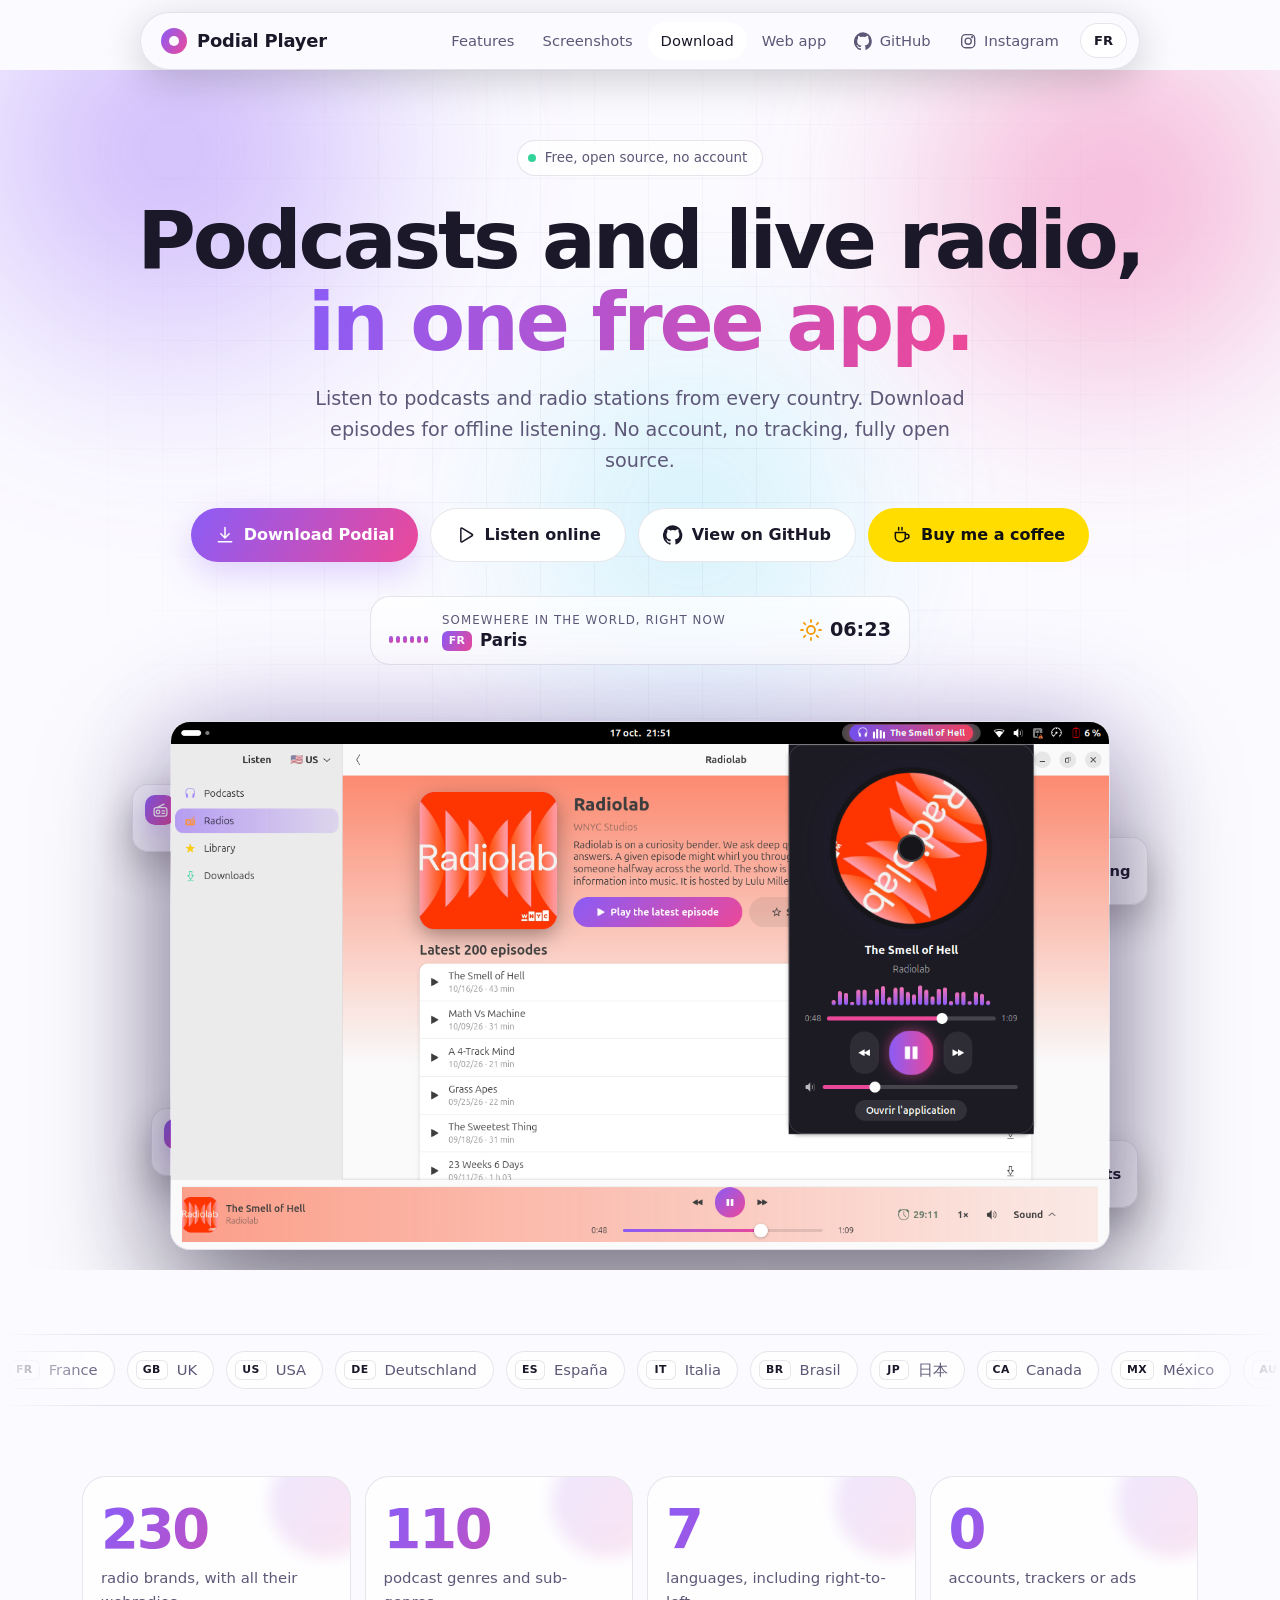
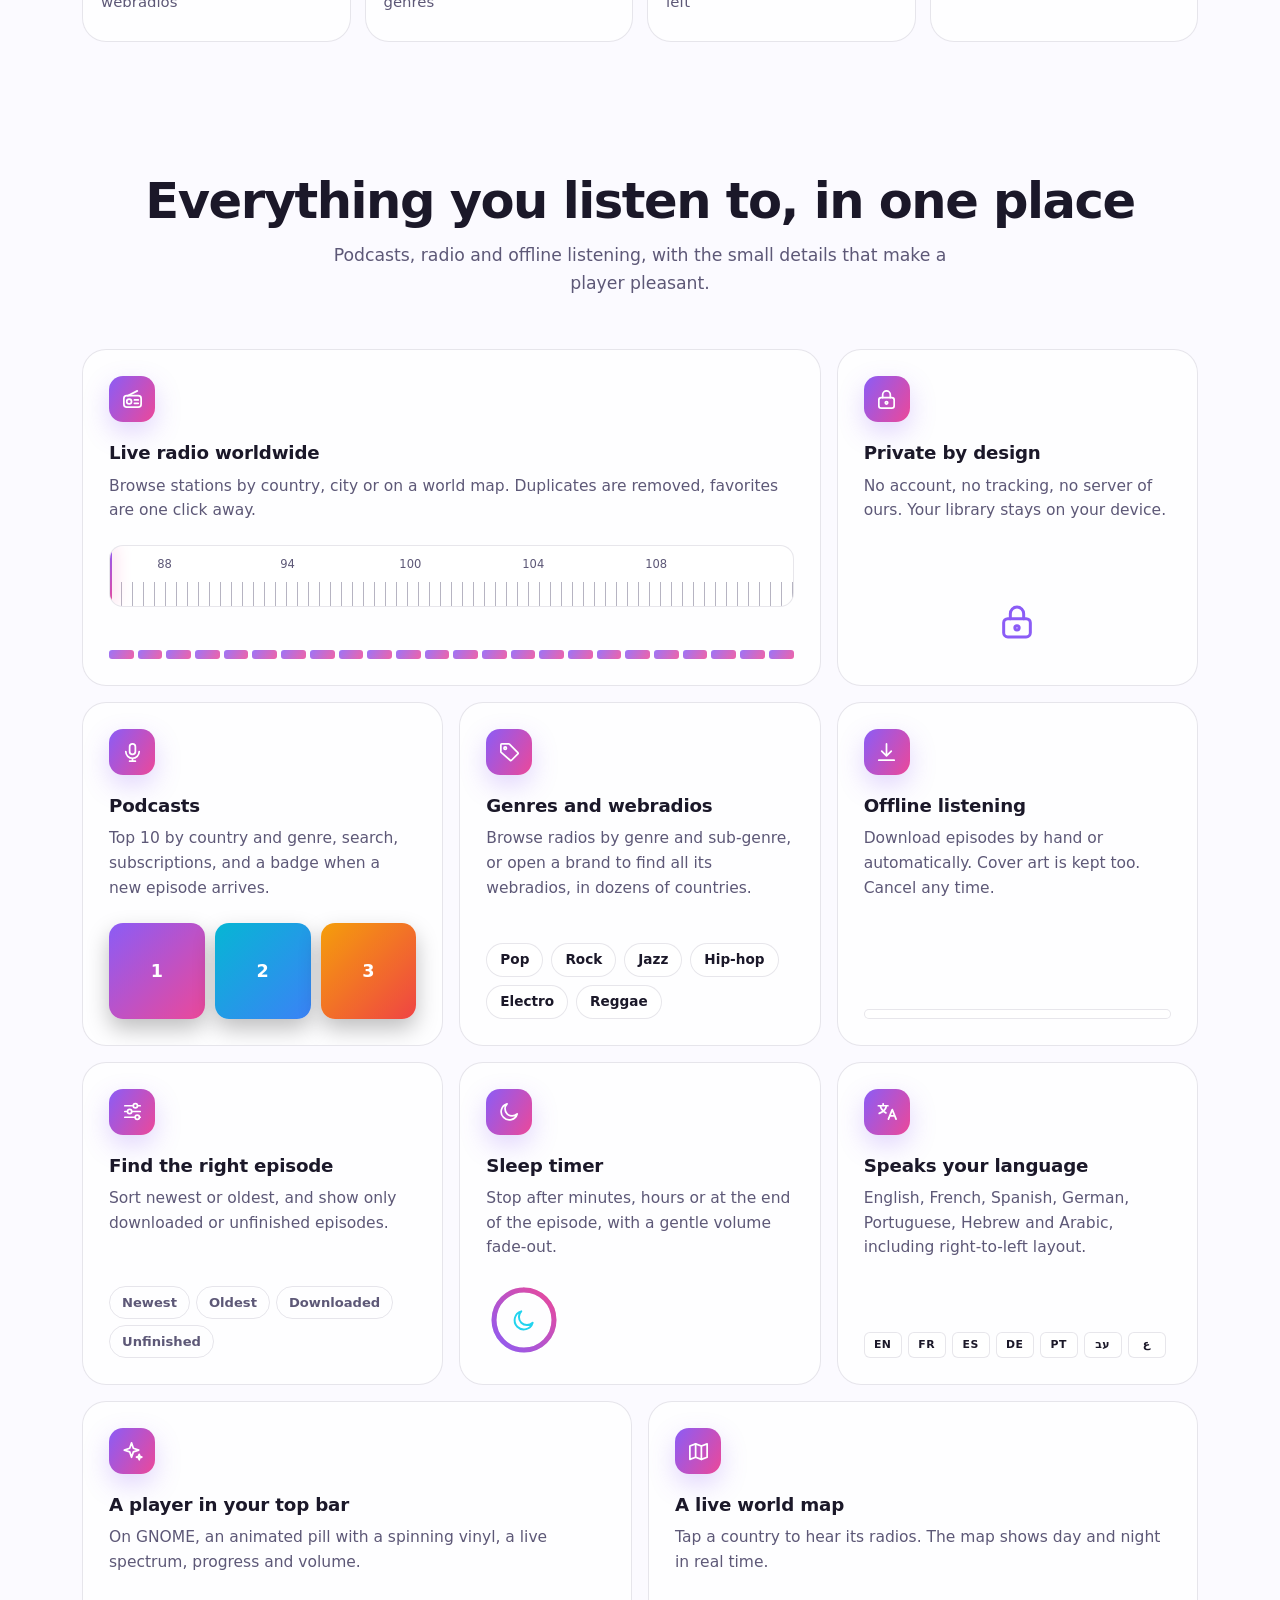
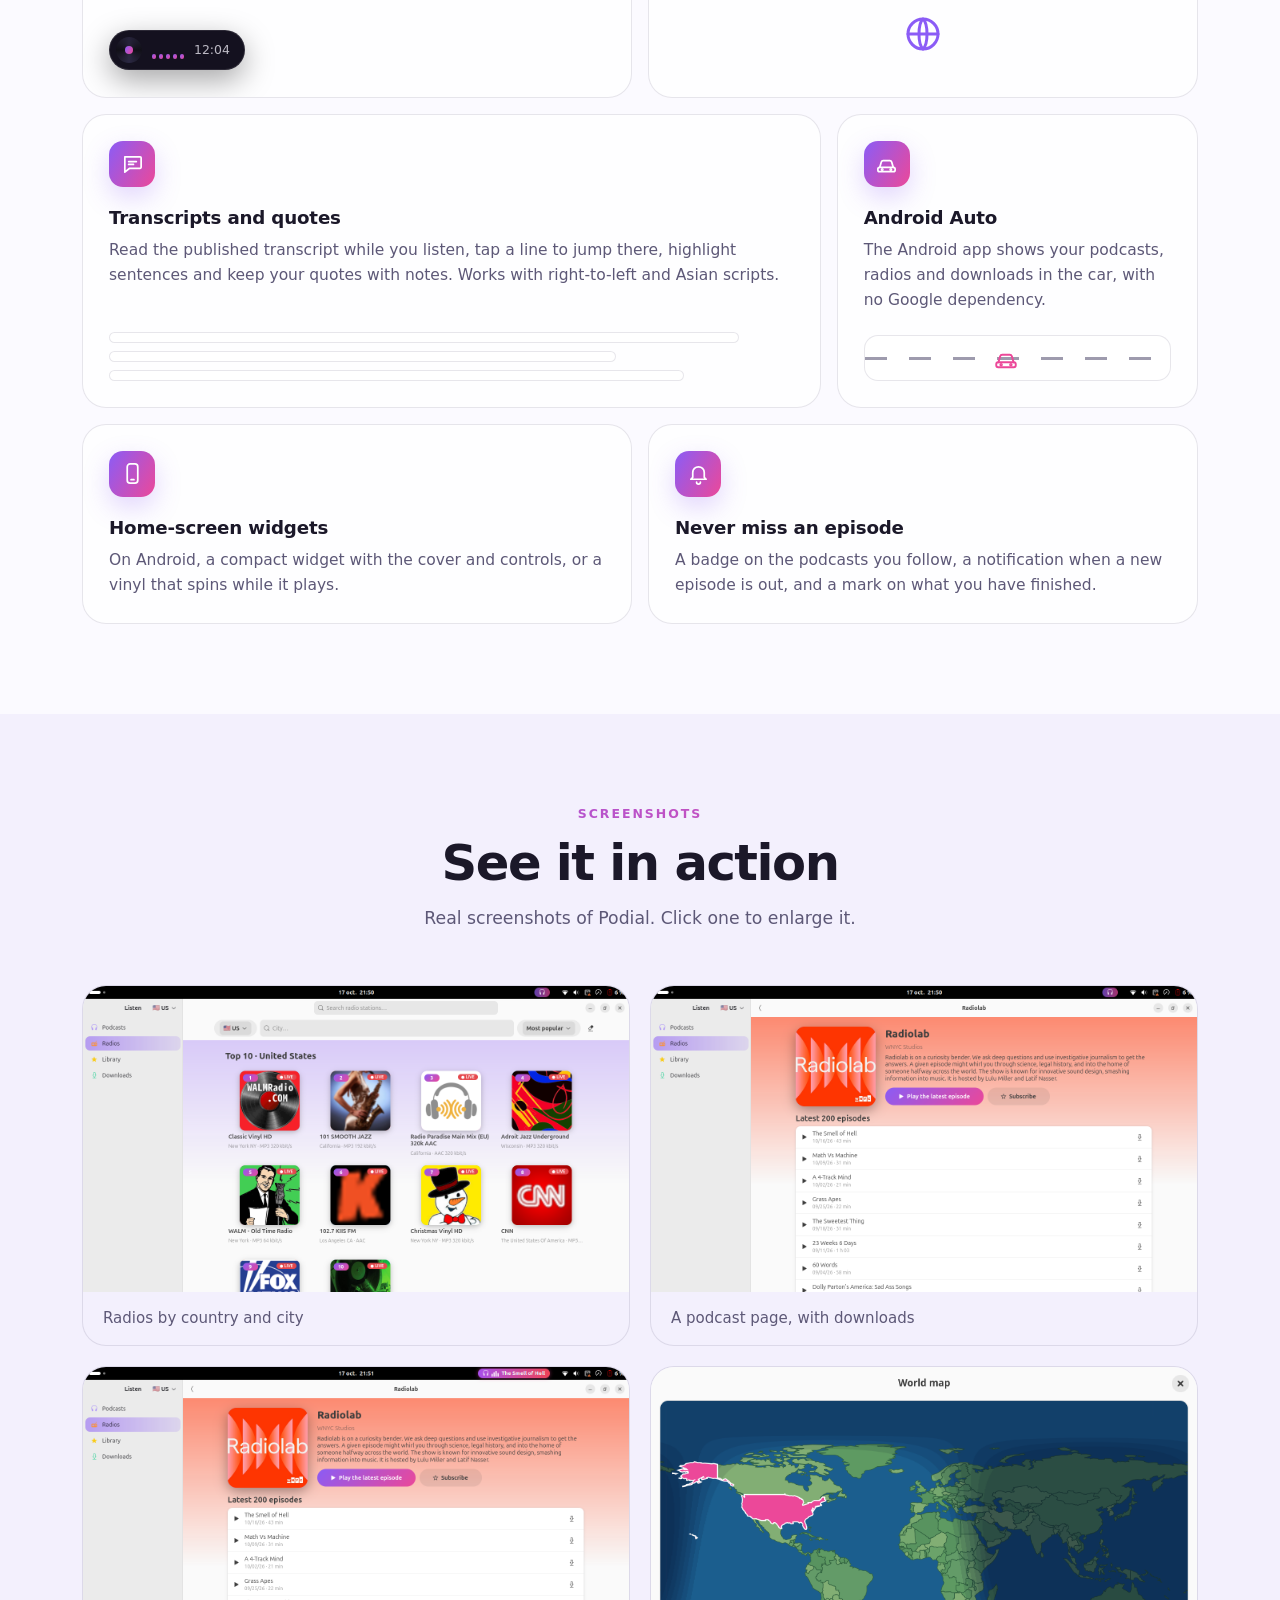
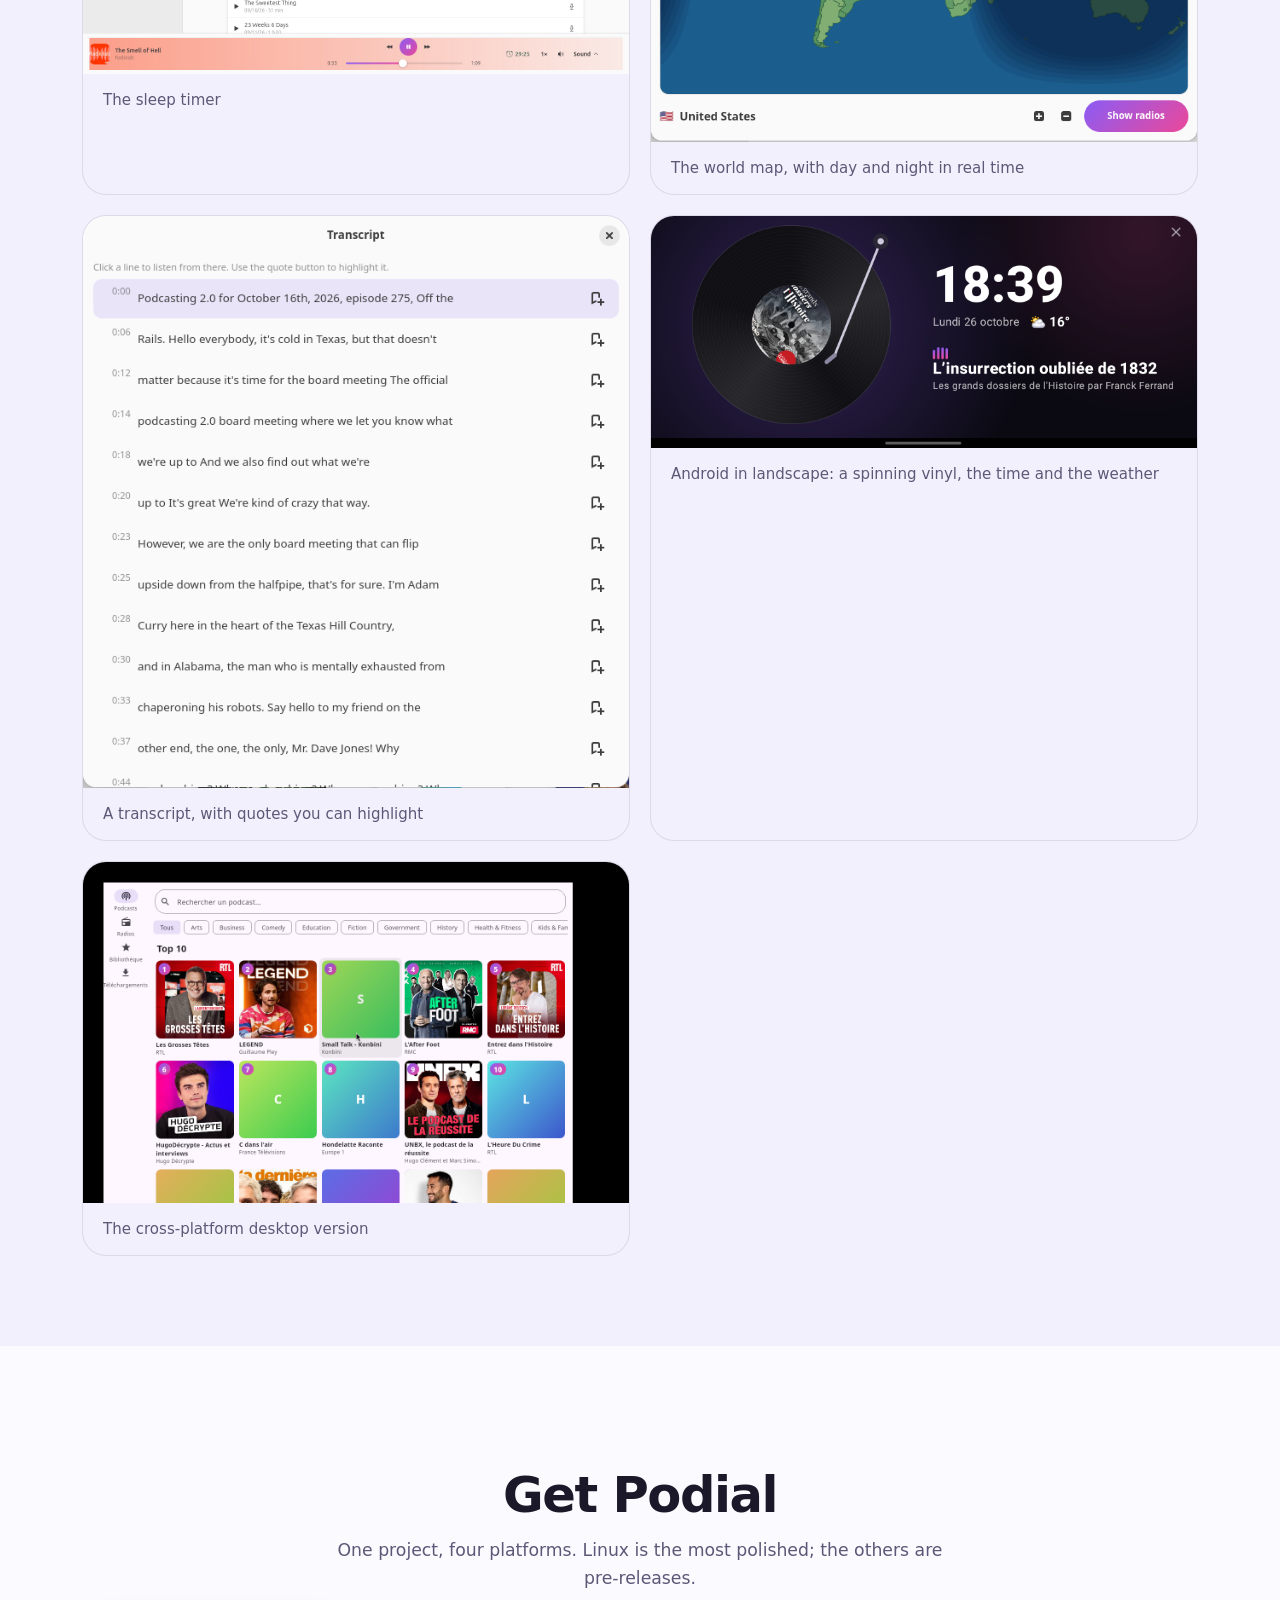
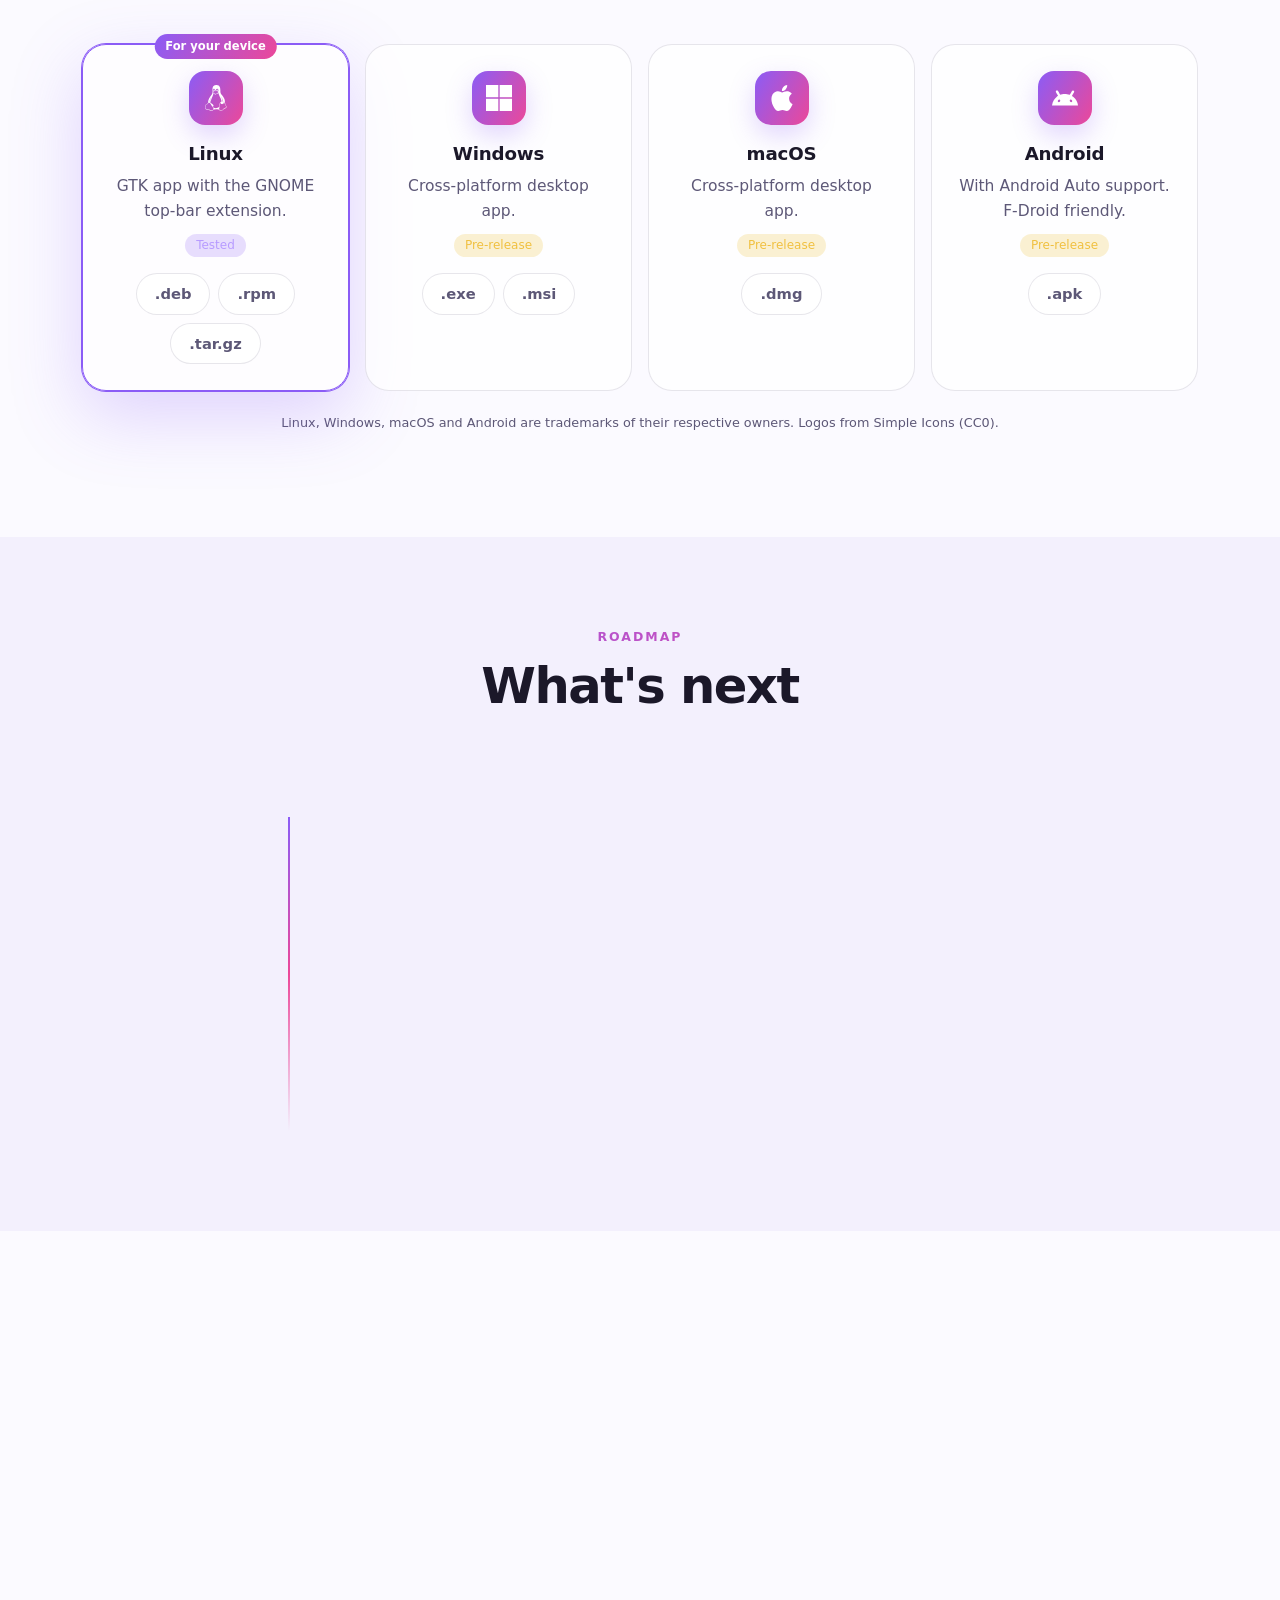
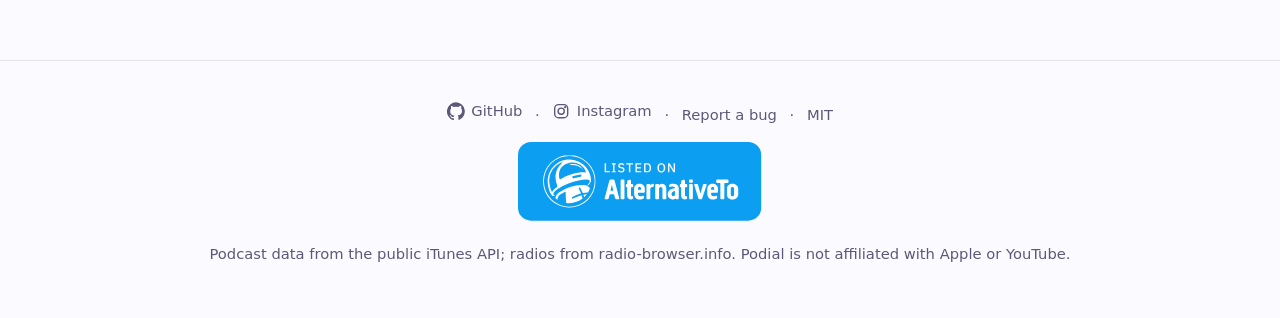
==== docs/index.html @ 7bb0e46c "Site : badge AlternativeTo dans le pied de page (fichier hébergé sur le site, aucune requête externe" ====
<!doctype html>
<html lang="en">
<head>
<meta charset="utf-8">
<meta name="viewport" content="width=device-width, initial-scale=1">
<title>Podial Player: podcasts and live radio in one free app</title>
<meta name="description" content="Podial puts podcasts and live radio from every country in one free, open-source app. No account, no tracking. Linux, Windows, macOS and Android.">
<meta property="og:title" content="Podial Player: podcasts and live radio in one free app">
<meta property="og:description" content="Free and open source. No account, no tracking. Linux, Windows, macOS and Android.">
<meta property="og:image" content="screenshots/top-bar-player.png">
<meta name="theme-color" content="#0b0914">
<script>document.documentElement.classList.add("js");</script>
<style>
:root {
  --bg: #0b0914; --bg2: #120f1f; --card: rgba(255,255,255,.04); --card2: rgba(255,255,255,.07); --text: #f5f3fc; --muted: #a9a4c4;
  --violet: #8b5cf6; --pink: #ec4899; --cyan: #22d3ee; --line: rgba(255,255,255,.09); --glow: rgba(139,92,246,.4);
  --grad: linear-gradient(120deg, var(--violet), var(--pink));
  --ease: cubic-bezier(.2,.7,.2,1); --r: 24px;
  color-scheme: dark;
}
@media (prefers-color-scheme: light) {
  :root { --bg: #fbfaff; --bg2: #f3f0fd; --card: rgba(255,255,255,.72); --card2: rgba(255,255,255,.95); --text: #1b1829; --muted: #5d5877; --line: rgba(20,10,60,.1); --glow: rgba(139,92,246,.25); color-scheme: light; }
}
* { box-sizing: border-box; }
html { scroll-behavior: smooth; scroll-padding-top: 76px; }
body { margin: 0; background: var(--bg); color: var(--text); line-height: 1.6; overflow-x: hidden;
  font-family: "Inter", system-ui, -apple-system, "Segoe UI", Roboto, Ubuntu, sans-serif; -webkit-font-smoothing: antialiased; }
a { color: inherit; }
:focus-visible { outline: 2px solid var(--cyan); outline-offset: 3px; border-radius: 8px; }
.wrap { max-width: 1160px; margin: 0 auto; padding: 0 22px; }
.i { width: 1.25em; height: 1.25em; flex: none; display: inline-block; vertical-align: middle; }

/* barre de progression et navigation */
#progress { position: fixed; left: 0; top: 0; height: 3px; width: 100%; z-index: 40; background: var(--grad); transform-origin: 0 50%; transform: scaleX(0); }
header.nav { position: sticky; top: 12px; z-index: 30; margin: 12px auto 0; max-width: 1000px; width: calc(100% - 28px); border: 1px solid var(--line); border-radius: 99px;
  backdrop-filter: blur(18px) saturate(1.5); -webkit-backdrop-filter: blur(18px) saturate(1.5); background: color-mix(in srgb, var(--bg) 62%, transparent); box-shadow: 0 10px 40px rgba(0,0,0,.18); }
.nav .in { display: flex; align-items: center; gap: 14px; height: 56px; padding: 0 12px 0 20px; }
.logo { font-weight: 800; font-size: 1.12rem; text-decoration: none; display: flex; align-items: center; gap: 10px; letter-spacing: -.01em; white-space: nowrap; flex: none; }
.logo i { flex: none; width: 26px; height: 26px; border-radius: 50%; background: var(--grad); display: inline-block; position: relative; animation: spin 8s linear infinite; }
.logo i::after { content: ""; position: absolute; inset: 8px; border-radius: 50%; background: var(--bg); }
.nav nav { margin-left: auto; display: flex; gap: 2px; align-items: center; font-size: .92rem; }
.nav nav a { text-decoration: none; color: var(--muted); padding: 7px 13px; border-radius: 99px; transition: color .2s, background .2s; }
.nav nav a:hover, .nav nav a.on { color: var(--text); background: var(--card2); }
.nav nav a.gh { display: inline-flex; align-items: center; gap: 7px; }
.lang { border: 1px solid var(--line); background: var(--card2); color: var(--text); border-radius: 99px; padding: 6px 13px; cursor: pointer; font: inherit; font-size: .82rem; font-weight: 600; margin-left: 6px; transition: transform .2s var(--ease); }
.lang:hover { transform: scale(1.06); }
@media (max-width: 820px) { .nav nav a:not(.keep) { display: none; } .nav .in { gap: 8px; } }

@keyframes spin { to { transform: rotate(360deg); } }
@keyframes rise { from { opacity: 0; transform: translateY(28px); filter: blur(8px); } to { opacity: 1; transform: none; filter: none; } }
@keyframes pop { from { opacity: 0; transform: scale(.94); } }

/* fond animé */
.aurora { position: absolute; inset: 0; overflow: hidden; pointer-events: none; z-index: 0; }
.aurora b { position: absolute; border-radius: 50%; filter: blur(80px); opacity: .5; will-change: transform; }
.aurora b:nth-child(1) { width: 600px; height: 600px; left: -10%; top: -220px; background: radial-gradient(circle, var(--violet), transparent 70%); animation: d1 17s ease-in-out infinite; }
.aurora b:nth-child(2) { width: 540px; height: 540px; right: -8%; top: -140px; background: radial-gradient(circle, var(--pink), transparent 70%); animation: d2 20s ease-in-out infinite; }
.aurora b:nth-child(3) { width: 460px; height: 460px; left: 36%; top: 220px; background: radial-gradient(circle, var(--cyan), transparent 70%); opacity: .24; animation: d3 23s ease-in-out infinite; }
@keyframes d1 { 50% { transform: translate(130px, 70px) scale(1.15); } }
@keyframes d2 { 50% { transform: translate(-150px, 90px) scale(.9); } }
@keyframes d3 { 50% { transform: translate(-100px, -60px) scale(1.2); } }
.grid-bg { position: absolute; inset: 0; z-index: 0; pointer-events: none; opacity: .5;
  background-image: linear-gradient(var(--line) 1px, transparent 1px), linear-gradient(90deg, var(--line) 1px, transparent 1px); background-size: 54px 54px;
  -webkit-mask: radial-gradient(ellipse 70% 60% at 50% 30%, #000, transparent 75%); mask: radial-gradient(ellipse 70% 60% at 50% 30%, #000, transparent 75%); }

/* héros */
.hero { padding: 70px 0 20px; text-align: center; position: relative; overflow: hidden; }
.hero > .wrap { position: relative; z-index: 1; }
.badge { display: inline-flex; align-items: center; gap: 9px; font-size: .84rem; color: var(--muted); padding: 6px 15px 6px 10px; border: 1px solid var(--line); border-radius: 99px; background: var(--card); margin-bottom: 24px; animation: rise .9s var(--ease) both; }
.badge .dot { width: 8px; height: 8px; border-radius: 50%; background: #34d399; box-shadow: 0 0 0 0 rgba(52,211,153,.6); animation: ping 2s ease-out infinite; }
@keyframes ping { to { box-shadow: 0 0 0 10px rgba(52,211,153,0); } }
h1 { font-size: clamp(2.5rem, 7vw, 5rem); line-height: 1.03; margin: 0 0 20px; letter-spacing: -.04em; font-weight: 900; }
h1 .l { display: block; animation: rise 1s var(--ease) .05s both; }
h1 .l:nth-child(2) { animation-delay: .17s; }
h1 em { font-style: normal; background: linear-gradient(100deg, var(--violet), var(--pink), var(--cyan), var(--violet)); background-size: 300% 100%;
  -webkit-background-clip: text; background-clip: text; color: transparent; animation: shine 7s linear infinite; }
@keyframes shine { to { background-position: 300% 0; } }
.lead { font-size: 1.2rem; color: var(--muted); max-width: 660px; margin: 0 auto 32px; animation: rise 1s var(--ease) .3s both; }
.cta { display: flex; flex-wrap: wrap; gap: 12px; justify-content: center; animation: rise 1s var(--ease) .4s both; }
.btn { display: inline-flex; align-items: center; gap: 9px; padding: 13px 24px; border-radius: 99px; font-weight: 700; text-decoration: none; border: 1px solid var(--line); background: var(--card2);
  transition: transform .25s var(--ease), box-shadow .25s; position: relative; overflow: hidden; }
.btn:hover { transform: translateY(-3px); }
.btn.primary { background: var(--grad); color: #fff; border: 0; box-shadow: 0 12px 34px var(--glow); }
.btn.primary:hover { box-shadow: 0 18px 44px rgba(236,72,153,.45); }
.btn.primary::after { content: ""; position: absolute; top: 0; left: -80%; width: 50%; height: 100%; background: linear-gradient(100deg, transparent, rgba(255,255,255,.4), transparent); transform: skewX(-20deg); animation: sweep 3.8s ease-in-out infinite; }
@keyframes sweep { 0%, 55% { left: -80%; } 100% { left: 140%; } }
.btn.coffee { background: #ffdd00; color: #111; border: 0; }
.btn.sm { padding: 8px 18px; font-size: .92rem; }

.world { margin: 34px auto 0; max-width: 540px; display: flex; align-items: center; gap: 14px; padding: 12px 18px; border: 1px solid var(--line); border-radius: 20px;
  background: var(--card); backdrop-filter: blur(10px); text-align: left; animation: rise 1s var(--ease) .5s both; }
.eq { display: flex; gap: 3px; height: 26px; align-items: flex-end; }
.eq span { width: 4px; border-radius: 3px; background: var(--grad); animation: bar 1.1s ease-in-out infinite; height: 30%; }
.eq span:nth-child(2n) { animation-duration: .8s; } .eq span:nth-child(3n) { animation-duration: 1.4s; }
.eq span:nth-child(4n) { animation-delay: .2s; } .eq span:nth-child(5n) { animation-delay: .45s; }
@keyframes bar { 0%, 100% { height: 18%; } 50% { height: 100%; } }
.world .txt { flex: 1; min-width: 0; line-height: 1.3; }
.world small { color: var(--muted); font-size: .74rem; text-transform: uppercase; letter-spacing: .09em; }
.world .place { font-weight: 800; font-size: 1.05rem; white-space: nowrap; overflow: hidden; text-overflow: ellipsis; transition: opacity .35s, transform .35s var(--ease); display: flex; align-items: center; gap: 8px; }
.world .place.out { opacity: 0; transform: translateY(8px); }
.cc { display: inline-grid; place-items: center; min-width: 30px; height: 20px; padding: 0 6px; border-radius: 6px; background: var(--grad); color: #fff; font-size: .68rem; font-weight: 800; letter-spacing: .04em; }
.world .clock { font-variant-numeric: tabular-nums; font-weight: 800; font-size: 1.2rem; display: flex; align-items: center; gap: 7px; }
.world .clock .i { color: #f59e0b; }
.world .clock .i.night { color: var(--cyan); }

.shot { margin: 56px auto 0; max-width: 940px; perspective: 1400px; position: relative; animation: rise 1.2s var(--ease) .6s both; }
.shot .frame { border-radius: 20px; overflow: hidden; border: 1px solid var(--line); box-shadow: 0 50px 120px rgba(0,0,0,.5), 0 0 110px var(--glow);
  transition: transform .25s ease-out; transform-style: preserve-3d; will-change: transform; }
.shot img { display: block; width: 100%; height: auto; }
.chip3d { position: absolute; display: inline-flex; align-items: center; gap: 9px; padding: 10px 16px 10px 12px; border-radius: 16px; font-weight: 700; font-size: .92rem;
  background: color-mix(in srgb, var(--bg) 70%, transparent); border: 1px solid var(--line); backdrop-filter: blur(14px); -webkit-backdrop-filter: blur(14px); box-shadow: 0 16px 40px rgba(0,0,0,.28); animation: float 6s ease-in-out infinite; }
.chip3d .ic { width: 30px; height: 30px; border-radius: 10px; background: var(--grad); color: #fff; display: grid; place-items: center; }
.chip3d .ic .i { width: 17px; height: 17px; }
.chip3d:nth-of-type(1) { left: -4%; top: 12%; } .chip3d:nth-of-type(2) { right: -4%; top: 22%; animation-delay: -1.5s; }
.chip3d:nth-of-type(3) { left: -2%; bottom: 14%; animation-delay: -3s; } .chip3d:nth-of-type(4) { right: -3%; bottom: 8%; animation-delay: -4.5s; }
@keyframes float { 50% { transform: translateY(-12px); } }
@media (max-width: 960px) { .chip3d { display: none; } }

/* bandeau de pays */
.marquee { overflow: hidden; border-block: 1px solid var(--line); padding: 16px 0; margin-top: 64px; -webkit-mask-image: linear-gradient(90deg, transparent, #000 8%, #000 92%, transparent); mask-image: linear-gradient(90deg, transparent, #000 8%, #000 92%, transparent); }
.marquee .track { display: flex; gap: 12px; width: max-content; animation: scroll 50s linear infinite; }
.marquee:hover .track { animation-play-state: paused; }
.marquee span { display: inline-flex; align-items: center; gap: 9px; padding: 6px 16px 6px 8px; border: 1px solid var(--line); border-radius: 99px; background: var(--card); color: var(--muted); font-size: .92rem; white-space: nowrap; }
.marquee .cc { background: var(--card2); color: var(--text); border: 1px solid var(--line); }
@keyframes scroll { to { transform: translateX(-50%); } }

/* sections */
section { padding: 90px 0; position: relative; }
.eyebrow { display: block; text-align: center; font-size: .78rem; font-weight: 800; letter-spacing: .16em; text-transform: uppercase; margin-bottom: 12px;
  background: var(--grad); -webkit-background-clip: text; background-clip: text; color: transparent; }
h2 { font-size: clamp(2rem, 4.8vw, 3.1rem); margin: 0 0 14px; text-align: center; letter-spacing: -.03em; line-height: 1.1; font-weight: 900; }
.sub { text-align: center; color: var(--muted); max-width: 640px; margin: 0 auto 52px; font-size: 1.08rem; }

.stats { display: grid; grid-template-columns: repeat(auto-fit, minmax(210px, 1fr)); gap: 14px; }
.stat { padding: 26px 18px; border: 1px solid var(--line); border-radius: var(--r); background: var(--card); text-align: left; position: relative; overflow: hidden; }
.stat::after { content: ""; position: absolute; right: -30px; top: -30px; width: 110px; height: 110px; border-radius: 50%; background: var(--grad); opacity: .14; filter: blur(8px); }
.stat b { display: block; font-size: clamp(2.4rem, 5vw, 3.4rem); line-height: 1; letter-spacing: -.04em; font-variant-numeric: tabular-nums; background: var(--grad); -webkit-background-clip: text; background-clip: text; color: transparent; }
.stat span { display: block; margin-top: 10px; color: var(--muted); font-size: .93rem; position: relative; }

/* grille bento */
.bento { display: grid; grid-template-columns: repeat(6, 1fr); gap: 16px; }
.b2 { grid-column: span 2; } .b3 { grid-column: span 3; } .b4 { grid-column: span 4; }
@media (max-width: 980px) { .bento { grid-template-columns: repeat(2, 1fr); } .b2, .b3, .b4 { grid-column: span 1; } .b4 { grid-column: span 2; } }
@media (max-width: 620px) { .bento { grid-template-columns: 1fr; } .b4 { grid-column: span 1; } }
.card { background: var(--card); border: 1px solid var(--line); border-radius: var(--r); padding: 26px; position: relative; overflow: hidden; display: flex; flex-direction: column;
  transition: transform .35s var(--ease), border-color .3s, box-shadow .35s; }
.card::before { content: ""; position: absolute; inset: 0; pointer-events: none; opacity: 0; transition: opacity .3s; background: radial-gradient(380px circle at var(--mx, 50%) var(--my, 0%), rgba(139,92,246,.2), transparent 60%); }
.card:hover { transform: translateY(-5px); border-color: rgba(139,92,246,.5); box-shadow: 0 20px 56px rgba(0,0,0,.25); }
.card:hover::before { opacity: 1; }
.ic { width: 46px; height: 46px; border-radius: 14px; background: var(--grad); color: #fff; display: grid; place-items: center; margin-bottom: 16px; box-shadow: 0 10px 26px var(--glow); transition: transform .4s var(--ease); position: relative; }
.ic .i { width: 23px; height: 23px; }
.card:hover .ic { transform: rotate(-8deg) scale(1.1); }
.card h3 { margin: 0 0 6px; font-size: 1.14rem; letter-spacing: -.01em; position: relative; }
.card p { margin: 0; color: var(--muted); font-size: .97rem; position: relative; }
.viz { margin-top: auto; padding-top: 22px; position: relative; }

/* petites animations dans les cartes */
.dial { position: relative; height: 62px; border-radius: 14px; background: var(--card2); border: 1px solid var(--line); overflow: hidden; }
.dial::before { content: ""; position: absolute; left: 0; right: 0; bottom: 0; height: 24px; background: repeating-linear-gradient(90deg, var(--muted) 0 1px, transparent 1px 11px); opacity: .45; }
.dial i { position: absolute; top: 0; bottom: 0; width: 2px; background: var(--grad); box-shadow: 0 0 16px var(--pink); animation: tune 10s ease-in-out infinite; }
.dial em { position: absolute; top: 9px; font-style: normal; font-size: .72rem; color: var(--muted); font-variant-numeric: tabular-nums; transform: translateX(-50%); }
@keyframes tune { 0% { left: 8%; } 28% { left: 44%; } 52% { left: 43%; } 80% { left: 80%; } 100% { left: 8%; } }
.wave { display: flex; gap: 4px; align-items: flex-end; height: 38px; margin-top: 14px; }
.wave span { flex: 1; border-radius: 3px; background: var(--grad); animation: bar 1.2s ease-in-out infinite; height: 25%; opacity: .85; }
.wave span:nth-child(3n) { animation-duration: .9s; } .wave span:nth-child(4n) { animation-duration: 1.5s; animation-delay: .3s; } .wave span:nth-child(5n) { animation-delay: .5s; }
.minis { display: flex; gap: 10px; }
.minis b { position: relative; flex: 1; aspect-ratio: 1; border-radius: 14px; display: grid; place-items: center; color: #fff; font-weight: 900; font-size: 1.1rem; box-shadow: 0 10px 22px rgba(0,0,0,.25); }
.minis b:nth-child(1) { background: linear-gradient(135deg, #8b5cf6, #ec4899); } .minis b:nth-child(2) { background: linear-gradient(135deg, #06b6d4, #3b82f6); } .minis b:nth-child(3) { background: linear-gradient(135deg, #f59e0b, #ef4444); }
.tagcloud { display: flex; flex-wrap: wrap; gap: 8px; }
.tagcloud span { padding: 5px 13px; border-radius: 99px; border: 1px solid var(--line); background: var(--card2); font-size: .85rem; font-weight: 600; animation: glowtag 6s ease-in-out infinite; }
.tagcloud span:nth-child(2) { animation-delay: 1s; } .tagcloud span:nth-child(3) { animation-delay: 2s; } .tagcloud span:nth-child(4) { animation-delay: 3s; } .tagcloud span:nth-child(5) { animation-delay: 4s; } .tagcloud span:nth-child(6) { animation-delay: 5s; }
@keyframes glowtag { 0%, 20%, 100% { border-color: var(--line); } 8% { border-color: var(--pink); box-shadow: 0 0 18px rgba(236,72,153,.4); } }
.dl { height: 10px; border-radius: 99px; background: var(--card2); overflow: hidden; border: 1px solid var(--line); }
.dl i { display: block; height: 100%; width: 0; background: var(--grad); border-radius: 99px; animation: fill 4.5s ease-in-out infinite; }
@keyframes fill { 0% { width: 4%; } 70%, 100% { width: 100%; } }
.seg { display: flex; flex-wrap: wrap; gap: 6px; }
.seg span { padding: 5px 12px; border-radius: 99px; font-size: .82rem; font-weight: 600; border: 1px solid var(--line); color: var(--muted); animation: segon 8s infinite; }
.seg span:nth-child(2) { animation-delay: 2s; } .seg span:nth-child(3) { animation-delay: 4s; } .seg span:nth-child(4) { animation-delay: 6s; }
@keyframes segon { 0%, 22% { background: var(--grad); color: #fff; border-color: transparent; } 25%, 100% { background: transparent; color: var(--muted); border-color: var(--line); } }
.ring { width: 76px; height: 76px; position: relative; display: grid; place-items: center; }
.ring svg.r { position: absolute; inset: 0; transform: rotate(-90deg); }
.ring circle { fill: none; stroke-width: 5; stroke-linecap: round; }
.ring .bg { stroke: var(--line); } .ring .fg { stroke: url(#g1); stroke-dasharray: 188; animation: ringgo 7s ease-in-out infinite alternate; }
@keyframes ringgo { from { stroke-dashoffset: 8; } to { stroke-dashoffset: 170; } }
.ring .i { color: var(--cyan); width: 26px; height: 26px; }
.lockviz { display: grid; place-items: center; height: 96px; position: relative; }
.lockviz .pulse { position: absolute; width: 60px; height: 60px; border-radius: 50%; border: 2px solid var(--violet); animation: sonar 3s ease-out infinite; opacity: 0; }
.lockviz .pulse:nth-child(2) { animation-delay: 1s; } .lockviz .pulse:nth-child(3) { animation-delay: 2s; }
@keyframes sonar { 0% { transform: scale(.5); opacity: .8; } 100% { transform: scale(1.9); opacity: 0; } }
.lockviz .i { width: 40px; height: 40px; color: var(--violet); position: relative; }
.langs { display: flex; flex-wrap: wrap; gap: 6px; }
.langs .cc { background: var(--card2); color: var(--text); border: 1px solid var(--line); height: 26px; min-width: 38px; }
.pill { display: inline-flex; align-items: center; gap: 10px; padding: 6px 14px 6px 6px; border-radius: 99px; background: #14111f; color: #f4f2fb; border: 1px solid rgba(255,255,255,.1); box-shadow: 0 10px 30px rgba(0,0,0,.35); }
.pill .vn { width: 26px; height: 26px; border-radius: 50%; background: radial-gradient(circle, #14121c 0 16%, transparent 17%), conic-gradient(#26233a, #111018, #2b2842, #111018, #26233a); position: relative; animation: spin 4s linear infinite; }
.pill .vn::after { content: ""; position: absolute; inset: 9px; border-radius: 50%; background: var(--grad); }
.pill .eq { height: 18px; } .pill small { font-size: .78rem; opacity: .75; font-variant-numeric: tabular-nums; }
.road-viz { height: 46px; border-radius: 14px; background: var(--card2); border: 1px solid var(--line); position: relative; overflow: hidden; }
.road-viz::before { content: ""; position: absolute; left: 0; right: 0; top: 50%; height: 3px; margin-top: -1px; background: repeating-linear-gradient(90deg, var(--muted) 0 22px, transparent 22px 44px); animation: roadgo 1.2s linear infinite; opacity: .6; }
.road-viz .i { position: absolute; left: 42%; top: 9px; width: 26px; height: 26px; color: var(--pink); animation: bump 1.6s ease-in-out infinite; }
@keyframes roadgo { to { background-position: -44px 0; } } @keyframes bump { 50% { transform: translateY(-3px); } }
.tx { display: grid; gap: 8px; }
.tx span { display: block; height: 11px; border-radius: 6px; background: var(--card2); border: 1px solid var(--line); animation: hl 7.5s infinite; }
.tx span:nth-child(1) { width: 92%; } .tx span:nth-child(2) { width: 74%; animation-delay: 2.5s; } .tx span:nth-child(3) { width: 84%; animation-delay: 5s; }
@keyframes hl { 0%, 30% { background: linear-gradient(90deg, rgba(139,92,246,.55), rgba(236,72,153,.5)); border-color: transparent; } 34%, 100% { background: var(--card2); border-color: var(--line); } }
.bell { animation: ring 5s ease-in-out infinite; transform-origin: 50% 8%; }
@keyframes ring { 0%, 70%, 100% { transform: rotate(0); } 74% { transform: rotate(14deg); } 78% { transform: rotate(-12deg); } 82% { transform: rotate(8deg); } 86% { transform: rotate(-4deg); } }

/* captures */
.gallery { display: grid; grid-template-columns: repeat(auto-fit, minmax(min(100%, 430px), 1fr)); gap: 20px; }
.gallery figure { margin: 0; background: var(--bg2); border: 1px solid var(--line); border-radius: var(--r); overflow: hidden; cursor: zoom-in; transition: transform .4s var(--ease), box-shadow .4s; }
.gallery figure:hover { transform: translateY(-6px); box-shadow: 0 26px 70px rgba(0,0,0,.35), 0 0 70px var(--glow); }
.gallery .im { overflow: hidden; }
.gallery img { width: 100%; display: block; transition: transform .7s var(--ease); }
.gallery figure:hover img { transform: scale(1.05); }
.gallery figcaption { padding: 14px 20px; color: var(--muted); font-size: .94rem; display: flex; align-items: center; gap: 8px; }
dialog#lb { border: 0; padding: 0; background: transparent; max-width: min(1100px, 94vw); max-height: 92vh; overflow: visible; }
dialog#lb::backdrop { background: rgba(8,6,16,.84); backdrop-filter: blur(8px); }
dialog#lb img { max-width: 100%; max-height: 88vh; border-radius: 16px; box-shadow: 0 30px 90px rgba(0,0,0,.6); display: block; animation: pop .35s var(--ease); }
dialog#lb button { position: absolute; top: -14px; right: -14px; width: 38px; height: 38px; border-radius: 50%; border: 0; background: var(--grad); color: #fff; font-size: 1.2rem; cursor: pointer; }

/* téléchargement */
.platforms { display: grid; grid-template-columns: repeat(auto-fit, minmax(240px, 1fr)); gap: 16px; }
.plat { text-align: center; align-items: center; overflow: visible; }
.plat .ic { margin: 0 auto 14px; width: 54px; height: 54px; border-radius: 16px; }
.plat .ic svg { width: 26px; height: 26px; }
.plat.rec { border-color: var(--violet); box-shadow: 0 0 0 1px var(--violet), 0 24px 70px var(--glow); }
.rec-badge { display: none; position: absolute; top: -11px; left: 50%; transform: translateX(-50%); white-space: nowrap; font-size: .72rem; font-weight: 700; padding: 3px 11px; border-radius: 99px; background: var(--grad); color: #fff; }
.plat.rec .rec-badge { display: block; }
.tag { display: inline-block; font-size: .75rem; padding: 2px 11px; border-radius: 99px; background: rgba(139,92,246,.2); color: #b79bff; margin-top: 10px; position: relative; }
.tag.warn { background: rgba(234,179,8,.18); color: #f0c040; }
.files { margin: 16px 0 0 !important; display: flex; gap: 8px; justify-content: center; flex-wrap: wrap; }
.footnote { text-align: center; color: var(--muted); font-size: .8rem; margin-top: 22px; }

/* suite */
.road { max-width: 720px; margin: 0 auto; padding: 0 0 0 30px; list-style: none; display: grid; gap: 14px; position: relative; }
.road::before { content: ""; position: absolute; left: 8px; top: 10px; bottom: 10px; width: 2px; background: linear-gradient(var(--violet), var(--pink), transparent); }
.road li { background: var(--card); border: 1px solid var(--line); border-radius: 16px; padding: 14px 18px; position: relative; display: flex; align-items: center; gap: 14px; }
.road li::before { content: ""; position: absolute; left: -29px; top: 50%; width: 14px; height: 14px; margin-top: -7px; border-radius: 50%; background: var(--bg); border: 2px solid var(--pink); }
.road li .i { color: var(--pink); width: 22px; height: 22px; }
.coffee-box { padding: 60px 24px; border-radius: 32px; border: 1px solid var(--line); background: var(--card); position: relative; overflow: hidden; text-align: center; }
.coffee-box::before { content: ""; position: absolute; inset: -60%; background: conic-gradient(from 0deg, transparent, rgba(236,72,153,.22), transparent 40%); animation: spin 12s linear infinite; }
.coffee-box > * { position: relative; }
.coffee-box h2 { margin-bottom: 8px; }
footer { border-top: 1px solid var(--line); padding: 38px 0; color: var(--muted); font-size: .92rem; text-align: center; }
footer a { text-decoration: none; margin: 0 8px; display: inline-flex; align-items: center; gap: 6px; }
footer a:hover { color: var(--text); }

/* apparition au défilement (seulement avec JavaScript) */
.js .rv { opacity: 0; transform: translateY(34px) scale(.98); transition: opacity .8s var(--ease), transform .8s var(--ease); transition-delay: calc(var(--i, 0) * 70ms); }
.js .rv.in { opacity: 1; transform: none; }

@media (prefers-reduced-motion: reduce) {
  *, *::before, *::after { animation-duration: .001ms !important; animation-iteration-count: 1 !important; animation-delay: 0s !important; transition-duration: .001ms !important; transition-delay: 0s !important; scroll-behavior: auto !important; }
  .js .rv { opacity: 1; transform: none; }
  .marquee .track { animation: none; flex-wrap: wrap; width: auto; justify-content: center; }
  .btn.primary::after, .aurora b { display: none; }
}
</style>
</head>
<body>
<svg width="0" height="0" style="position:absolute" aria-hidden="true"><defs><symbol id="i-mic" viewBox="0 0 24 24" fill="none" stroke="currentColor" stroke-width="1.8" stroke-linecap="round" stroke-linejoin="round"><rect x="9" y="3" width="6" height="11" rx="3"/><path d="M5 11a7 7 0 0 0 14 0M12 18v3M9 21h6"/></symbol><symbol id="i-radio" viewBox="0 0 24 24" fill="none" stroke="currentColor" stroke-width="1.8" stroke-linecap="round" stroke-linejoin="round"><rect x="3" y="8" width="18" height="12" rx="3"/><path d="M7 8l10-5"/><circle cx="8.5" cy="14" r="2.5"/><path d="M14 12.5h4M14 16h4"/></symbol><symbol id="i-tag" viewBox="0 0 24 24" fill="none" stroke="currentColor" stroke-width="1.8" stroke-linecap="round" stroke-linejoin="round"><path d="M3 4a1 1 0 0 1 1-1h7.2a1 1 0 0 1 .7.3l8.8 8.8a1 1 0 0 1 0 1.4l-6.6 6.6a1 1 0 0 1-1.4 0L3.3 11.9a1 1 0 0 1-.3-.7z"/><circle cx="7.5" cy="7.5" r="1.3"/></symbol><symbol id="i-download" viewBox="0 0 24 24" fill="none" stroke="currentColor" stroke-width="1.8" stroke-linecap="round" stroke-linejoin="round"><path d="M12 3v12M7 10.5l5 5 5-5M4 20h16"/></symbol><symbol id="i-sliders" viewBox="0 0 24 24" fill="none" stroke="currentColor" stroke-width="1.8" stroke-linecap="round" stroke-linejoin="round"><path d="M4 6h8M18 6h2M4 12h2M12 12h8M4 18h10M20 18h0"/><circle cx="15" cy="6" r="2.2"/><circle cx="9" cy="12" r="2.2"/><circle cx="17" cy="18" r="2.2"/></symbol><symbol id="i-moon" viewBox="0 0 24 24" fill="none" stroke="currentColor" stroke-width="1.8" stroke-linecap="round" stroke-linejoin="round"><path d="M20 14.5A8.5 8.5 0 1 1 9.5 4 6.5 6.5 0 0 0 20 14.5z"/></symbol><symbol id="i-sun" viewBox="0 0 24 24" fill="none" stroke="currentColor" stroke-width="1.8" stroke-linecap="round" stroke-linejoin="round"><circle cx="12" cy="12" r="4"/><path d="M12 2v2M12 20v2M4.9 4.9l1.4 1.4M17.7 17.7l1.4 1.4M2 12h2M20 12h2M4.9 19.1l1.4-1.4M17.7 6.3l1.4-1.4"/></symbol><symbol id="i-lock" viewBox="0 0 24 24" fill="none" stroke="currentColor" stroke-width="1.8" stroke-linecap="round" stroke-linejoin="round"><rect x="4" y="10" width="16" height="11" rx="2.5"/><path d="M8 10V7a4 4 0 0 1 8 0v3"/><circle cx="12" cy="15.5" r="1.3"/></symbol><symbol id="i-globe" viewBox="0 0 24 24" fill="none" stroke="currentColor" stroke-width="1.8" stroke-linecap="round" stroke-linejoin="round"><circle cx="12" cy="12" r="9"/><path d="M3 12h18M12 3c3.2 3 3.2 15 0 18M12 3c-3.2 3-3.2 15 0 18"/></symbol><symbol id="i-sparkles" viewBox="0 0 24 24" fill="none" stroke="currentColor" stroke-width="1.8" stroke-linecap="round" stroke-linejoin="round"><path d="M11 3l1.9 5.6L18.5 10.5 12.9 12.4 11 18l-1.9-5.6L3.5 10.5 9.1 8.6z"/><path d="M19 15l.7 2.1 2.1.7-2.1.7-.7 2.1-.7-2.1-2.1-.7 2.1-.7z"/></symbol><symbol id="i-car" viewBox="0 0 24 24" fill="none" stroke="currentColor" stroke-width="1.8" stroke-linecap="round" stroke-linejoin="round"><path d="M5 16l1.6-5.6A2 2 0 0 1 8.5 9h7a2 2 0 0 1 1.9 1.4L19 16"/><rect x="3" y="16" width="18" height="4.5" rx="1.8"/><circle cx="7.5" cy="18.3" r=".7"/><circle cx="16.5" cy="18.3" r=".7"/></symbol><symbol id="i-map" viewBox="0 0 24 24" fill="none" stroke="currentColor" stroke-width="1.8" stroke-linecap="round" stroke-linejoin="round"><path d="M9 4L3 6.2v14L9 18l6 2.2 6-2.2V4l-6 2.2z"/><path d="M9 4v14M15 6.2v14"/></symbol><symbol id="i-quote" viewBox="0 0 24 24" fill="none" stroke="currentColor" stroke-width="1.8" stroke-linecap="round" stroke-linejoin="round"><path d="M4 5h16a1 1 0 0 1 1 1v10a1 1 0 0 1-1 1H9l-5 4V6a1 1 0 0 1 1-1z"/><path d="M8 10h8M8 13h5"/></symbol><symbol id="i-phone" viewBox="0 0 24 24" fill="none" stroke="currentColor" stroke-width="1.8" stroke-linecap="round" stroke-linejoin="round"><rect x="6.5" y="2" width="11" height="20" rx="3"/><path d="M10.5 18.5h3"/></symbol><symbol id="i-bell" viewBox="0 0 24 24" fill="none" stroke="currentColor" stroke-width="1.8" stroke-linecap="round" stroke-linejoin="round"><path d="M6 16v-5a6 6 0 0 1 12 0v5l2 2H4z"/><path d="M10 21a2 2 0 0 0 4 0"/></symbol><symbol id="i-play" viewBox="0 0 24 24" fill="none" stroke="currentColor" stroke-width="1.8" stroke-linecap="round" stroke-linejoin="round"><path d="M7 4.6v14.8a1 1 0 0 0 1.5.9l12-7.4a1 1 0 0 0 0-1.8L8.5 3.7A1 1 0 0 0 7 4.6z"/></symbol><symbol id="i-instagram" viewBox="0 0 24 24" fill="none" stroke="currentColor" stroke-width="1.8" stroke-linecap="round" stroke-linejoin="round"><rect x="3.5" y="3.5" width="17" height="17" rx="5"/><circle cx="12" cy="12" r="4"/><circle cx="17.2" cy="6.8" r="0.6" fill="currentColor"/></symbol><symbol id="i-coffee" viewBox="0 0 24 24" fill="none" stroke="currentColor" stroke-width="1.8" stroke-linecap="round" stroke-linejoin="round"><path d="M4 9h12v5.5A5.5 5.5 0 0 1 10.5 20h-1A5.5 5.5 0 0 1 4 14.5z"/><path d="M16 11h1.8a2.6 2.6 0 0 1 0 5.2H16M8 3v3M12 3v3"/></symbol><symbol id="i-record" viewBox="0 0 24 24" fill="none" stroke="currentColor" stroke-width="1.8" stroke-linecap="round" stroke-linejoin="round"><circle cx="12" cy="12" r="8.5"/><circle cx="12" cy="12" r="3.2" fill="currentColor"/></symbol><symbol id="i-search" viewBox="0 0 24 24" fill="none" stroke="currentColor" stroke-width="1.8" stroke-linecap="round" stroke-linejoin="round"><circle cx="11" cy="11" r="6.5"/><path d="M20 20l-4.2-4.2"/></symbol><symbol id="i-languages" viewBox="0 0 24 24" fill="none" stroke="currentColor" stroke-width="1.8" stroke-linecap="round" stroke-linejoin="round"><path d="M3.5 6h10M8.5 4v2M5.5 6c.6 3.2 2.8 5.8 6 7.5M12 6c-.7 3.4-3.4 6.4-7.6 8M14 20l4-10 4 10M15.4 16.6h5.2"/></symbol><symbol id="i-sync" viewBox="0 0 24 24" fill="none" stroke="currentColor" stroke-width="1.8" stroke-linecap="round" stroke-linejoin="round"><path d="M20 11a8 8 0 0 0-14.2-4M4 4v4h4M4 13a8 8 0 0 0 14.2 4M20 20v-4h-4"/></symbol><symbol id="i-calendar" viewBox="0 0 24 24" fill="none" stroke="currentColor" stroke-width="1.8" stroke-linecap="round" stroke-linejoin="round"><rect x="3" y="5" width="18" height="16" rx="3"/><path d="M3 10.5h18M8 3v4M16 3v4"/></symbol><symbol id="i-headphones" viewBox="0 0 24 24" fill="none" stroke="currentColor" stroke-width="1.8" stroke-linecap="round" stroke-linejoin="round"><path d="M4 15v-3a8 8 0 0 1 16 0v3"/><rect x="3" y="14" width="4.5" height="7" rx="2"/><rect x="16.5" y="14" width="4.5" height="7" rx="2"/></symbol><symbol id="i-arrow" viewBox="0 0 24 24" fill="none" stroke="currentColor" stroke-width="1.8" stroke-linecap="round" stroke-linejoin="round"><path d="M5 12h14M13 6l6 6-6 6"/></symbol><symbol id="i-check" viewBox="0 0 24 24" fill="none" stroke="currentColor" stroke-width="1.8" stroke-linecap="round" stroke-linejoin="round"><path d="M5 12.5l4.5 4.5L19 7.5"/></symbol><symbol id="i-github" viewBox="0 0 24 24"><path fill="currentColor" stroke="none" d="M12 .3a12 12 0 0 0-3.8 23.4c.6.1.8-.3.8-.6v-2c-3.3.7-4-1.6-4-1.6-.6-1.4-1.4-1.8-1.4-1.8-1-.7.1-.7.1-.7 1.2.1 1.8 1.2 1.8 1.2 1 1.8 2.8 1.3 3.5 1 .1-.8.4-1.3.7-1.6-2.7-.3-5.5-1.3-5.5-5.9 0-1.3.5-2.4 1.2-3.2-.1-.3-.5-1.5.1-3.2 0 0 1-.3 3.3 1.2a11.5 11.5 0 0 1 6 0C17.3 4.7 18.3 5 18.3 5c.7 1.7.3 2.9.1 3.2.8.8 1.2 1.9 1.2 3.2 0 4.6-2.8 5.6-5.5 5.9.4.4.8 1.1.8 2.2v3.3c0 .3.2.7.8.6A12 12 0 0 0 12 .3"/></symbol></defs></svg>
<svg width="0" height="0" style="position:absolute" aria-hidden="true"><defs><linearGradient id="g1" x1="0" y1="0" x2="1" y2="1"><stop offset="0" stop-color="#8b5cf6"/><stop offset="1" stop-color="#ec4899"/></linearGradient></defs></svg>
<div id="progress" aria-hidden="true"></div>
<header class="nav">
  <div class="in">
    <a class="logo" href="#top"><i></i> Podial Player</a>
    <nav>
      <a href="#features" data-i18n="nav_features">Features</a>
      <a href="#screens" data-i18n="nav_screens">Screenshots</a>
      <a href="#download" class="keep" data-i18n="nav_download">Download</a>
      <a href="app/" data-i18n="nav_web">Web app</a>
      <a href="https://github.com/Mickaelb06/podial" class="gh"><svg class="i" aria-hidden="true"><use href="#i-github"/></svg> GitHub</a>
      <a href="https://www.instagram.com/podial_player/" class="gh" aria-label="Instagram"><svg class="i" aria-hidden="true"><use href="#i-instagram"/></svg> Instagram</a>
      <button class="lang" id="lang" type="button" aria-label="Language">FR</button>
    </nav>
  </div>
</header>

<main id="top">
<div class="hero">
  <div class="aurora" aria-hidden="true"><b></b><b></b><b></b></div>
  <div class="grid-bg" aria-hidden="true"></div>
  <div class="wrap">
    <div class="badge"><span class="dot"></span><span data-i18n="badge">Free, open source, no account</span></div>
    <h1><span class="l" data-i18n="h1a">Podcasts and live radio,</span><span class="l"><em data-i18n="h1b">in one free app.</em></span></h1>
    <p class="lead" data-i18n="lead">Listen to podcasts and radio stations from every country. Download episodes for offline listening. No account, no tracking, fully open source.</p>
    <div class="cta">
      <a class="btn primary" href="#download"><svg class="i" aria-hidden="true"><use href="#i-download"/></svg><span data-i18n="cta_dl">Download Podial</span></a>
      <a class="btn" href="app/"><svg class="i" aria-hidden="true"><use href="#i-play"/></svg><span data-i18n="cta_web">Listen online</span></a>
      <a class="btn" href="https://github.com/Mickaelb06/podial"><svg class="i" aria-hidden="true"><use href="#i-github"/></svg><span data-i18n="cta_gh">View on GitHub</span></a>
      <a class="btn coffee" href="https://buymeacoffee.com/mickaelb06"><svg class="i" aria-hidden="true"><use href="#i-coffee"/></svg><span data-i18n="cta_coffee">Buy me a coffee</span></a>
    </div>
    <div class="world" aria-live="off">
      <div class="eq" aria-hidden="true"><span></span><span></span><span></span><span></span><span></span><span></span></div>
      <div class="txt"><small data-i18n="wc_label">Somewhere in the world, right now</small><div class="place" id="wc-place"><span class="cc">FR</span> Paris</div></div>
      <div class="clock" aria-hidden="true"><svg class="i" id="wc-icon"><use href="#i-sun"/></svg><span id="wc-clock">--:--</span></div>
    </div>
    <div class="shot">
      <div class="chip3d"><span class="ic"><svg class="i" aria-hidden="true"><use href="#i-radio"/></svg></span><span data-i18n="ch1">Live radio</span></div>
      <div class="chip3d"><span class="ic"><svg class="i" aria-hidden="true"><use href="#i-download"/></svg></span><span data-i18n="ch2">Offline listening</span></div>
      <div class="chip3d"><span class="ic"><svg class="i" aria-hidden="true"><use href="#i-moon"/></svg></span><span data-i18n="ch3">Sleep timer</span></div>
      <div class="chip3d"><span class="ic"><svg class="i" aria-hidden="true"><use href="#i-quote"/></svg></span><span data-i18n="ch4">Transcripts</span></div>
      <div class="frame" id="tilt"><img src="screenshots/top-bar-player.png" alt="Podial with its animated player in the GNOME top bar"></div>
    </div>
  </div>
</div>

<div class="marquee" aria-hidden="true"><div class="track" id="marquee"></div></div>

<section id="stats" style="padding: 70px 0 10px">
  <div class="wrap">
    <div class="stats">
      <div class="stat rv"><b data-count="230">230</b><span data-i18n="st1">radio brands, with all their webradios</span></div>
      <div class="stat rv" style="--i:1"><b data-count="110">110</b><span data-i18n="st2">podcast genres and sub-genres</span></div>
      <div class="stat rv" style="--i:2"><b data-count="7">7</b><span data-i18n="st3">languages, including right-to-left</span></div>
      <div class="stat rv" style="--i:3"><b data-count="0">0</b><span data-i18n="st4">accounts, trackers or ads</span></div>
    </div>
  </div>
</section>

<section id="features">
  <div class="wrap">
    <span class="eyebrow rv" data-i18n="eb1">Features</span>
    <h2 class="rv" data-i18n="f_title">Everything you listen to, in one place</h2>
    <p class="sub rv" data-i18n="f_sub">Podcasts, radio and offline listening, with the small details that make a player pleasant.</p>
    <div class="bento">
      <div class="card b4 rv"><div class="ic"><svg class="i" aria-hidden="true"><use href="#i-radio"/></svg></div><h3 data-i18n="f2t">Live radio worldwide</h3><p data-i18n="f2d">Browse stations by country, city or on a world map. Duplicates are removed, favorites are one click away.</p>
        <div class="viz"><div class="dial"><em style="left:8%">88</em><em style="left:26%">94</em><em style="left:44%">100</em><em style="left:62%">104</em><em style="left:80%">108</em><i></i></div><div class="wave" aria-hidden="true"><span></span><span></span><span></span><span></span><span></span><span></span><span></span><span></span><span></span><span></span><span></span><span></span><span></span><span></span><span></span><span></span><span></span><span></span><span></span><span></span><span></span><span></span><span></span><span></span></div></div></div>
      <div class="card b2 rv" style="--i:1"><div class="ic"><svg class="i" aria-hidden="true"><use href="#i-lock"/></svg></div><h3 data-i18n="f5t">Private by design</h3><p data-i18n="f5d">No account, no tracking, no server of ours. Your library stays on your device.</p>
        <div class="viz lockviz"><span class="pulse"></span><span class="pulse"></span><span class="pulse"></span><svg class="i" aria-hidden="true"><use href="#i-lock"/></svg></div></div>

      <div class="card b2 rv"><div class="ic"><svg class="i" aria-hidden="true"><use href="#i-mic"/></svg></div><h3 data-i18n="f1t">Podcasts</h3><p data-i18n="f1d">Top 10 by country and genre, search, subscriptions, and a badge when a new episode arrives.</p>
        <div class="viz"><div class="minis"><b>1</b><b>2</b><b>3</b></div></div></div>
      <div class="card b2 rv" style="--i:1"><div class="ic"><svg class="i" aria-hidden="true"><use href="#i-tag"/></svg></div><h3 data-i18n="f13t">Genres and webradios</h3><p data-i18n="f13d">Browse radios by genre and sub-genre, or open a brand to find all its webradios, in dozens of countries.</p>
        <div class="viz"><div class="tagcloud"><span>Pop</span><span>Rock</span><span>Jazz</span><span>Hip-hop</span><span>Electro</span><span>Reggae</span></div></div></div>
      <div class="card b2 rv" style="--i:2"><div class="ic"><svg class="i" aria-hidden="true"><use href="#i-download"/></svg></div><h3 data-i18n="f3t">Offline listening</h3><p data-i18n="f3d">Download episodes by hand or automatically. Cover art is kept too. Cancel any time.</p>
        <div class="viz"><div class="dl"><i></i></div></div></div>

      <div class="card b2 rv"><div class="ic"><svg class="i" aria-hidden="true"><use href="#i-sliders"/></svg></div><h3 data-i18n="f14t">Find the right episode</h3><p data-i18n="f14d">Sort newest or oldest, and show only downloaded or unfinished episodes.</p>
        <div class="viz"><div class="seg"><span data-i18n="sg1">Newest</span><span data-i18n="sg2">Oldest</span><span data-i18n="sg3">Downloaded</span><span data-i18n="sg4">Unfinished</span></div></div></div>
      <div class="card b2 rv" style="--i:1"><div class="ic"><svg class="i" aria-hidden="true"><use href="#i-moon"/></svg></div><h3 data-i18n="f4t">Sleep timer</h3><p data-i18n="f4d">Stop after minutes, hours or at the end of the episode, with a gentle volume fade-out.</p>
        <div class="viz"><div class="ring"><svg class="r" viewBox="0 0 76 76"><circle class="bg" cx="38" cy="38" r="30"/><circle class="fg" cx="38" cy="38" r="30"/></svg><svg class="i" aria-hidden="true"><use href="#i-moon"/></svg></div></div></div>
      <div class="card b2 rv" style="--i:2"><div class="ic"><svg class="i" aria-hidden="true"><use href="#i-languages"/></svg></div><h3 data-i18n="f6t">Speaks your language</h3><p data-i18n="f6d">English, French, Spanish, German, Portuguese, Hebrew and Arabic, including right-to-left layout.</p>
        <div class="viz"><div class="langs"><span class="cc">EN</span><span class="cc">FR</span><span class="cc">ES</span><span class="cc">DE</span><span class="cc">PT</span><span class="cc">עב</span><span class="cc">ع</span></div></div></div>

      <div class="card b3 rv"><div class="ic"><svg class="i" aria-hidden="true"><use href="#i-sparkles"/></svg></div><h3 data-i18n="f7t">A player in your top bar</h3><p data-i18n="f7d">On GNOME, an animated pill with a spinning vinyl, a live spectrum, progress and volume.</p>
        <div class="viz"><div class="pill"><span class="vn"></span><span class="eq"><span></span><span></span><span></span><span></span><span></span></span><small>12:04</small></div></div></div>
      <div class="card b3 rv" style="--i:1"><div class="ic"><svg class="i" aria-hidden="true"><use href="#i-map"/></svg></div><h3 data-i18n="f9t">A live world map</h3><p data-i18n="f9d">Tap a country to hear its radios. The map shows day and night in real time.</p>
        <div class="viz lockviz"><span class="pulse"></span><span class="pulse"></span><span class="pulse"></span><svg class="i" aria-hidden="true"><use href="#i-globe"/></svg></div></div>

      <div class="card b4 rv"><div class="ic"><svg class="i" aria-hidden="true"><use href="#i-quote"/></svg></div><h3 data-i18n="f10t">Transcripts and quotes</h3><p data-i18n="f10d">Read the published transcript while you listen, tap a line to jump there, highlight sentences and keep your quotes with notes. Works with right-to-left and Asian scripts.</p>
        <div class="viz"><div class="tx"><span></span><span></span><span></span></div></div></div>
      <div class="card b2 rv" style="--i:1"><div class="ic"><svg class="i" aria-hidden="true"><use href="#i-car"/></svg></div><h3 data-i18n="f8t">Android Auto</h3><p data-i18n="f8d">The Android app shows your podcasts, radios and downloads in the car, with no Google dependency.</p>
        <div class="viz"><div class="road-viz"><svg class="i" aria-hidden="true"><use href="#i-car"/></svg></div></div></div>

      <div class="card b3 rv"><div class="ic"><svg class="i" aria-hidden="true"><use href="#i-phone"/></svg></div><h3 data-i18n="f11t">Home-screen widgets</h3><p data-i18n="f11d">On Android, a compact widget with the cover and controls, or a vinyl that spins while it plays.</p></div>
      <div class="card b3 rv" style="--i:1"><div class="ic"><span class="bell" style="display:grid"><svg class="i" aria-hidden="true"><use href="#i-bell"/></svg></span></div><h3 data-i18n="f12t">Never miss an episode</h3><p data-i18n="f12d">A badge on the podcasts you follow, a notification when a new episode is out, and a mark on what you have finished.</p></div>
    </div>
  </div>
</section>

<section id="screens" style="background: var(--bg2)">
  <div class="wrap">
    <span class="eyebrow rv" data-i18n="eb2">Screenshots</span>
    <h2 class="rv" data-i18n="s_title">See it in action</h2>
    <p class="sub rv" data-i18n="s_sub">Real screenshots of Podial. Click one to enlarge it.</p>
    <div class="gallery">
      <figure class="rv"><div class="im"><img src="screenshots/radios.png" alt="Radios by country and city" loading="lazy"></div><figcaption data-i18n="s1">Radios by country and city</figcaption></figure>
      <figure class="rv" style="--i:1"><div class="im"><img src="screenshots/podcast-detail.png" alt="A podcast page" loading="lazy"></div><figcaption data-i18n="s2">A podcast page, with downloads</figcaption></figure>
      <figure class="rv"><div class="im"><img src="screenshots/sleep-timer.png" alt="The sleep timer" loading="lazy"></div><figcaption data-i18n="s3">The sleep timer</figcaption></figure>
      <figure class="rv" style="--i:1"><div class="im"><img src="screenshots/world-map.png" alt="World map with day and night" loading="lazy"></div><figcaption data-i18n="s5">The world map, with day and night in real time</figcaption></figure>
      <figure class="rv"><div class="im"><img src="screenshots/transcript.png" alt="A transcript" loading="lazy"></div><figcaption data-i18n="s6">A transcript, with quotes you can highlight</figcaption></figure>
      <figure class="rv"><div class="im"><img src="screenshots/android-ambiance.png" alt="Android landscape mode: a spinning vinyl with the station logo, the time and the weather" loading="lazy"></div><figcaption data-i18n="s7">Android in landscape: a spinning vinyl, the time and the weather</figcaption></figure>
      <figure class="rv" style="--i:1"><div class="im"><img src="screenshots/desktop-windows-mac.png" alt="Cross-platform desktop version" loading="lazy"></div><figcaption data-i18n="s4">The cross-platform desktop version</figcaption></figure>
    </div>
  </div>
</section>

<section id="download">
  <div class="wrap">
    <span class="eyebrow rv" data-i18n="eb3">Download</span>
    <h2 class="rv" data-i18n="d_title">Get Podial</h2>
    <p class="sub rv" data-i18n="d_sub">One project, four platforms. Linux is the most polished; the others are pre-releases.</p>
    <div class="platforms">
      <div class="card plat rv" data-os="linux"><span class="rec-badge" data-i18n="rec">For your device</span><div class="ic"><svg viewBox="0 0 24 24" width="26" height="26" fill="#fff" aria-hidden="true"><path d="M12.504 0c-.155 0-.315.008-.48.021-4.226.333-3.105 4.807-3.17 6.298-.076 1.092-.3 1.953-1.05 3.02-.885 1.051-2.127 2.75-2.716 4.521-.278.832-.41 1.684-.287 2.489a.424.424 0 00-.11.135c-.26.268-.45.6-.663.839-.199.199-.485.267-.797.4-.313.136-.658.269-.864.68-.09.189-.136.394-.132.602 0 .199.027.4.055.536.058.399.116.728.04.97-.249.68-.28 1.145-.106 1.484.174.334.535.47.94.601.81.2 1.91.135 2.774.6.926.466 1.866.67 2.616.47.526-.116.97-.464 1.208-.946.587-.003 1.23-.269 2.26-.334.699-.058 1.574.267 2.577.2.025.134.063.198.114.333l.003.003c.391.778 1.113 1.132 1.884 1.071.771-.06 1.592-.536 2.257-1.306.631-.765 1.683-1.084 2.378-1.503.348-.199.629-.469.649-.853.023-.4-.2-.811-.714-1.376v-.097l-.003-.003c-.17-.2-.25-.535-.338-.926-.085-.401-.182-.786-.492-1.046h-.003c-.059-.054-.123-.067-.188-.135a.357.357 0 00-.19-.064c.431-1.278.264-2.55-.173-3.694-.533-1.41-1.465-2.638-2.175-3.483-.796-1.005-1.576-1.957-1.56-3.368.026-2.152.236-6.133-3.544-6.139zm.529 3.405h.013c.213 0 .396.062.584.198.19.135.33.332.438.533.105.259.158.459.166.724 0-.02.006-.04.006-.06v.105a.086.086 0 01-.004-.021l-.004-.024a1.807 1.807 0 01-.15.706.953.953 0 01-.213.335.71.71 0 00-.088-.042c-.104-.045-.198-.064-.284-.133a1.312 1.312 0 00-.22-.066c.05-.06.146-.133.183-.198.053-.128.082-.264.088-.402v-.02a1.21 1.21 0 00-.061-.4c-.045-.134-.101-.2-.183-.333-.084-.066-.167-.132-.267-.132h-.016c-.093 0-.176.03-.262.132a.8.8 0 00-.205.334 1.18 1.18 0 00-.09.4v.019c.002.089.008.179.02.267-.193-.067-.438-.135-.607-.202a1.635 1.635 0 01-.018-.2v-.02a1.772 1.772 0 01.15-.768c.082-.22.232-.406.43-.533a.985.985 0 01.594-.2zm-2.962.059h.036c.142 0 .27.048.399.135.146.129.264.288.344.465.09.199.14.4.153.667v.004c.007.134.006.2-.002.266v.08c-.03.007-.056.018-.083.024-.152.055-.274.135-.393.2.012-.09.013-.18.003-.267v-.015c-.012-.133-.04-.2-.082-.333a.613.613 0 00-.166-.267.248.248 0 00-.183-.064h-.021c-.071.006-.13.04-.186.132a.552.552 0 00-.12.27.944.944 0 00-.023.33v.015c.012.135.037.2.08.334.046.134.098.2.166.268.01.009.02.018.034.024-.07.057-.117.07-.176.136a.304.304 0 01-.131.068 2.62 2.62 0 01-.275-.402 1.772 1.772 0 01-.155-.667 1.759 1.759 0 01.08-.668 1.43 1.43 0 01.283-.535c.128-.133.26-.2.418-.2zm1.37 1.706c.332 0 .733.065 1.216.399.293.2.523.269 1.052.468h.003c.255.136.405.266.478.399v-.131a.571.571 0 01.016.47c-.123.31-.516.643-1.063.842v.002c-.268.135-.501.333-.775.465-.276.135-.588.292-1.012.267a1.139 1.139 0 01-.448-.067 3.566 3.566 0 01-.322-.198c-.195-.135-.363-.332-.612-.465v-.005h-.005c-.4-.246-.616-.512-.686-.71-.07-.268-.005-.47.193-.6.224-.135.38-.271.483-.336.104-.074.143-.102.176-.131h.002v-.003c.169-.202.436-.47.839-.601.139-.036.294-.065.466-.065zm2.8 2.142c.358 1.417 1.196 3.475 1.735 4.473.286.534.855 1.659 1.102 3.024.156-.005.33.018.513.064.646-1.671-.546-3.467-1.089-3.966-.22-.2-.232-.335-.123-.335.59.534 1.365 1.572 1.646 2.757.13.535.16 1.104.021 1.67.067.028.135.06.205.067 1.032.534 1.413.938 1.23 1.537v-.043c-.06-.003-.12 0-.18 0h-.016c.151-.467-.182-.825-1.065-1.224-.915-.4-1.646-.336-1.77.465-.008.043-.013.066-.018.135-.068.023-.139.053-.209.064-.43.268-.662.669-.793 1.187-.13.533-.17 1.156-.205 1.869v.003c-.02.334-.17.838-.319 1.35-1.5 1.072-3.58 1.538-5.348.334a2.645 2.645 0 00-.402-.533 1.45 1.45 0 00-.275-.333c.182 0 .338-.03.465-.067a.615.615 0 00.314-.334c.108-.267 0-.697-.345-1.163-.345-.467-.931-.995-1.788-1.521-.63-.4-.986-.87-1.15-1.396-.165-.534-.143-1.085-.015-1.645.245-1.07.873-2.11 1.274-2.763.107-.065.037.135-.408.974-.396.751-1.14 2.497-.122 3.854a8.123 8.123 0 01.647-2.876c.564-1.278 1.743-3.504 1.836-5.268.048.036.217.135.289.202.218.133.38.333.59.465.21.201.477.335.876.335.039.003.075.006.11.006.412 0 .73-.134.997-.268.29-.134.52-.334.74-.4h.005c.467-.135.835-.402 1.044-.7zm2.185 8.958c.037.6.343 1.245.882 1.377.588.134 1.434-.333 1.791-.765l.211-.01c.315-.007.577.01.847.268l.003.003c.208.199.305.53.391.876.085.4.154.78.409 1.066.486.527.645.906.636 1.14l.003-.007v.018l-.003-.012c-.015.262-.185.396-.498.595-.63.401-1.746.712-2.457 1.57-.618.737-1.37 1.14-2.036 1.191-.664.053-1.237-.2-1.574-.898l-.005-.003c-.21-.4-.12-1.025.056-1.69.176-.668.428-1.344.463-1.897.037-.714.076-1.335.195-1.814.12-.465.308-.797.641-.984l.045-.022zm-10.814.049h.01c.053 0 .105.005.157.014.376.055.706.333 1.023.752l.91 1.664.003.003c.243.533.754 1.064 1.189 1.637.434.598.77 1.131.729 1.57v.006c-.057.744-.48 1.148-1.125 1.294-.645.135-1.52.002-2.395-.464-.968-.536-2.118-.469-2.857-.602-.369-.066-.61-.2-.723-.4-.11-.2-.113-.602.123-1.23v-.004l.002-.003c.117-.334.03-.752-.027-1.118-.055-.401-.083-.71.043-.94.16-.334.396-.4.69-.533.294-.135.64-.202.915-.47h.002v-.002c.256-.268.445-.601.668-.838.19-.201.38-.336.663-.336zm7.159-9.074c-.435.201-.945.535-1.488.535-.542 0-.97-.267-1.28-.466-.154-.134-.28-.268-.373-.335-.164-.134-.144-.333-.074-.333.109.016.129.134.199.2.096.066.215.2.36.333.292.2.68.467 1.167.467.485 0 1.053-.267 1.398-.466.195-.135.445-.334.648-.467.156-.136.149-.267.279-.267.128.016.034.134-.147.332a8.097 8.097 0 01-.69.468zm-1.082-1.583V5.64c-.006-.02.013-.042.029-.05.074-.043.18-.027.26.004.063 0 .16.067.15.135-.006.049-.085.066-.135.066-.055 0-.092-.043-.141-.068-.052-.018-.146-.008-.163-.065zm-.551 0c-.02.058-.113.049-.166.066-.047.025-.086.068-.14.068-.05 0-.13-.02-.136-.068-.01-.066.088-.133.15-.133.08-.031.184-.047.259-.005.019.009.036.03.03.05v.02h.003z"/></svg></div><h3>Linux</h3><p data-i18n="p_linux">GTK app with the GNOME top-bar extension.</p><span class="tag" data-i18n="t_tested">Tested</span><p class="files"><a class="btn sm" href="https://github.com/Mickaelb06/podial/releases/download/v0.5.15/podial_0.5.15_all.deb">.deb</a><a class="btn sm" href="https://github.com/Mickaelb06/podial/releases/download/v0.5.15/podial-0.5.15-1.x86_64.rpm">.rpm</a><a class="btn sm" href="https://github.com/Mickaelb06/podial/releases/download/v0.5.15/podial-linux-0.5.15.tar.gz">.tar.gz</a></p></div>
      <div class="card plat rv" style="--i:1" data-os="windows"><span class="rec-badge" data-i18n="rec">For your device</span><div class="ic"><svg viewBox="0 0 24 24" width="26" height="26" fill="#fff" aria-hidden="true"><path d="M0,0H11.377V11.372H0ZM12.623,0H24V11.372H12.623ZM0,12.623H11.377V24H0Zm12.623,0H24V24H12.623"/></svg></div><h3>Windows</h3><p data-i18n="p_win">Cross-platform desktop app.</p><span class="tag warn" data-i18n="t_early">Pre-release</span><p class="files"><a class="btn sm" href="https://github.com/Mickaelb06/podial/releases/download/v0.5.15/Podial-0.5.15.exe">.exe</a><a class="btn sm" href="https://github.com/Mickaelb06/podial/releases/download/v0.5.15/Podial-0.5.15.msi">.msi</a></p></div>
      <div class="card plat rv" style="--i:2" data-os="mac"><span class="rec-badge" data-i18n="rec">For your device</span><div class="ic"><svg viewBox="0 0 24 24" width="26" height="26" fill="#fff" aria-hidden="true"><path d="M12.152 6.896c-.948 0-2.415-1.078-3.96-1.04-2.04.027-3.91 1.183-4.961 3.014-2.117 3.675-.546 9.103 1.519 12.09 1.013 1.454 2.208 3.09 3.792 3.039 1.52-.065 2.09-.987 3.935-.987 1.831 0 2.35.987 3.96.948 1.637-.026 2.676-1.48 3.676-2.948 1.156-1.688 1.636-3.325 1.662-3.415-.039-.013-3.182-1.221-3.22-4.857-.026-3.04 2.48-4.494 2.597-4.559-1.429-2.09-3.623-2.324-4.39-2.376-2-.156-3.675 1.09-4.61 1.09zM15.53 3.83c.843-1.012 1.4-2.427 1.245-3.83-1.207.052-2.662.805-3.532 1.818-.78.896-1.454 2.338-1.273 3.714 1.338.104 2.715-.688 3.559-1.701"/></svg></div><h3>macOS</h3><p data-i18n="p_mac">Cross-platform desktop app.</p><span class="tag warn" data-i18n="t_early2">Pre-release</span><p class="files"><a class="btn sm" href="https://github.com/Mickaelb06/podial/releases/download/v0.5.15/Podial-1.0.15.dmg">.dmg</a></p></div>
      <div class="card plat rv" style="--i:3" data-os="android"><span class="rec-badge" data-i18n="rec">For your device</span><div class="ic"><svg viewBox="0 0 24 24" width="26" height="26" fill="#fff" aria-hidden="true"><path d="M18.4395 5.5586c-.675 1.1664-1.352 2.3318-2.0274 3.498-.0366-.0155-.0742-.0286-.1113-.043-1.8249-.6957-3.484-.8-4.42-.787-1.8551.0185-3.3544.4643-4.2597.8203-.084-.1494-1.7526-3.021-2.0215-3.4864a1.1451 1.1451 0 0 0-.1406-.1914c-.3312-.364-.9054-.4859-1.379-.203-.475.282-.7136.9361-.3886 1.5019 1.9466 3.3696-.0966-.2158 1.9473 3.3593.0172.031-.4946.2642-1.3926 1.0177C2.8987 12.176.452 14.772 0 18.9902h24c-.119-1.1108-.3686-2.099-.7461-3.0683-.7438-1.9118-1.8435-3.2928-2.7402-4.1836a12.1048 12.1048 0 0 0-2.1309-1.6875c.6594-1.122 1.312-2.2559 1.9649-3.3848.2077-.3615.1886-.7956-.0079-1.1191a1.1001 1.1001 0 0 0-.8515-.5332c-.5225-.0536-.9392.3128-1.0488.5449zm-.0391 8.461c.3944.5926.324 1.3306-.1563 1.6503-.4799.3197-1.188.0985-1.582-.4941-.3944-.5927-.324-1.3307.1563-1.6504.4727-.315 1.1812-.1086 1.582.4941zM7.207 13.5273c.4803.3197.5506 1.0577.1563 1.6504-.394.5926-1.1038.8138-1.584.4941-.48-.3197-.5503-1.0577-.1563-1.6504.4008-.6021 1.1087-.8106 1.584-.4941z"/></svg></div><h3>Android</h3><p data-i18n="p_and">With Android Auto support. F-Droid friendly.</p><span class="tag warn" data-i18n="t_early3">Pre-release</span><p class="files"><a class="btn sm" href="https://github.com/Mickaelb06/podial/releases/download/v0.5.15/podial-android.apk">.apk</a></p></div>
    </div>
    <p class="footnote" data-i18n="trademarks">Linux, Windows, macOS and Android are trademarks of their respective owners. Logos from Simple Icons (CC0).</p>
  </div>
</section>

<section style="background: var(--bg2)">
  <div class="wrap">
    <span class="eyebrow rv" data-i18n="eb4">Roadmap</span>
    <h2 class="rv" data-i18n="r_title">What's next</h2>
    <p class="sub rv" data-i18n="r_sub">Planned, not built yet.</p>
    <ul class="road">
      <li class="rv"><svg class="i" aria-hidden="true"><use href="#i-record"/></svg><span data-i18n="r1">Record live radio, with scheduling</span></li>
      <li class="rv" style="--i:1"><svg class="i" aria-hidden="true"><use href="#i-search"/></svg><span data-i18n="r2">Local transcription for episodes without one, and search inside episodes</span></li>
      <li class="rv" style="--i:2"><svg class="i" aria-hidden="true"><use href="#i-languages"/></svg><span data-i18n="r3">Listen to a podcast in another language, with translated subtitles</span></li>
      <li class="rv" style="--i:3"><svg class="i" aria-hidden="true"><use href="#i-sync"/></svg><span data-i18n="r4">Sync between devices without an account</span></li>
      <li class="rv" style="--i:4"><svg class="i" aria-hidden="true"><use href="#i-calendar"/></svg><span data-i18n="r5">Radio schedules for more stations</span></li>
    </ul>
  </div>
</section>

<section style="padding: 70px 0">
  <div class="wrap">
    <div class="coffee-box rv">
      <h2 data-i18n="c_title">Enjoying Podial?</h2>
      <p class="sub" style="margin-bottom:26px" data-i18n="c_sub">It is free and open source. A coffee helps keep it going.</p>
      <a class="btn coffee" href="https://buymeacoffee.com/mickaelb06"><svg class="i" aria-hidden="true"><use href="#i-coffee"/></svg><span data-i18n="cta_coffee2">Buy me a coffee</span></a>
    </div>
  </div>
</section>
</main>

<footer>
  <div class="wrap">
    <a href="https://github.com/Mickaelb06/podial"><svg class="i" aria-hidden="true"><use href="#i-github"/></svg> GitHub</a> ·
    <a href="https://www.instagram.com/podial_player/"><svg class="i" aria-hidden="true"><use href="#i-instagram"/></svg> Instagram</a> ·
    <a href="https://github.com/Mickaelb06/podial/issues" data-i18n="ft_issues">Report a bug</a> ·
    <a href="https://github.com/Mickaelb06/podial/blob/main/LICENSE">MIT</a>
    <p><a href="https://alternativeto.net/software/podial/about/?utm_source=badge&amp;utm_medium=referral" target="_blank" rel="noopener"><img src="badges/alternativeto.svg" alt="Podial | AlternativeTo" width="244" height="79" loading="lazy" style="max-width:100%;height:auto"></a></p>
    <p data-i18n="ft_note">Podcast data from the public iTunes API; radios from radio-browser.info. Podial is not affiliated with Apple or YouTube.</p>
  </div>
</footer>

<dialog id="lb"><button type="button" aria-label="Close" id="lb-x">×</button><img alt=""></dialog>

<script>
const T = {
  en: {},
  fr: {
    nav_features: "Fonctionnalités", nav_screens: "Captures", nav_download: "Télécharger", nav_web: "Version web",
    badge: "Libre, gratuit, sans compte",
    h1a: "Podcasts et radios en direct,", h1b: "dans une seule app gratuite.",
    lead: "Écoute des podcasts et des radios de tous les pays. Télécharge des épisodes pour les écouter hors ligne. Sans compte, sans pistage, entièrement libre.",
    cta_web: "Écouter en ligne", cta_dl: "Télécharger Podial", cta_gh: "Voir sur GitHub", cta_coffee: "Offre-moi un café", cta_coffee2: "Offre-moi un café",
    wc_label: "Quelque part dans le monde, maintenant", ch1: "Radios en direct", ch2: "Écoute hors ligne", ch3: "Minuteur de sommeil", ch4: "Transcriptions",
    st1: "marques de radios, avec toutes leurs webradios", st2: "genres et sous-genres de podcasts", st3: "langues, dont l'écriture de droite à gauche", st4: "comptes, pisteurs ou publicités",
    eb1: "Fonctionnalités", eb2: "Captures", eb3: "Télécharger", eb4: "Feuille de route",
    f_title: "Tout ce que tu écoutes, au même endroit", f_sub: "Podcasts, radios et écoute hors ligne, avec les petits détails qui rendent un lecteur agréable.",
    f1t: "Podcasts", f1d: "Top 10 par pays et par genre, recherche, abonnements, et un badge quand un nouvel épisode arrive.",
    f2t: "Radios du monde entier", f2d: "Parcours les radios par pays, par ville ou sur une carte du monde. Les doublons sont supprimés, les favoris sont à un clic.",
    f13t: "Genres et webradios", f13d: "Parcours les radios par genre et sous-genre, ou ouvre une marque pour retrouver toutes ses webradios, dans des dizaines de pays.",
    f3t: "Écoute hors ligne", f3d: "Télécharge des épisodes à la main ou automatiquement. Les pochettes sont gardées aussi. Annulation possible à tout moment.",
    f14t: "Retrouve le bon épisode", f14d: "Trie du plus récent au plus ancien, et n'affiche que les épisodes téléchargés ou non terminés.",
    sg1: "Plus récents", sg2: "Plus anciens", sg3: "Téléchargés", sg4: "Non terminés",
    f4t: "Minuteur de sommeil", f4d: "Arrêt après des minutes, des heures ou à la fin de l'épisode, avec une baisse douce du volume.",
    f5t: "Respectueux de ta vie privée", f5d: "Pas de compte, pas de pistage, aucun serveur de notre côté. Ta bibliothèque reste sur ton appareil.",
    f6t: "Parle ta langue", f6d: "Anglais, français, espagnol, allemand, portugais, hébreu et arabe, avec l'écriture de droite à gauche.",
    f7t: "Un lecteur dans ta barre du haut", f7d: "Sous GNOME, une pastille animée avec un vinyle qui tourne, un spectre en direct, la progression et le volume.",
    f9t: "Une carte du monde en direct", f9d: "Touche un pays pour écouter ses radios. La carte montre le jour et la nuit en temps réel.",
    f10t: "Transcriptions et citations", f10d: "Lis la transcription publiée pendant l'écoute, touche une ligne pour y aller, surligne des phrases et garde tes citations avec des notes. Fonctionne avec les écritures de droite à gauche et asiatiques.",
    f11t: "Widgets d'écran d'accueil", f11d: "Sur Android, un widget compact avec la pochette et les boutons, ou un vinyle qui tourne pendant la lecture.",
    f12t: "Ne rate aucun épisode", f12d: "Un badge sur les podcasts suivis, une notification à la sortie d'un nouvel épisode et une coche sur ceux que tu as terminés.",
    f8t: "Android Auto", f8d: "L'application Android affiche tes podcasts, radios et téléchargements dans la voiture, sans dépendance Google.",
    s_title: "Voir Podial en action", s_sub: "De vraies captures d'écran de Podial. Clique sur une image pour l'agrandir.",
    s1: "Radios par pays et par ville", s2: "La page d'un podcast, avec les téléchargements", s3: "Le minuteur de sommeil", s4: "La version de bureau multiplateforme", s5: "La carte du monde, avec le jour et la nuit en temps réel", s6: "Une transcription, avec des citations à surligner", s7: "Android en paysage : un vinyle qui tourne, l'heure et la météo",
    d_title: "Obtenir Podial", d_sub: "Un projet, quatre plateformes. Linux est la plus aboutie ; les autres sont des pré-versions.", rec: "Pour ton appareil",
    p_linux: "Application GTK avec l'extension GNOME pour la barre du haut.", p_win: "Application de bureau multiplateforme.", p_mac: "Application de bureau multiplateforme.",
    p_and: "Avec Android Auto. Compatible F-Droid.", t_tested: "Testé", t_early: "Pré-version", t_early2: "Pré-version", t_early3: "Pré-version",
    r_title: "La suite", r_sub: "Prévu, pas encore développé.",
    r1: "Enregistrer les radios en direct, avec programmation", r2: "Transcription locale pour les épisodes qui n'en ont pas, et recherche dans les épisodes",
    r3: "Écouter un podcast dans une autre langue, avec des sous-titres traduits", r4: "Synchronisation entre appareils sans compte", r5: "Les programmes de radio pour d'autres stations",
    c_title: "Podial te plaît ?", c_sub: "Il est libre et gratuit. Un café aide à continuer.",
    trademarks: "Linux, Windows, macOS et Android sont des marques de leurs propriétaires respectifs. Logos : Simple Icons (CC0).",
    ft_issues: "Signaler un bug", ft_note: "Données des podcasts : API publique iTunes ; radios : radio-browser.info. Podial n'est affilié ni à Apple ni à YouTube."
  }
};
const nodes = document.querySelectorAll("[data-i18n]");
nodes.forEach(n => { T.en[n.dataset.i18n] = n.textContent; });
function setLang(l) {
  document.documentElement.lang = l;
  nodes.forEach(n => { n.textContent = T[l][n.dataset.i18n] ?? T.en[n.dataset.i18n]; });
  document.getElementById("lang").textContent = l === "fr" ? "EN" : "FR";
  try { localStorage.setItem("lang", l); } catch (e) {}
}
let saved = null; try { saved = localStorage.getItem("lang"); } catch (e) {}
let lang = saved || ((navigator.language || "en").slice(0, 2) === "fr" ? "fr" : "en");
setLang(lang);
document.getElementById("lang").addEventListener("click", () => { lang = lang === "fr" ? "en" : "fr"; setLang(lang); });

const calm = matchMedia("(prefers-reduced-motion: reduce)").matches;

// barre de progression de lecture de la page
const bar = document.getElementById("progress");
function onScroll() {
  const h = document.documentElement;
  bar.style.transform = "scaleX(" + Math.min(1, h.scrollTop / Math.max(1, h.scrollHeight - h.clientHeight)) + ")";
}
addEventListener("scroll", onScroll, { passive: true }); onScroll();

// apparition au défilement, et compteurs
const io = new IntersectionObserver(es => es.forEach(e => {
  if (!e.isIntersecting) return;
  const el = e.target; el.classList.add("in"); io.unobserve(el);
  setTimeout(() => el.classList.remove("rv", "in"), 1100 + 70 * (+(el.style.getPropertyValue("--i")) || 0));   // l'apparition finie, les survols reprennent leurs propres animations
  el.querySelectorAll("[data-count]").forEach(countUp);
}), { threshold: .15, rootMargin: "0px 0px -6% 0px" });
document.querySelectorAll(".rv").forEach(n => io.observe(n));
function countUp(el) {
  const to = +el.dataset.count;
  if (calm || !to) { el.textContent = to; return; }
  const t0 = performance.now(), dur = 1400;
  const step = now => { const p = Math.min(1, (now - t0) / dur); el.textContent = Math.round(to * (1 - Math.pow(1 - p, 3))); if (p < 1) requestAnimationFrame(step); };
  el.textContent = 0; requestAnimationFrame(step);
}

// lien de menu actif selon la section visible
const links = [...document.querySelectorAll(".nav nav a[href^='#']")];
const spy = new IntersectionObserver(es => es.forEach(e => {
  if (e.isIntersecting) links.forEach(a => a.classList.toggle("on", a.getAttribute("href") === "#" + e.target.id));
}), { rootMargin: "-45% 0px -50% 0px" });
links.forEach(a => { const s = document.querySelector(a.getAttribute("href")); if (s) spy.observe(s); });

// lueur qui suit le curseur sur les cartes
document.querySelectorAll(".card").forEach(c => c.addEventListener("pointermove", e => {
  const r = c.getBoundingClientRect(); c.style.setProperty("--mx", (e.clientX - r.left) + "px"); c.style.setProperty("--my", (e.clientY - r.top) + "px");
}));

// inclinaison de la capture principale
const tilt = document.getElementById("tilt");
if (!calm && matchMedia("(hover: hover)").matches) {
  tilt.parentElement.addEventListener("pointermove", e => {
    const r = tilt.getBoundingClientRect(), x = (e.clientX - r.left) / r.width - .5, y = (e.clientY - r.top) / r.height - .5;
    tilt.style.transform = "rotateY(" + (x * 7) + "deg) rotateX(" + (-y * 6) + "deg) scale(1.01)";
  });
  tilt.parentElement.addEventListener("pointerleave", () => { tilt.style.transform = ""; });
}

// bandeau de pays : code du pays (les drapeaux emoji ne s'affichent pas sous Windows) et nom dans sa langue
const places = [["FR", "France"], ["GB", "UK"], ["US", "USA"], ["DE", "Deutschland"], ["ES", "España"], ["IT", "Italia"], ["BR", "Brasil"], ["JP", "日本"], ["CA", "Canada"], ["MX", "México"],
  ["AU", "Australia"], ["IN", "भारत"], ["TR", "Türkiye"], ["KR", "대한민국"], ["PL", "Polska"], ["SE", "Sverige"], ["AR", "Argentina"], ["BE", "Belgique"], ["CH", "Schweiz"], ["NL", "Nederland"]];
const track = document.getElementById("marquee");
const chip = ([c, n]) => { const s = document.createElement("span"), k = document.createElement("b"); k.className = "cc"; k.textContent = c; s.append(k, n); return s; };
track.replaceChildren(...[...places, ...places].map(chip));

// « quelque part dans le monde » : l'heure locale de villes qui défilent (soleil ou lune selon l'heure)
const cities = [["FR", "Paris", "Europe/Paris"], ["JP", "Tokyo", "Asia/Tokyo"], ["BR", "São Paulo", "America/Sao_Paulo"], ["US", "New York", "America/New_York"],
  ["AU", "Sydney", "Australia/Sydney"], ["IN", "Mumbai", "Asia/Kolkata"], ["EG", "Cairo", "Africa/Cairo"], ["MX", "Mexico", "America/Mexico_City"]];
let ci = 0;
const placeEl = document.getElementById("wc-place"), clockEl = document.getElementById("wc-clock"), iconEl = document.getElementById("wc-icon");
function tickClock() {
  const t = new Intl.DateTimeFormat("en-GB", { timeZone: cities[ci][2], hour: "2-digit", minute: "2-digit", hour12: false }).format(new Date()), h = +t.slice(0, 2), day = h >= 6 && h < 19;
  clockEl.textContent = t; iconEl.firstElementChild.setAttribute("href", day ? "#i-sun" : "#i-moon"); iconEl.classList.toggle("night", !day);
}
function showCity() {
  const k = document.createElement("span"); k.className = "cc"; k.textContent = cities[ci][0];
  placeEl.replaceChildren(k, cities[ci][1]); placeEl.classList.remove("out"); tickClock();
}
showCity(); setInterval(tickClock, 15000);
if (!calm) setInterval(() => { placeEl.classList.add("out"); setTimeout(() => { ci = (ci + 1) % cities.length; showCity(); }, 350); }, 3200);

// plateforme conseillée selon l'appareil
const ua = navigator.userAgent || "";
const os = /Android/i.test(ua) ? "android" : /Windows/i.test(ua) ? "windows" : /Macintosh|Mac OS X/i.test(ua) && !/iPhone|iPad/i.test(ua) ? "mac" : /Linux|X11/i.test(ua) ? "linux" : "";
if (os) document.querySelector('.plat[data-os="' + os + '"]')?.classList.add("rec");

// agrandissement des captures
const lb = document.getElementById("lb"), lbImg = lb.querySelector("img");
document.querySelectorAll(".gallery figure").forEach(f => f.addEventListener("click", () => {
  const im = f.querySelector("img"); lbImg.src = im.src; lbImg.alt = im.alt;
  if (lb.showModal) lb.showModal(); else window.open(im.src, "_blank");
}));
lb.addEventListener("click", e => { if (e.target === lb || e.target.id === "lb-x") lb.close(); });
</script>
</body>
</html>
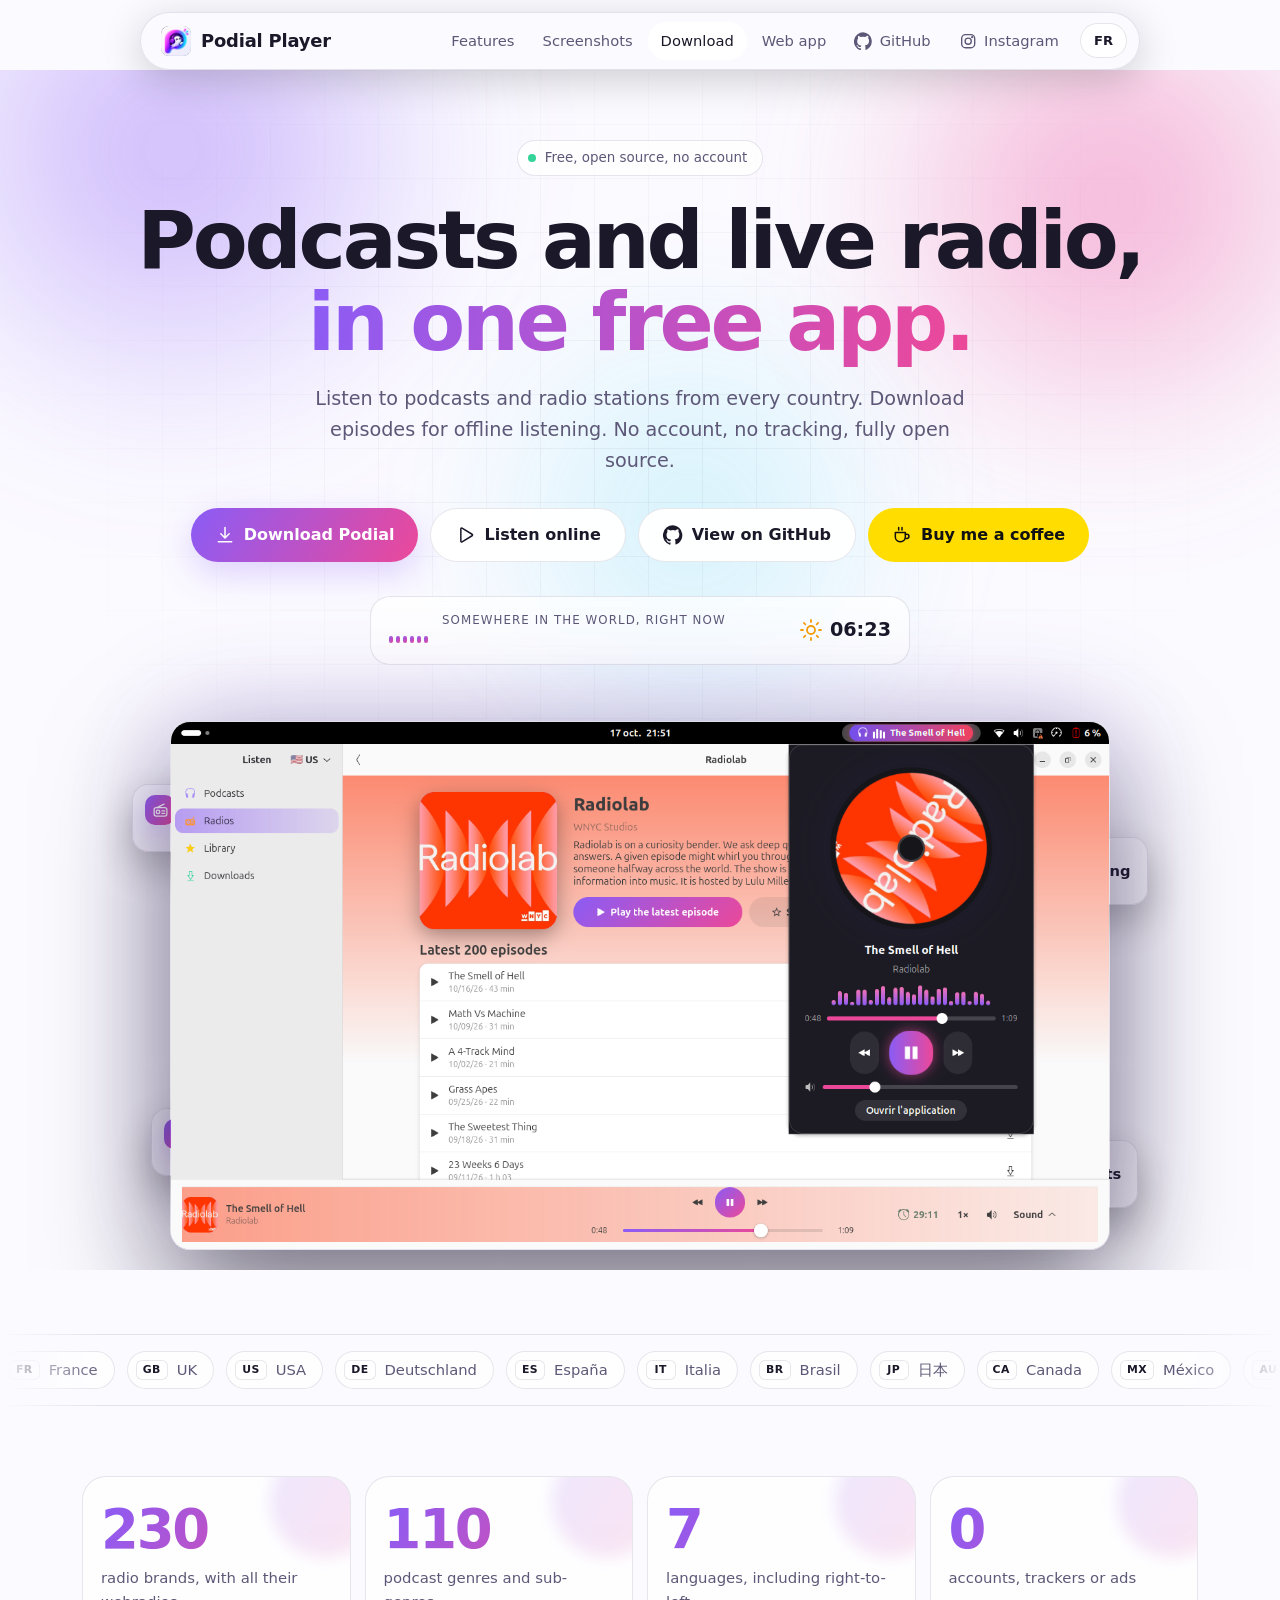
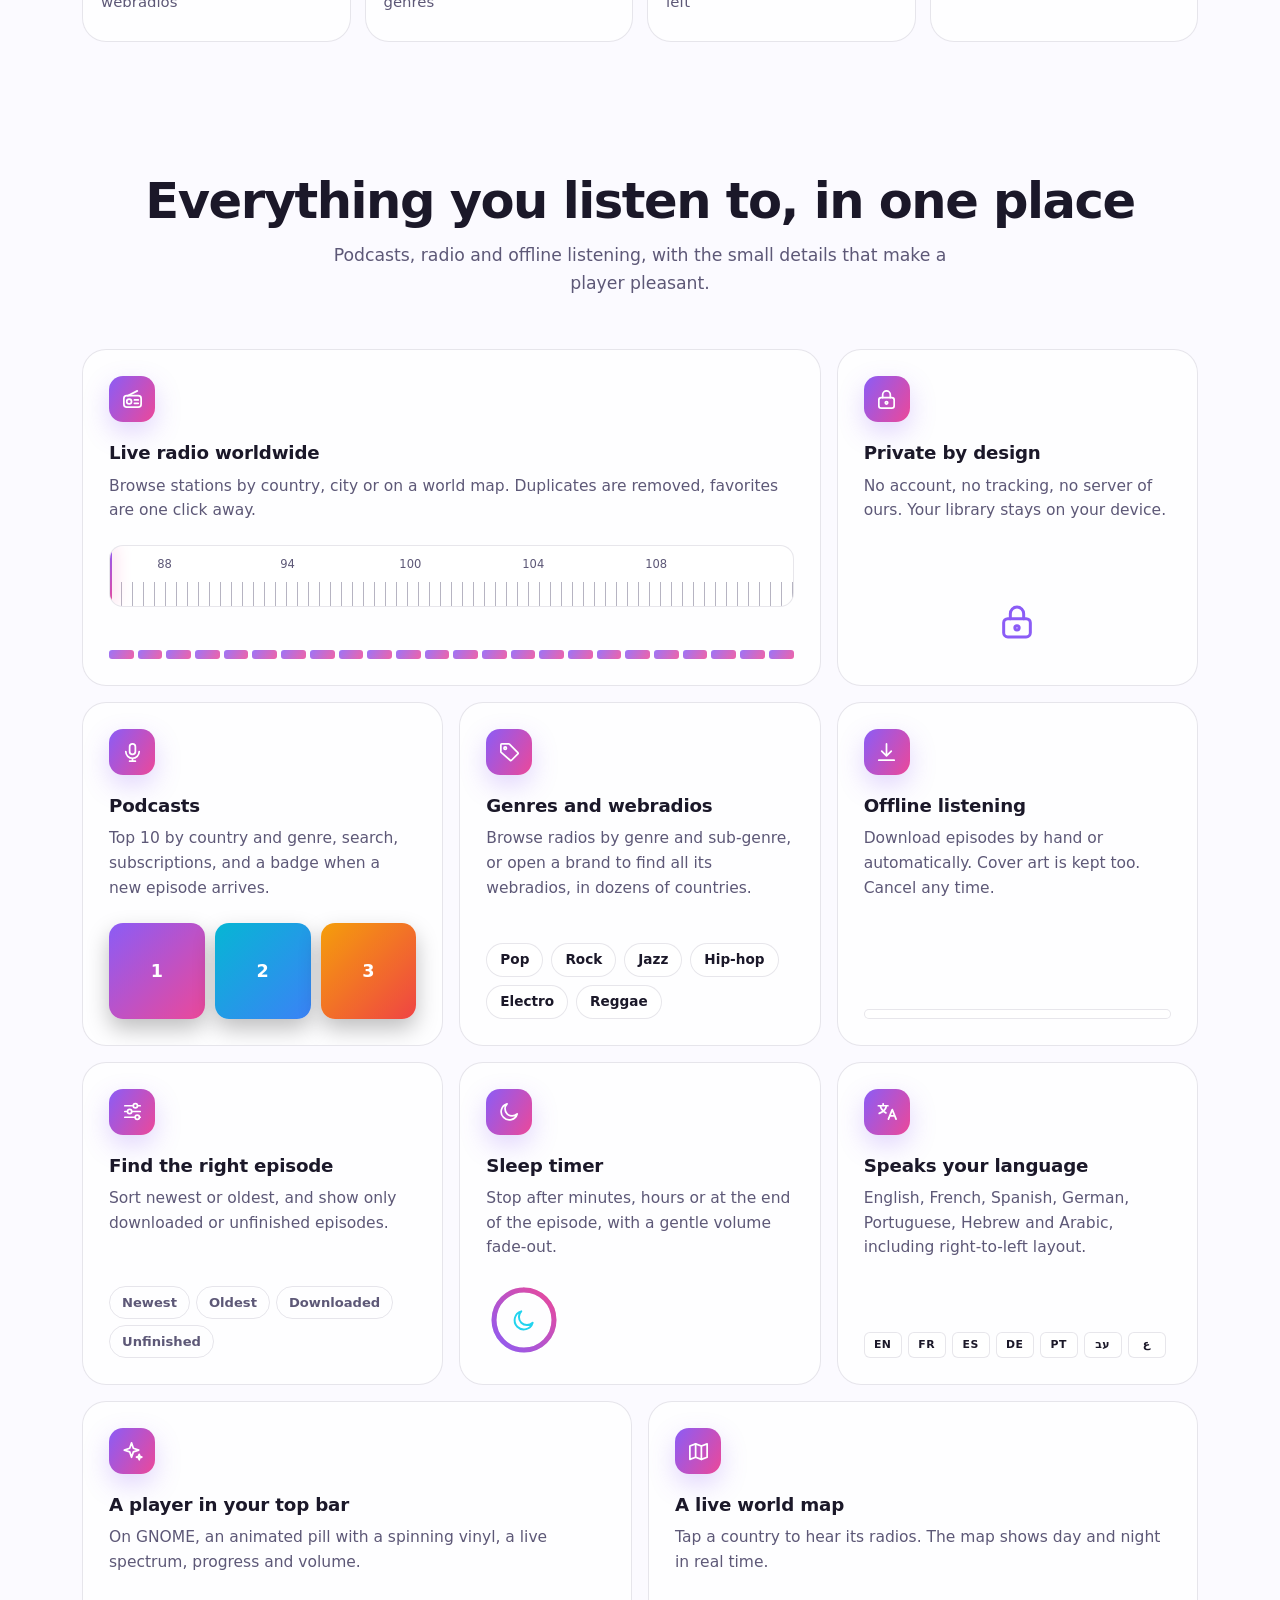
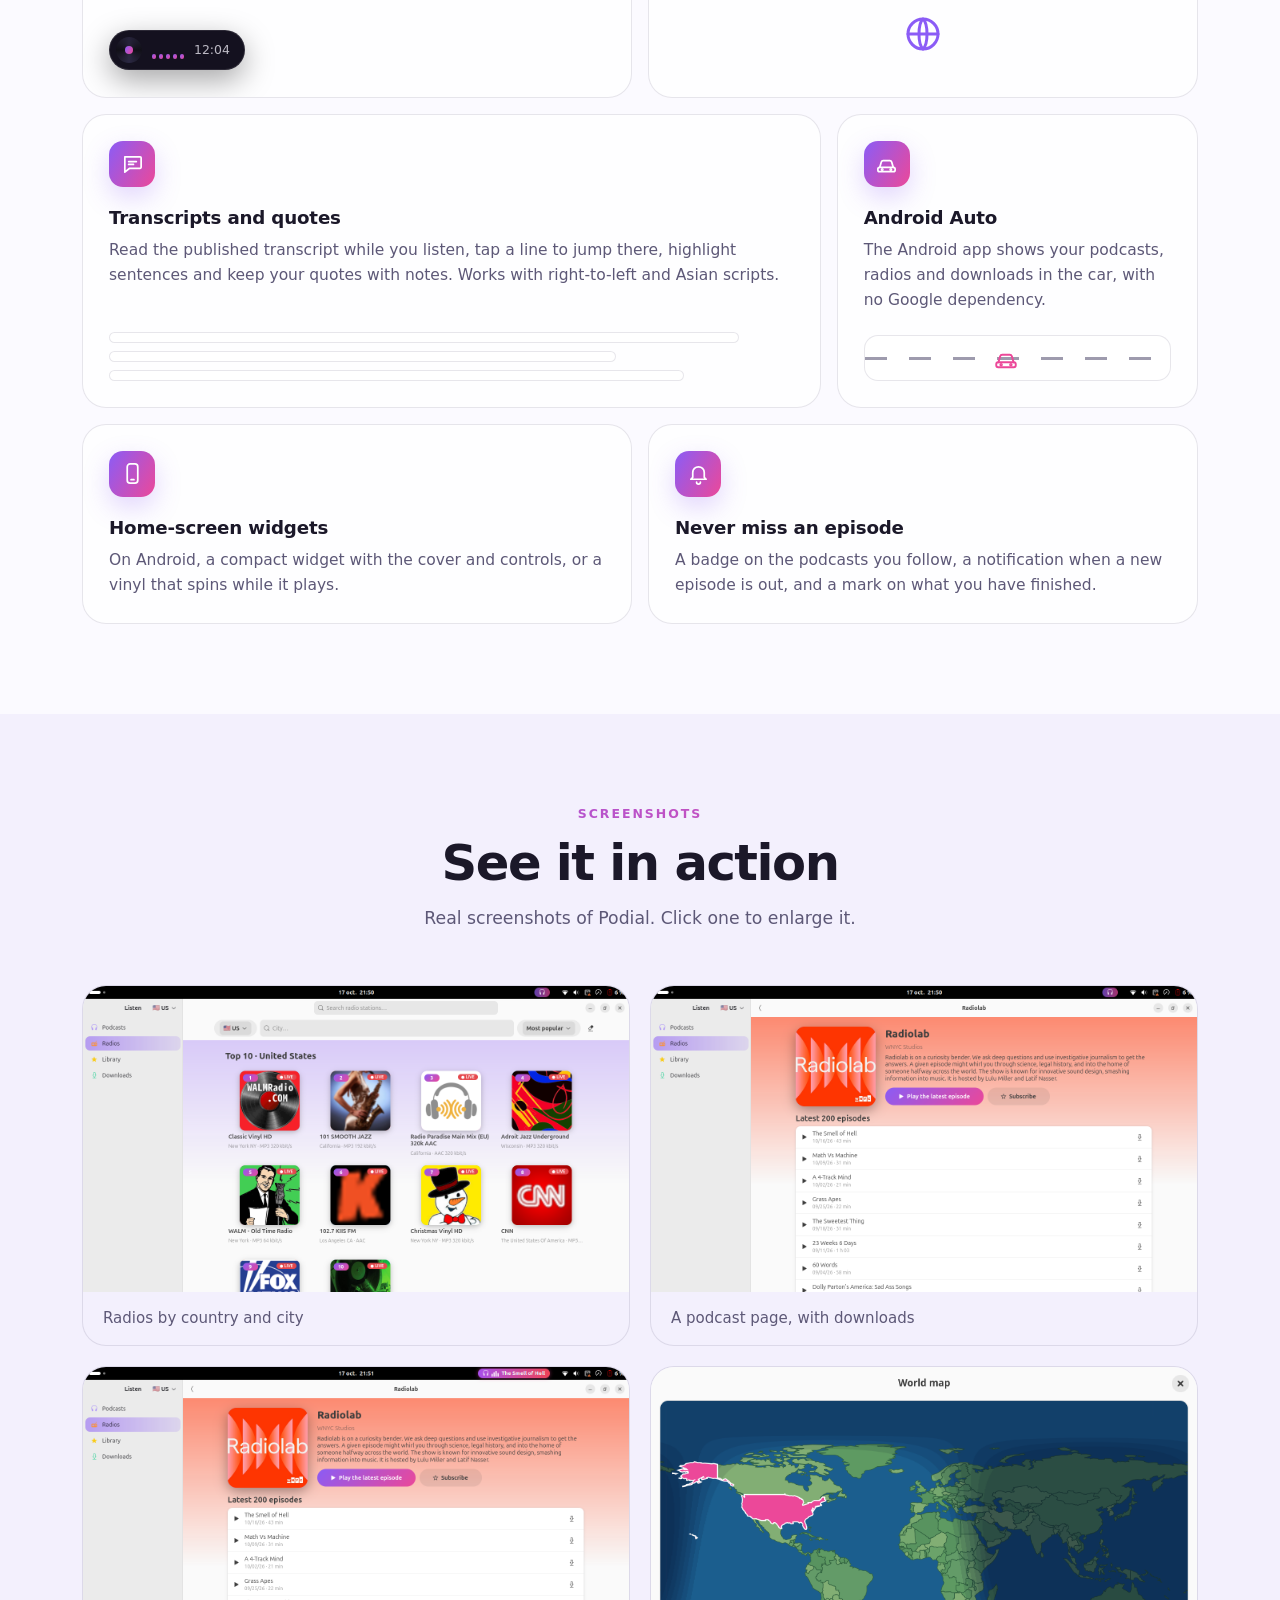
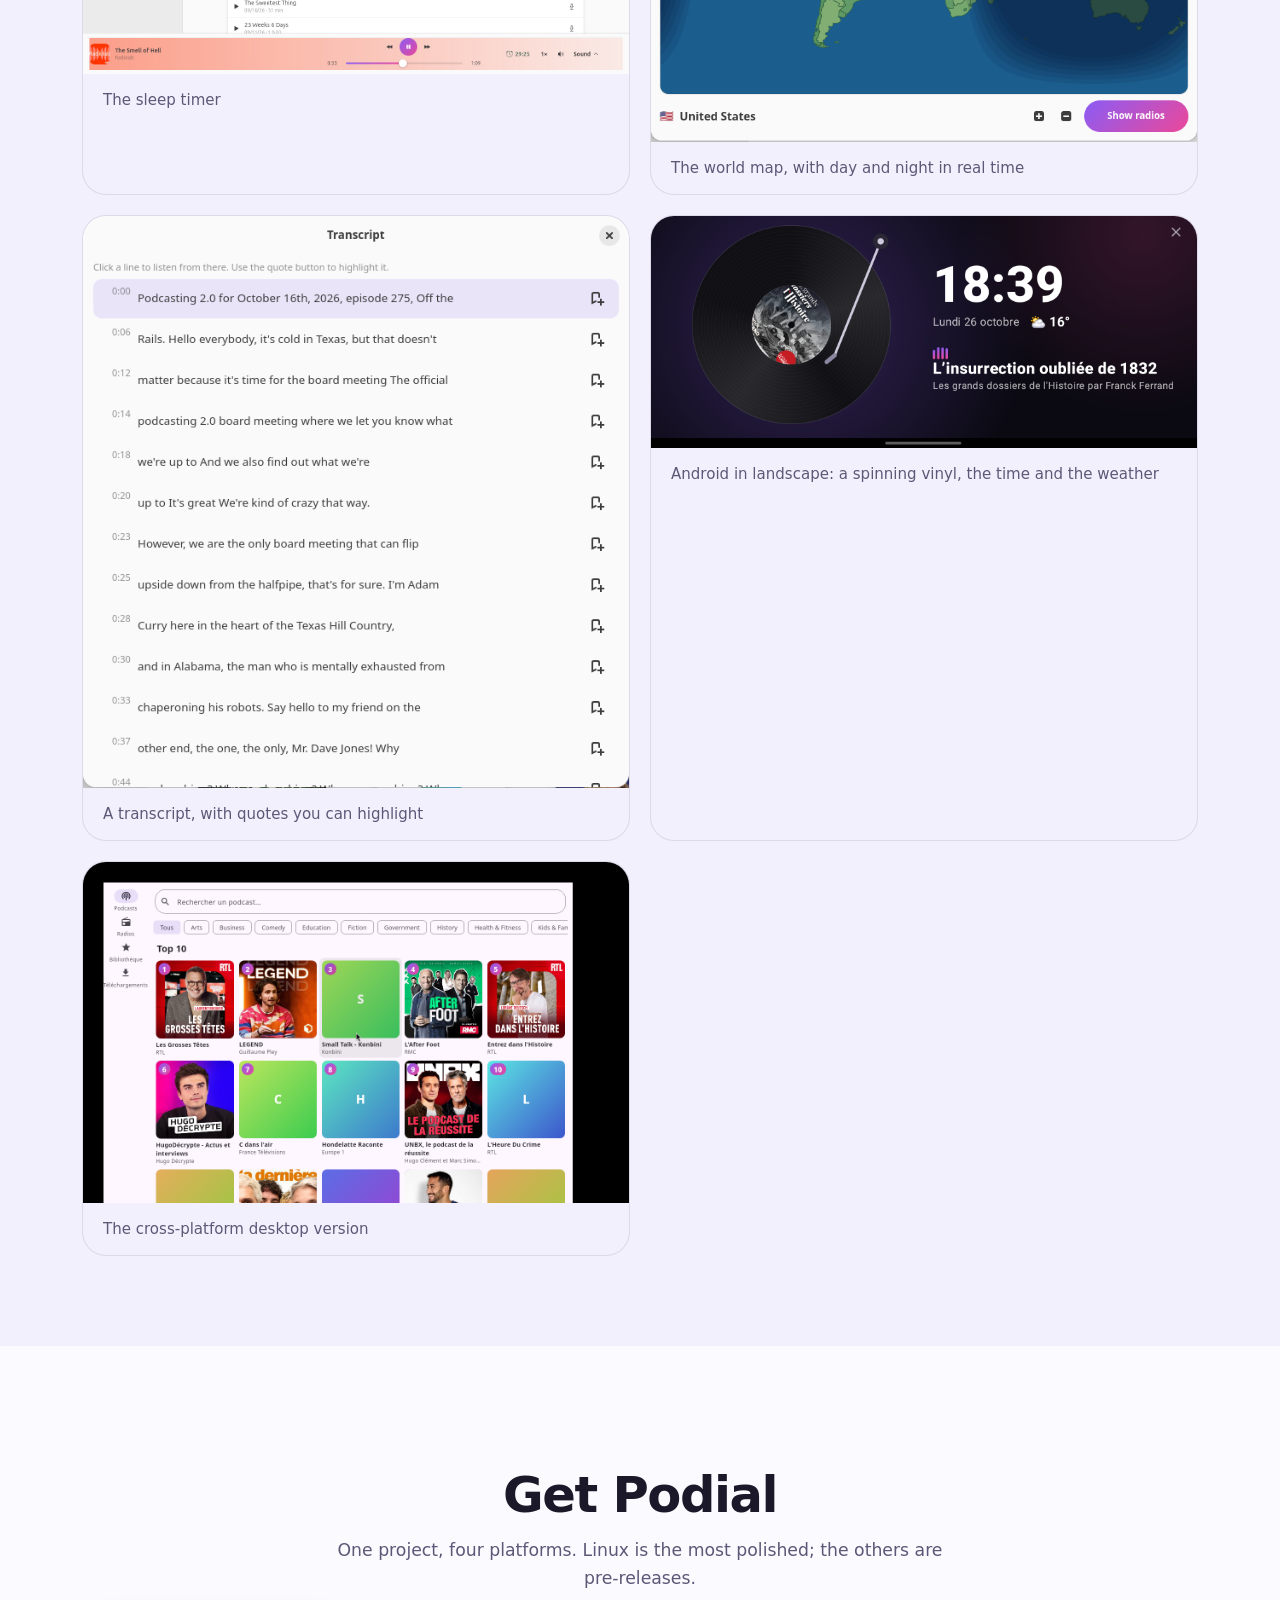
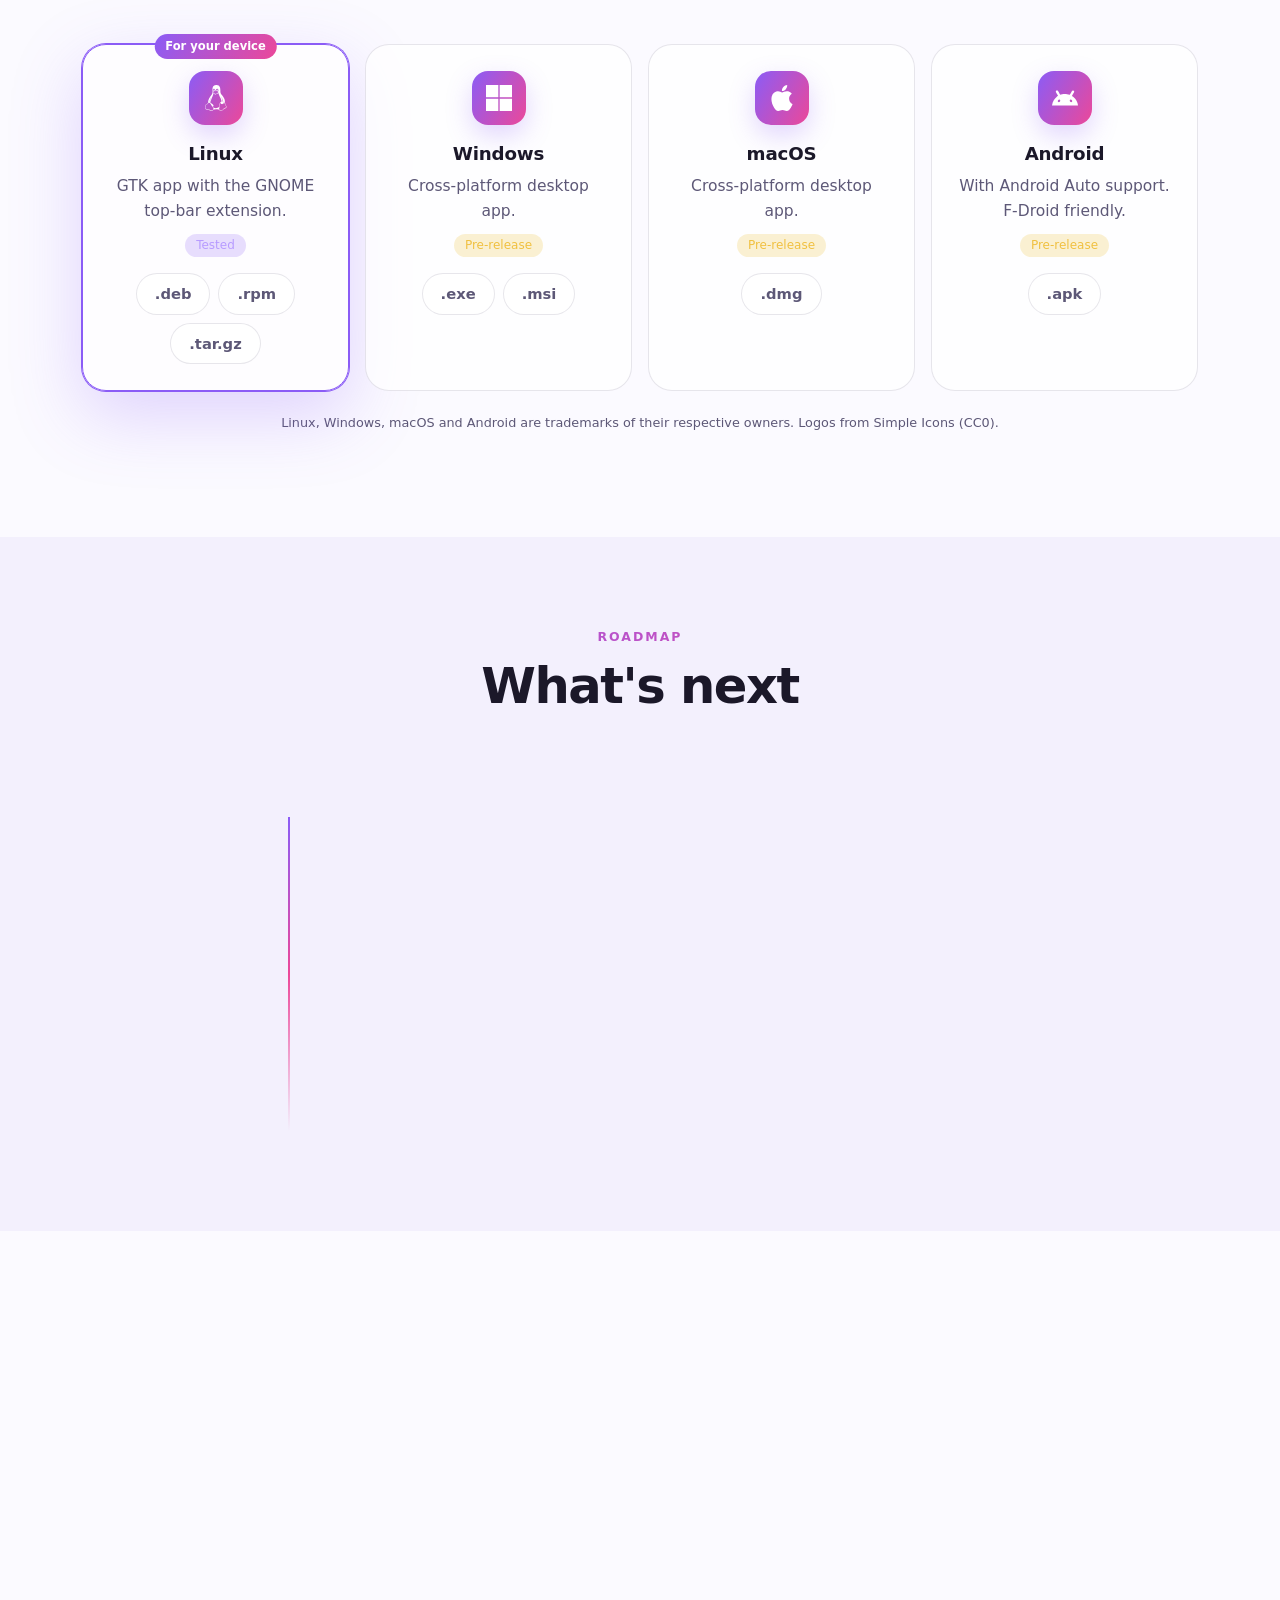
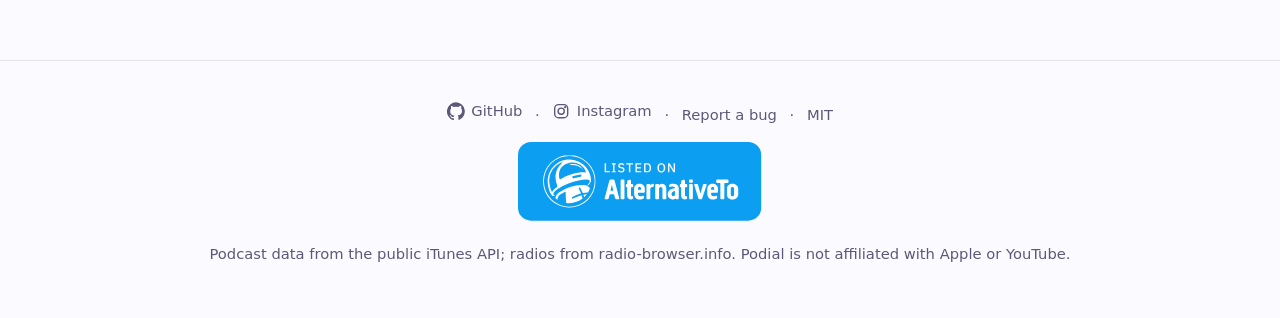
==== commit f6eaac94: "Réveil Android (radio en fondu, répéter, écran verrouillé) et logos clair/foncé Co-Authored-By: Clau" ====
--- a/docs/index.html
+++ b/docs/index.html
@@ -4,6 +4,8 @@
 <meta charset="utf-8">
 <meta name="viewport" content="width=device-width, initial-scale=1">
 <title>Podial Player: podcasts and live radio in one free app</title>
+<link rel="icon" type="image/png" href="favicon.png">
+<link rel="apple-touch-icon" href="apple-touch-icon.png">
 <meta name="description" content="Podial puts podcasts and live radio from every country in one free, open-source app. No account, no tracking. Linux, Windows, macOS and Android.">
 <meta property="og:title" content="Podial Player: podcasts and live radio in one free app">
 <meta property="og:description" content="Free and open source. No account, no tracking. Linux, Windows, macOS and Android.">
@@ -37,6 +39,7 @@
 .nav .in { display: flex; align-items: center; gap: 14px; height: 56px; padding: 0 12px 0 20px; }
 .logo { font-weight: 800; font-size: 1.12rem; text-decoration: none; display: flex; align-items: center; gap: 10px; letter-spacing: -.01em; white-space: nowrap; flex: none; }
 .logo i { flex: none; width: 26px; height: 26px; border-radius: 50%; background: var(--grad); display: inline-block; position: relative; animation: spin 8s linear infinite; }
+.logo img { flex: none; width: 30px; height: 30px; border-radius: 8px; display: block; }
 .logo i::after { content: ""; position: absolute; inset: 8px; border-radius: 50%; background: var(--bg); }
 .nav nav { margin-left: auto; display: flex; gap: 2px; align-items: center; font-size: .92rem; }
 .nav nav a { text-decoration: none; color: var(--muted); padding: 7px 13px; border-radius: 99px; transition: color .2s, background .2s; }
@@ -263,7 +266,7 @@
 <div id="progress" aria-hidden="true"></div>
 <header class="nav">
   <div class="in">
-    <a class="logo" href="#top"><i></i> Podial Player</a>
+    <a class="logo" href="#top"><picture><source srcset="logo-light.png" media="(prefers-color-scheme: light)"><img src="logo-dark.png" alt="" width="30" height="30"></picture> Podial Player</a>
     <nav>
       <a href="#features" data-i18n="nav_features">Features</a>
       <a href="#screens" data-i18n="nav_screens">Screenshots</a>
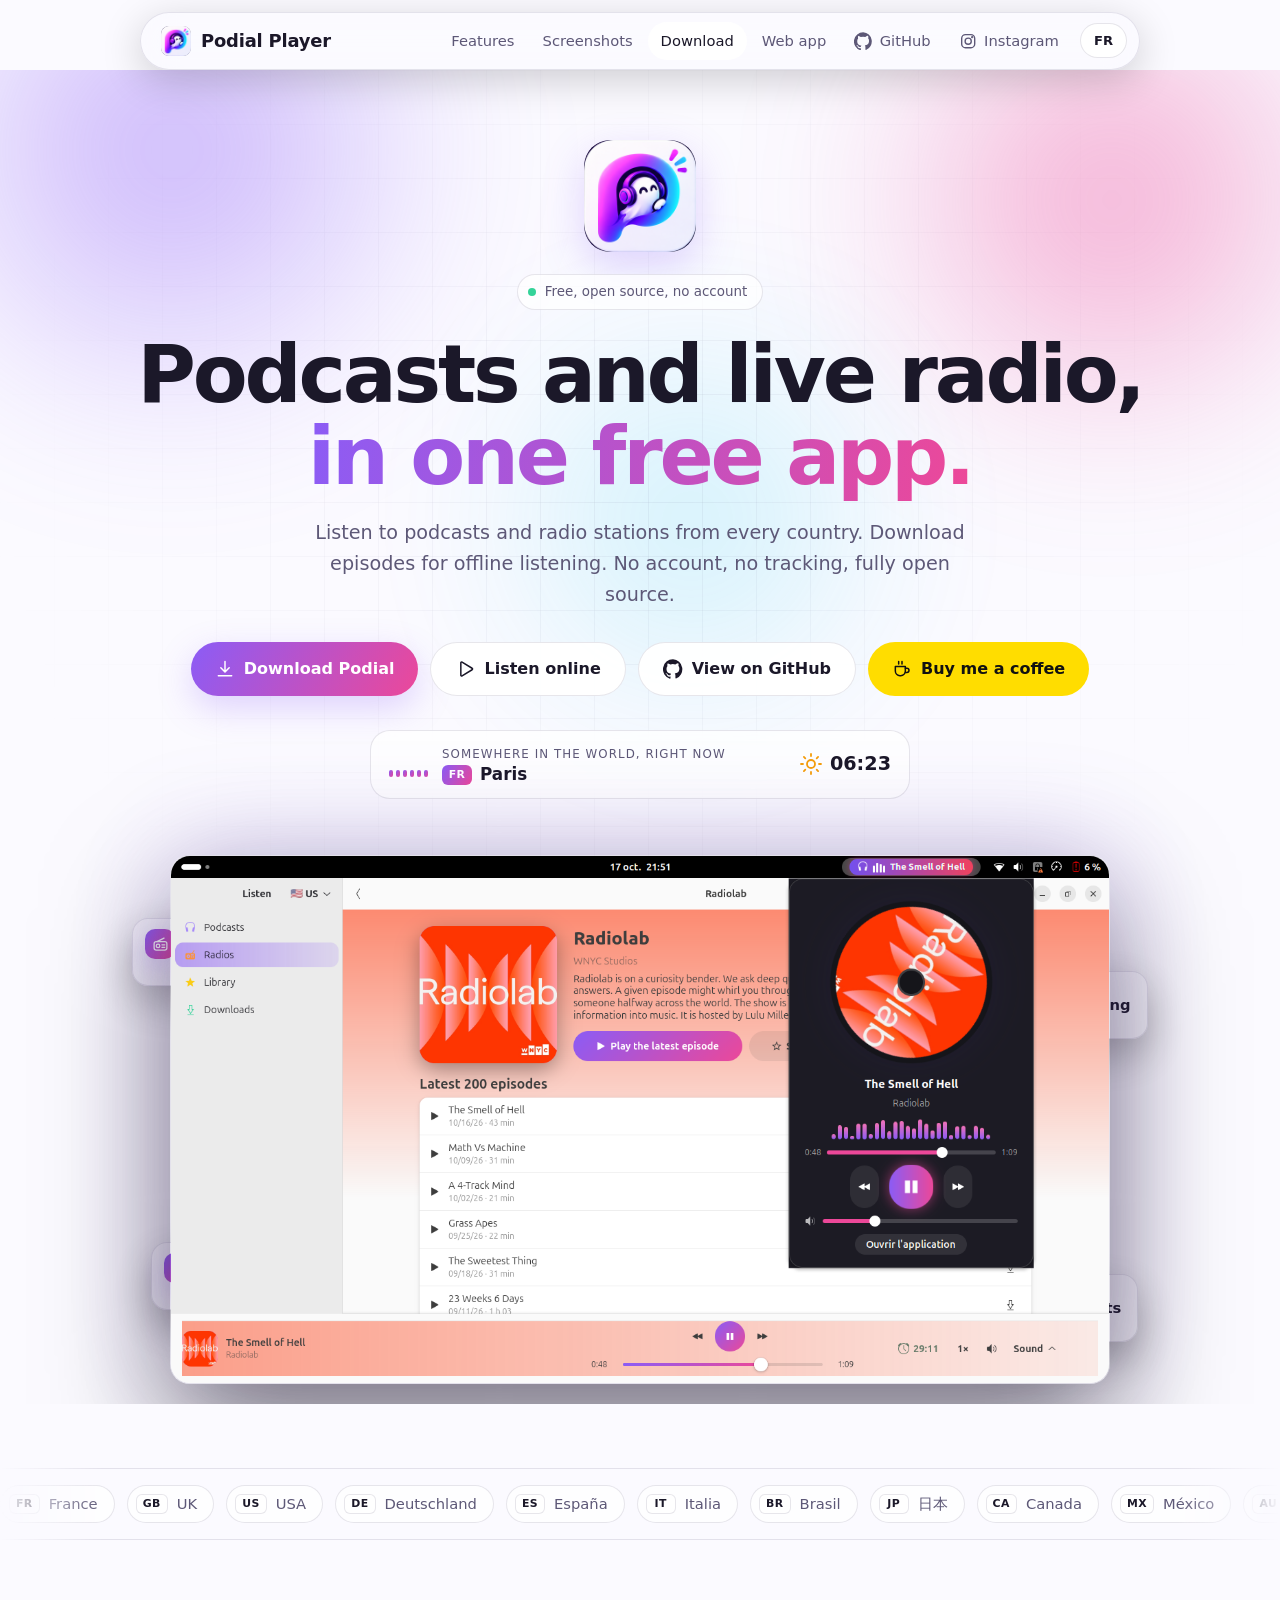
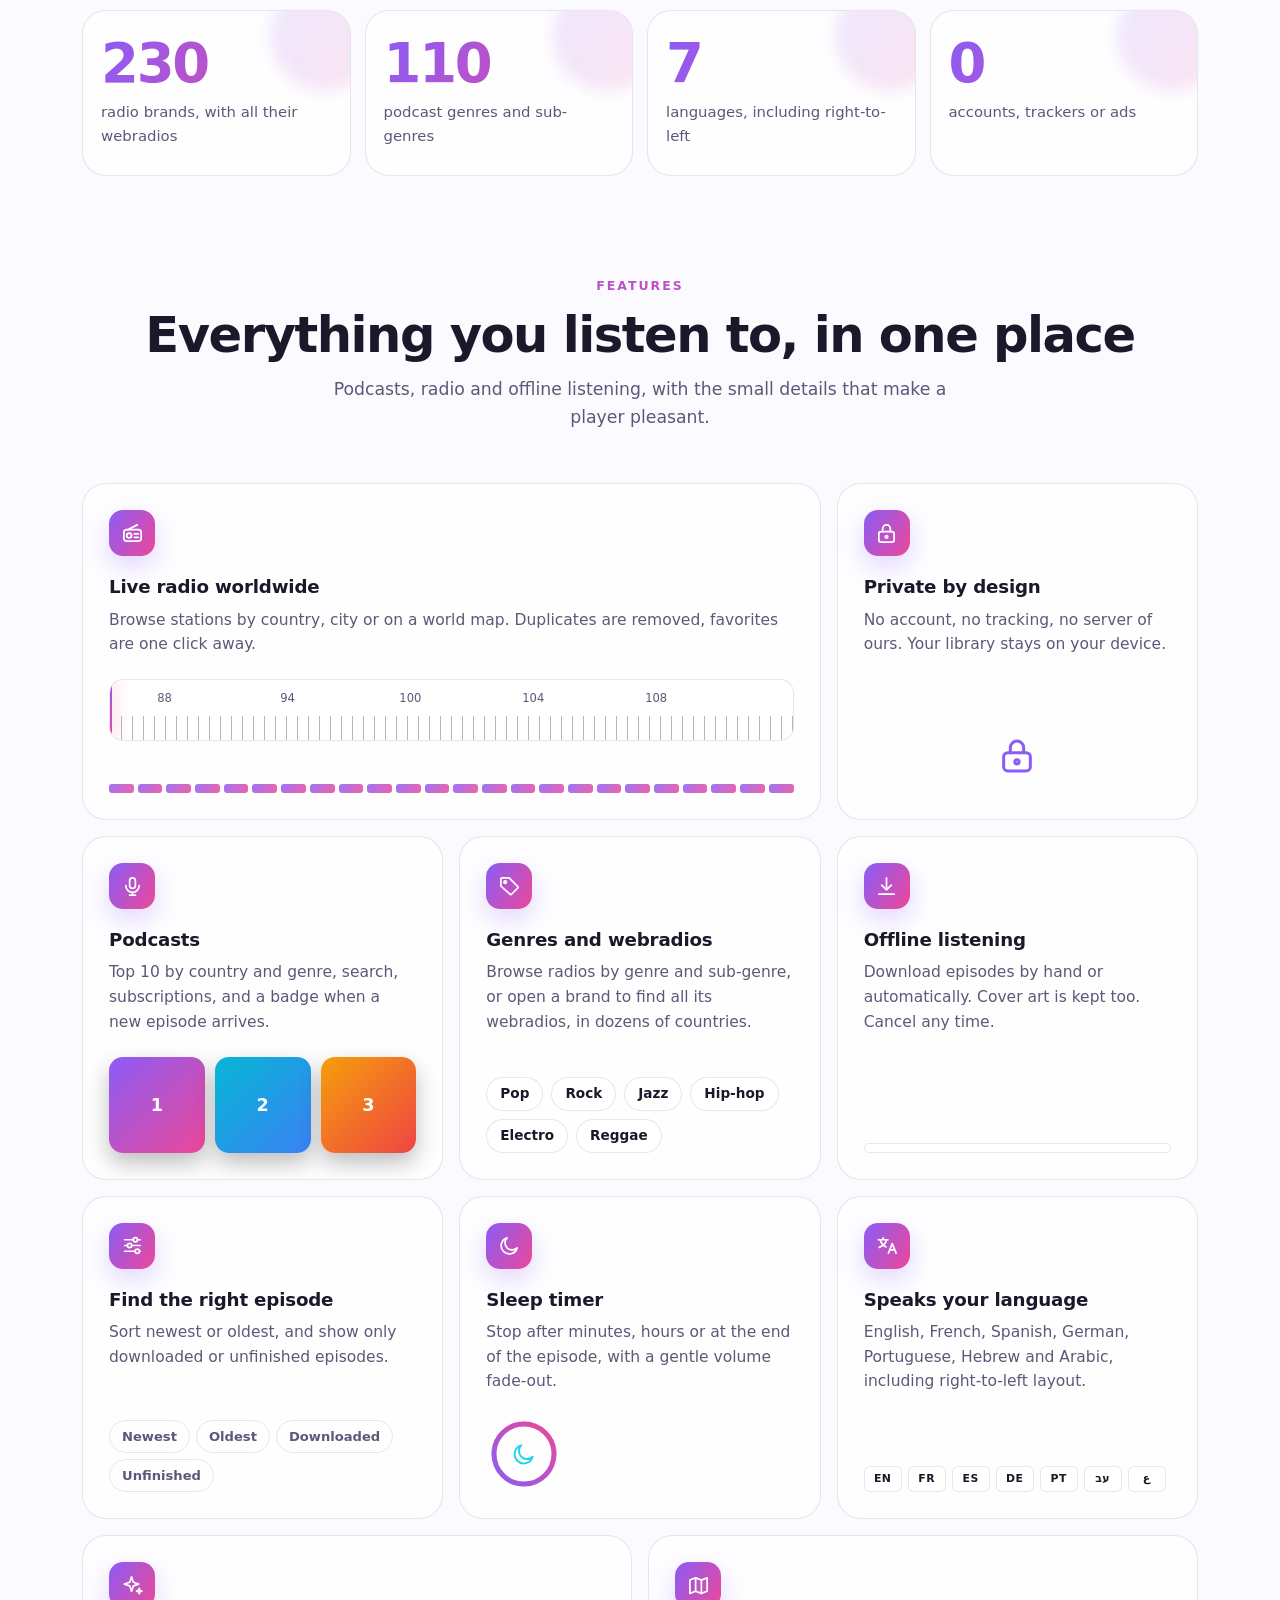
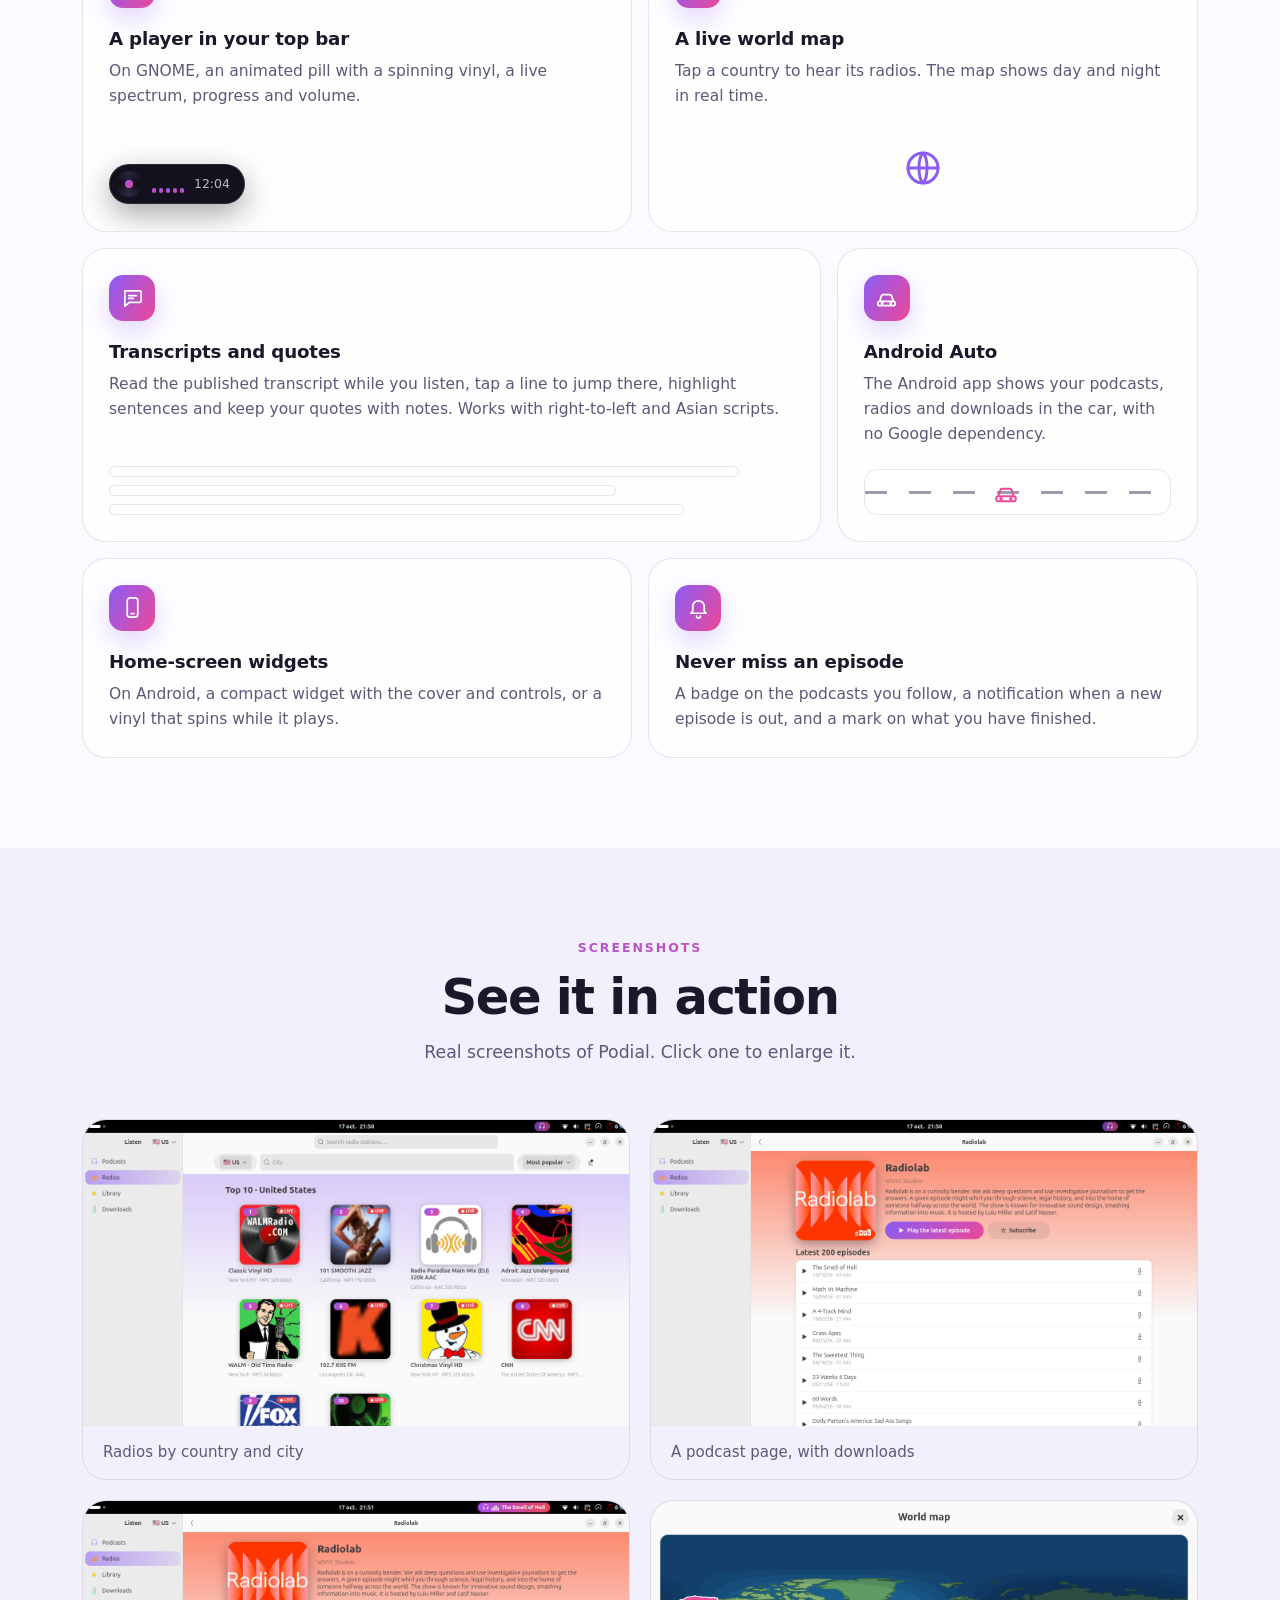
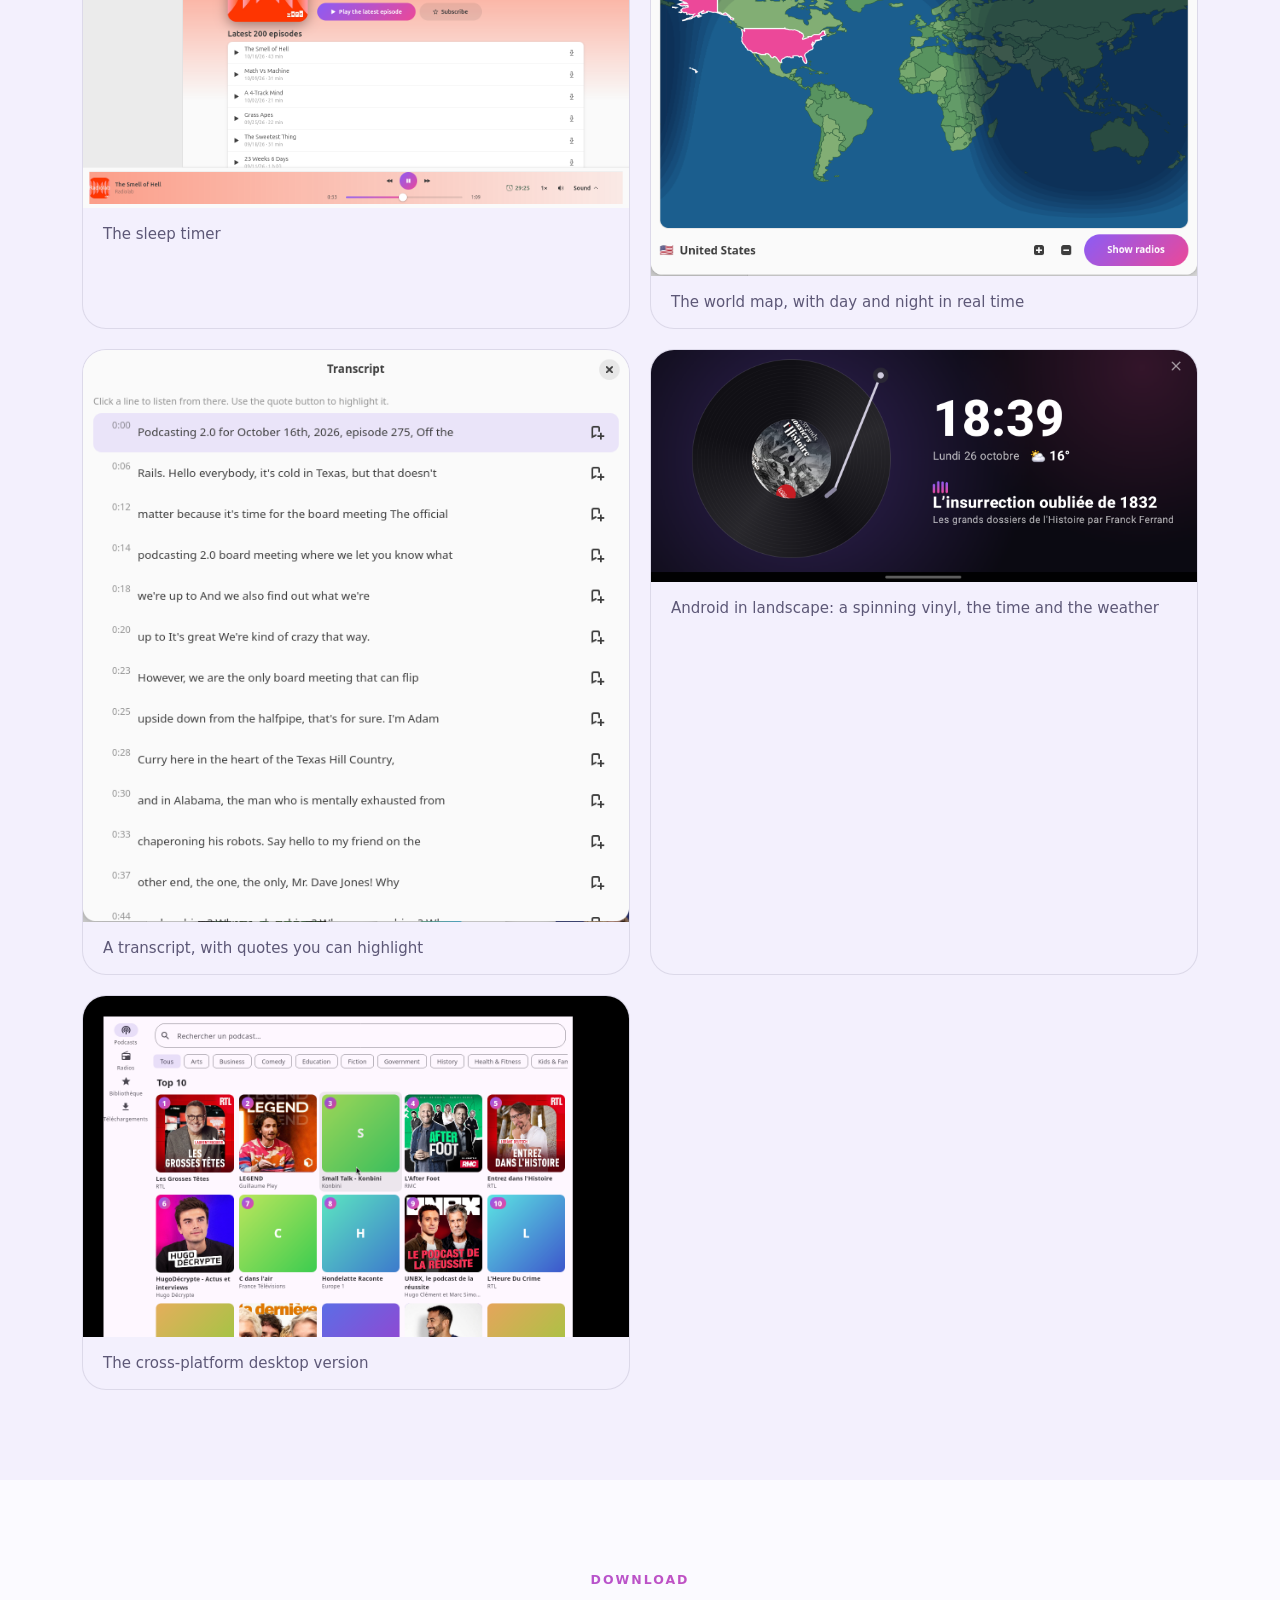
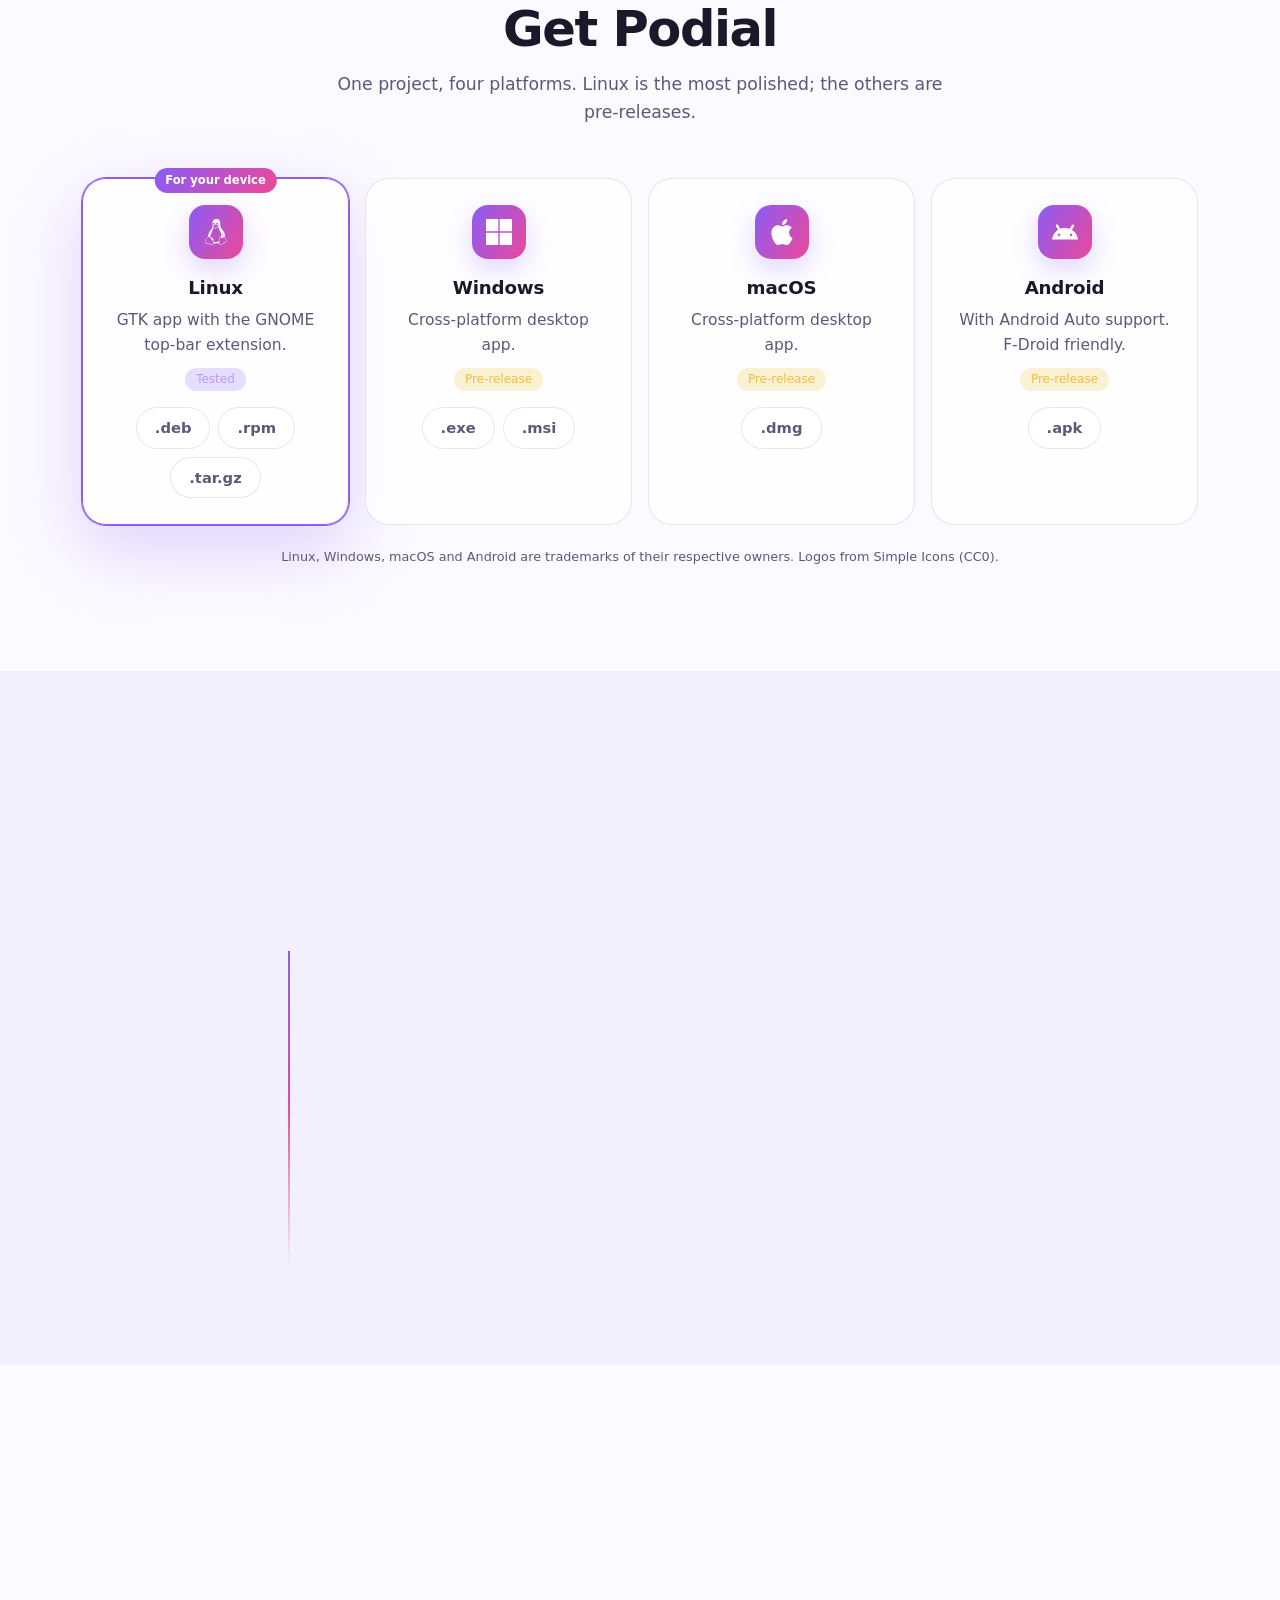
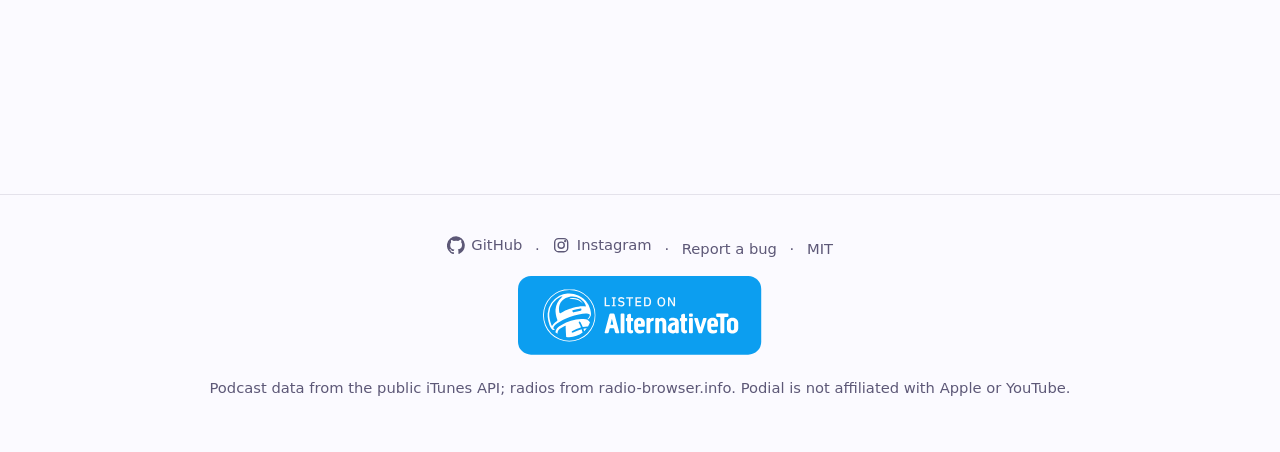
==== commit 0dde8679: "Bouton central : logo, puis vinyle qui tourne pendant la lecture ; logo en grand sur le site Co-Auth" ====
--- a/docs/index.html
+++ b/docs/index.html
@@ -39,6 +39,8 @@
 .nav .in { display: flex; align-items: center; gap: 14px; height: 56px; padding: 0 12px 0 20px; }
 .logo { font-weight: 800; font-size: 1.12rem; text-decoration: none; display: flex; align-items: center; gap: 10px; letter-spacing: -.01em; white-space: nowrap; flex: none; }
 .logo i { flex: none; width: 26px; height: 26px; border-radius: 50%; background: var(--grad); display: inline-block; position: relative; animation: spin 8s linear infinite; }
+.hero-logo { display: block; width: 112px; margin: 0 auto 22px; }
+.hero-logo img { width: 112px; height: 112px; border-radius: 26px; display: block; box-shadow: 0 14px 40px var(--glow); }
 .logo img { flex: none; width: 30px; height: 30px; border-radius: 8px; display: block; }
 .logo i::after { content: ""; position: absolute; inset: 8px; border-radius: 50%; background: var(--bg); }
 .nav nav { margin-left: auto; display: flex; gap: 2px; align-items: center; font-size: .92rem; }
@@ -284,6 +286,7 @@
   <div class="aurora" aria-hidden="true"><b></b><b></b><b></b></div>
   <div class="grid-bg" aria-hidden="true"></div>
   <div class="wrap">
+    <picture class="hero-logo"><source srcset="logo-light.png" media="(prefers-color-scheme: light)"><img src="logo-dark.png" alt="Podial" width="112" height="112"></picture>
     <div class="badge"><span class="dot"></span><span data-i18n="badge">Free, open source, no account</span></div>
     <h1><span class="l" data-i18n="h1a">Podcasts and live radio,</span><span class="l"><em data-i18n="h1b">in one free app.</em></span></h1>
     <p class="lead" data-i18n="lead">Listen to podcasts and radio stations from every country. Download episodes for offline listening. No account, no tracking, fully open source.</p>
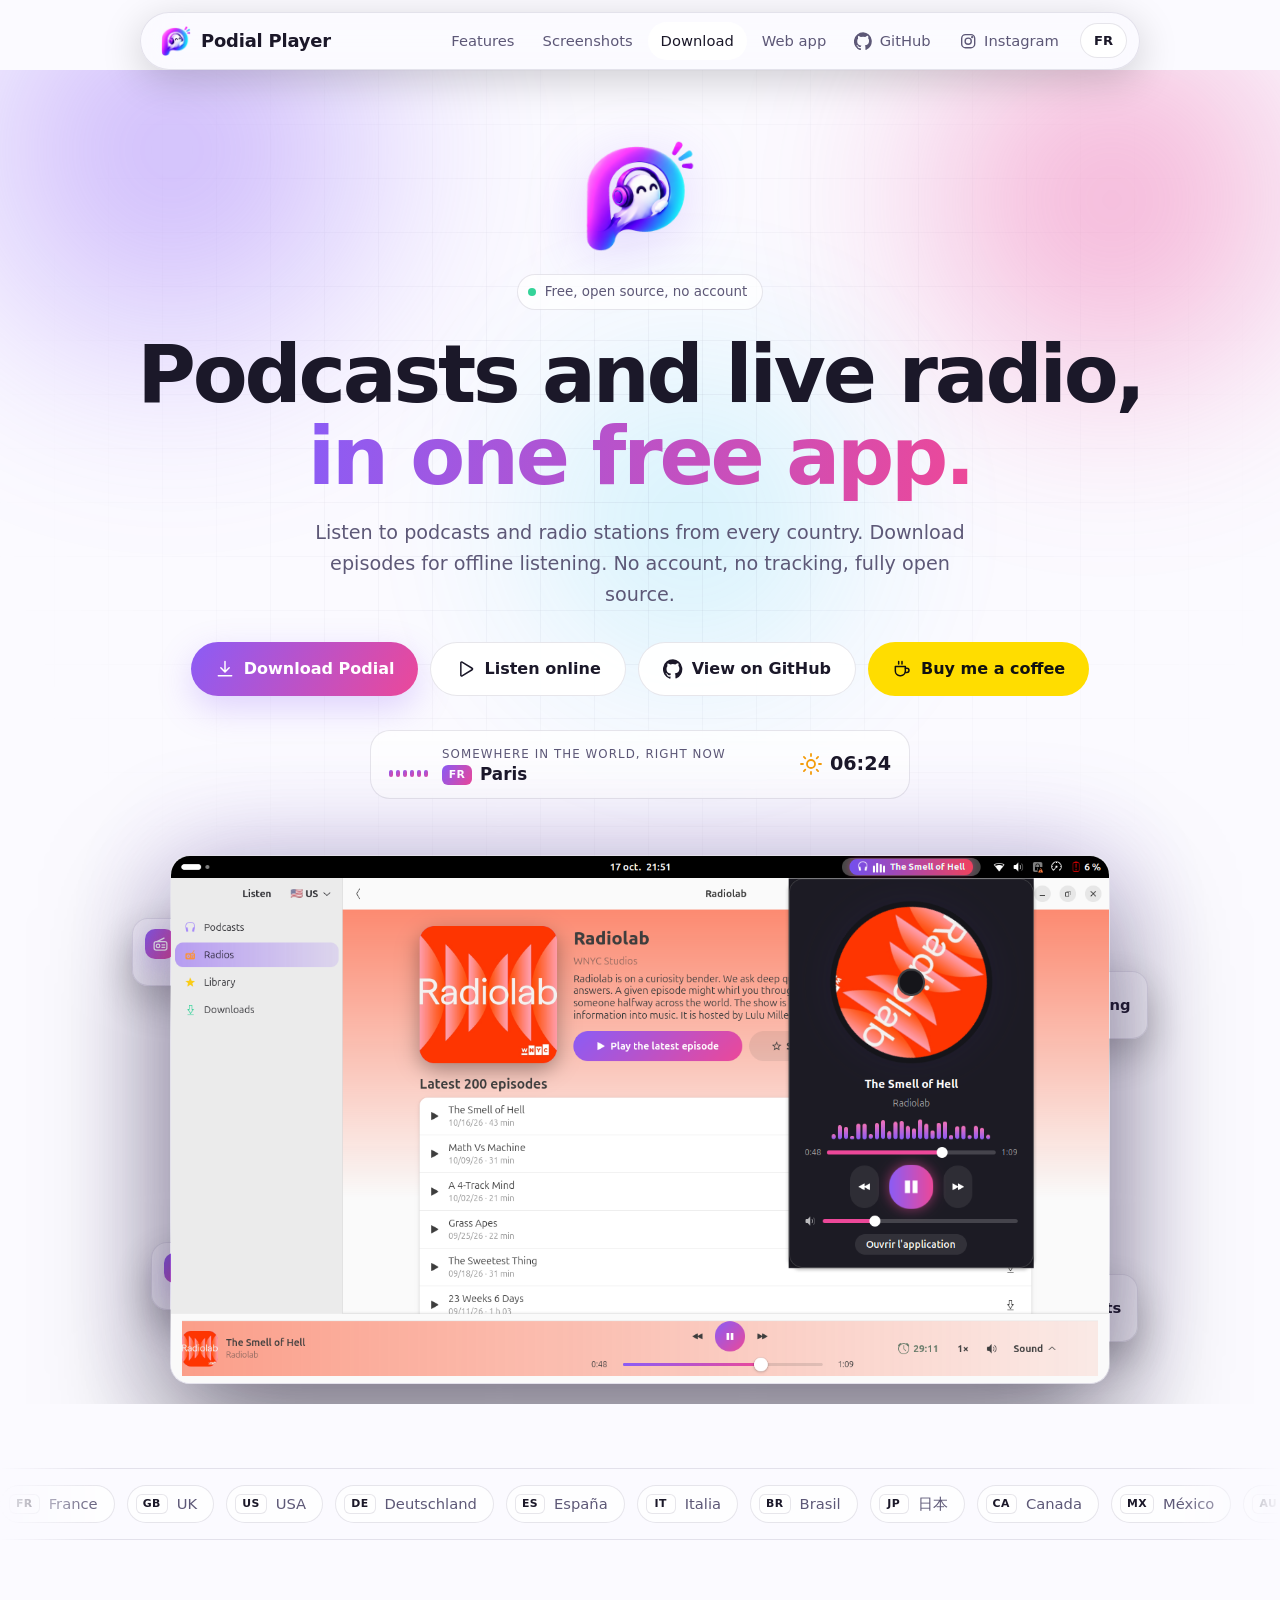
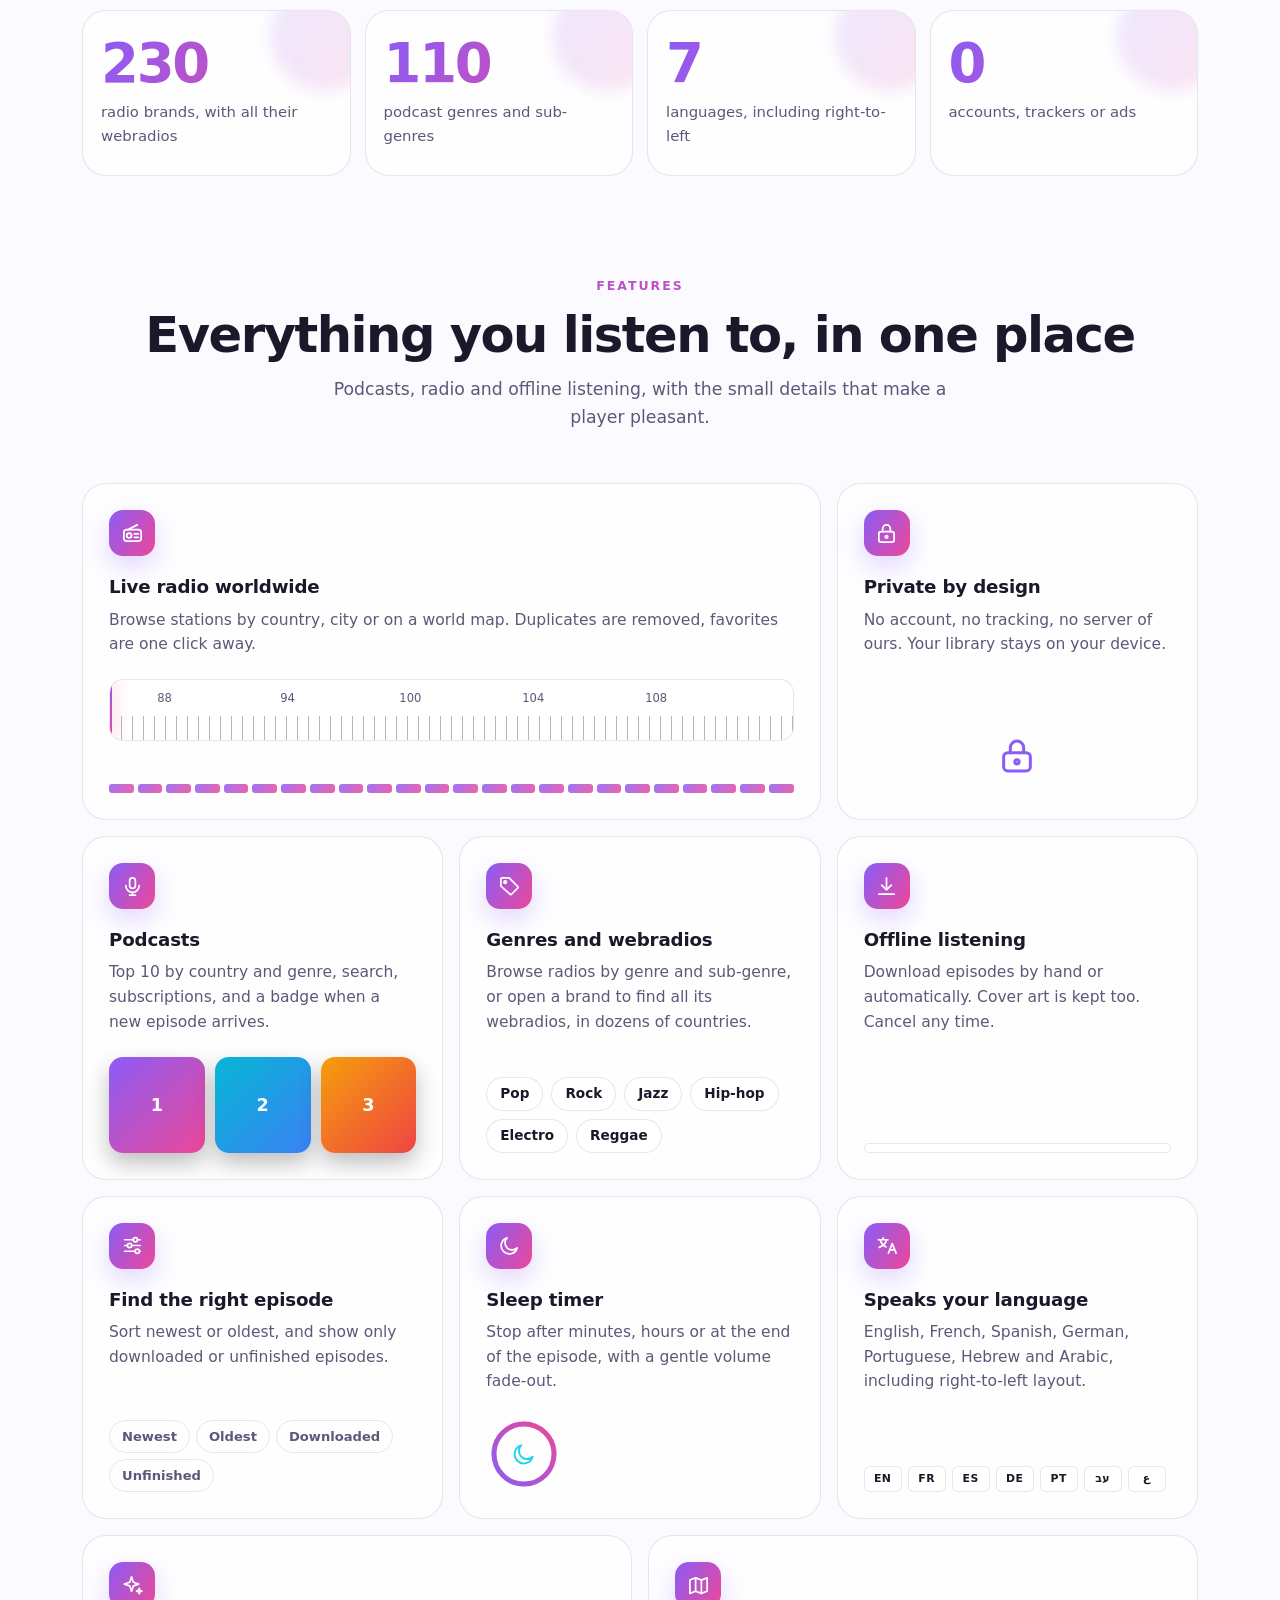
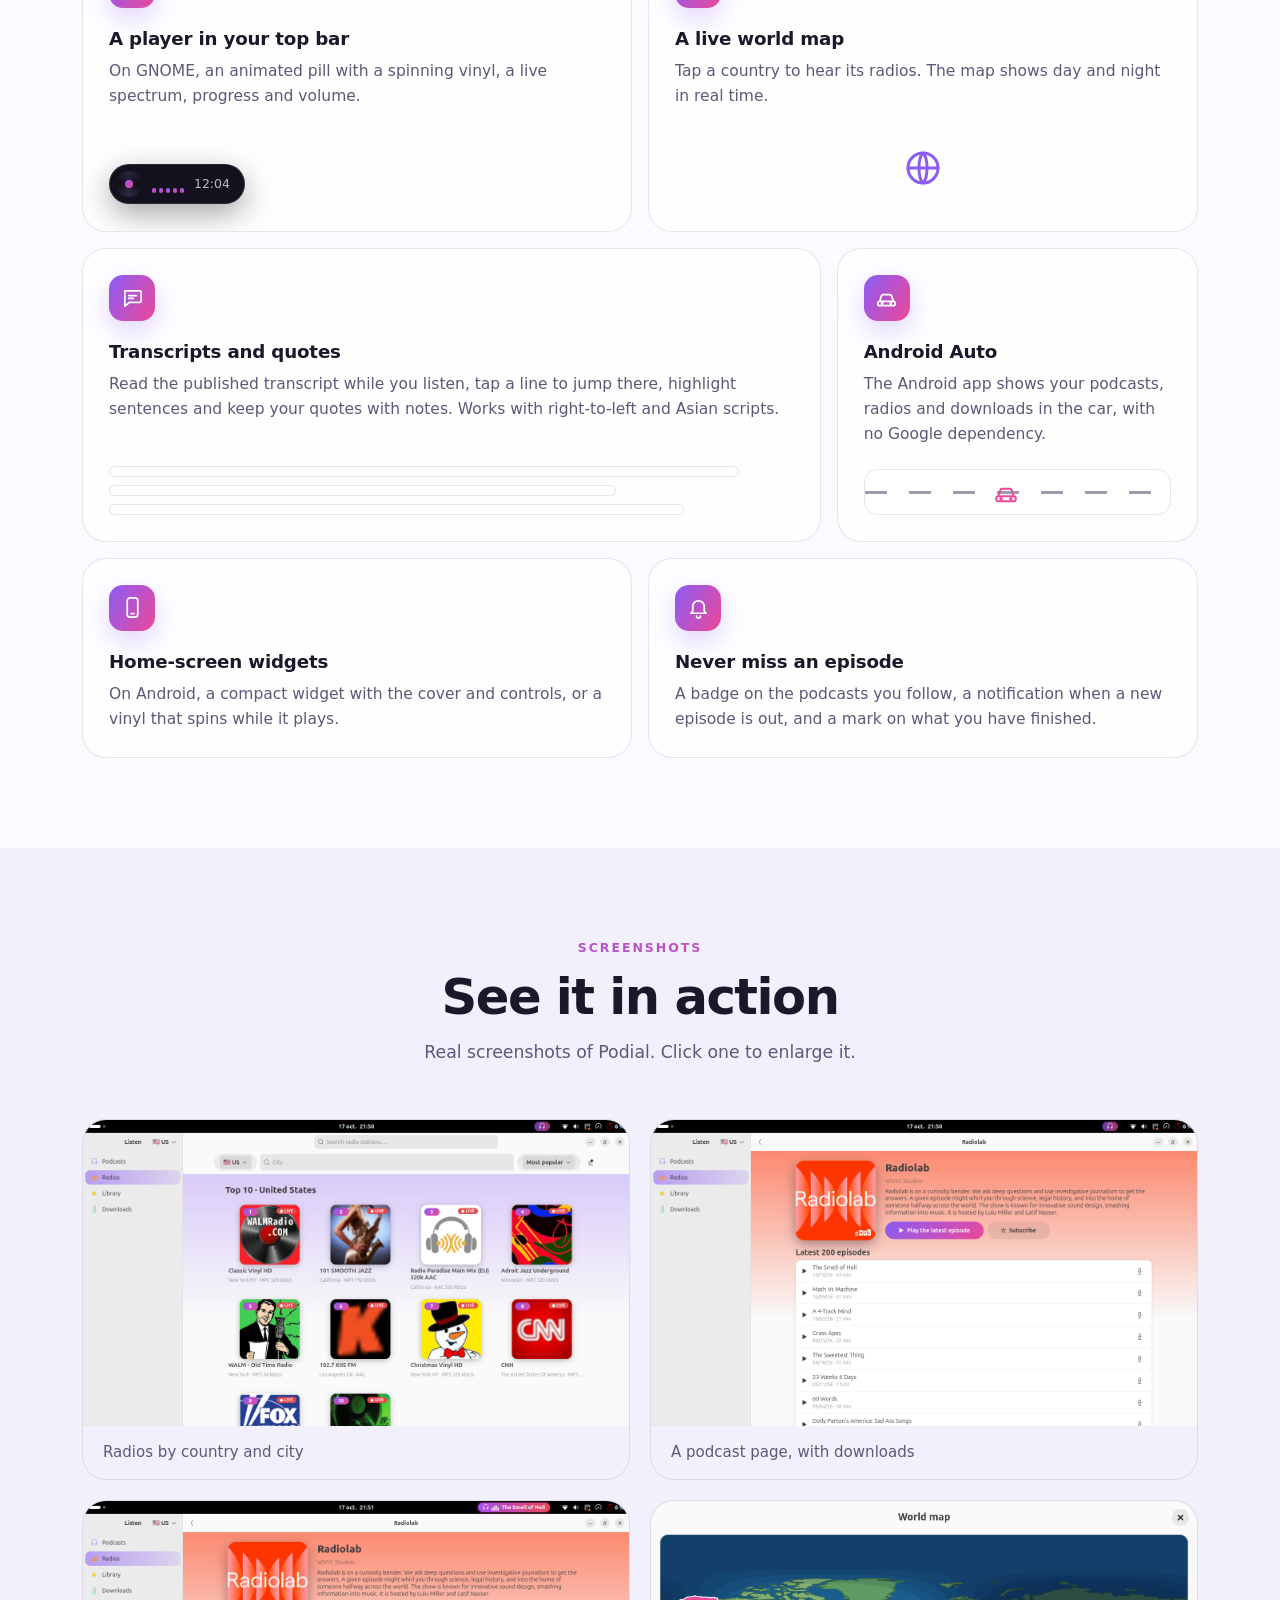
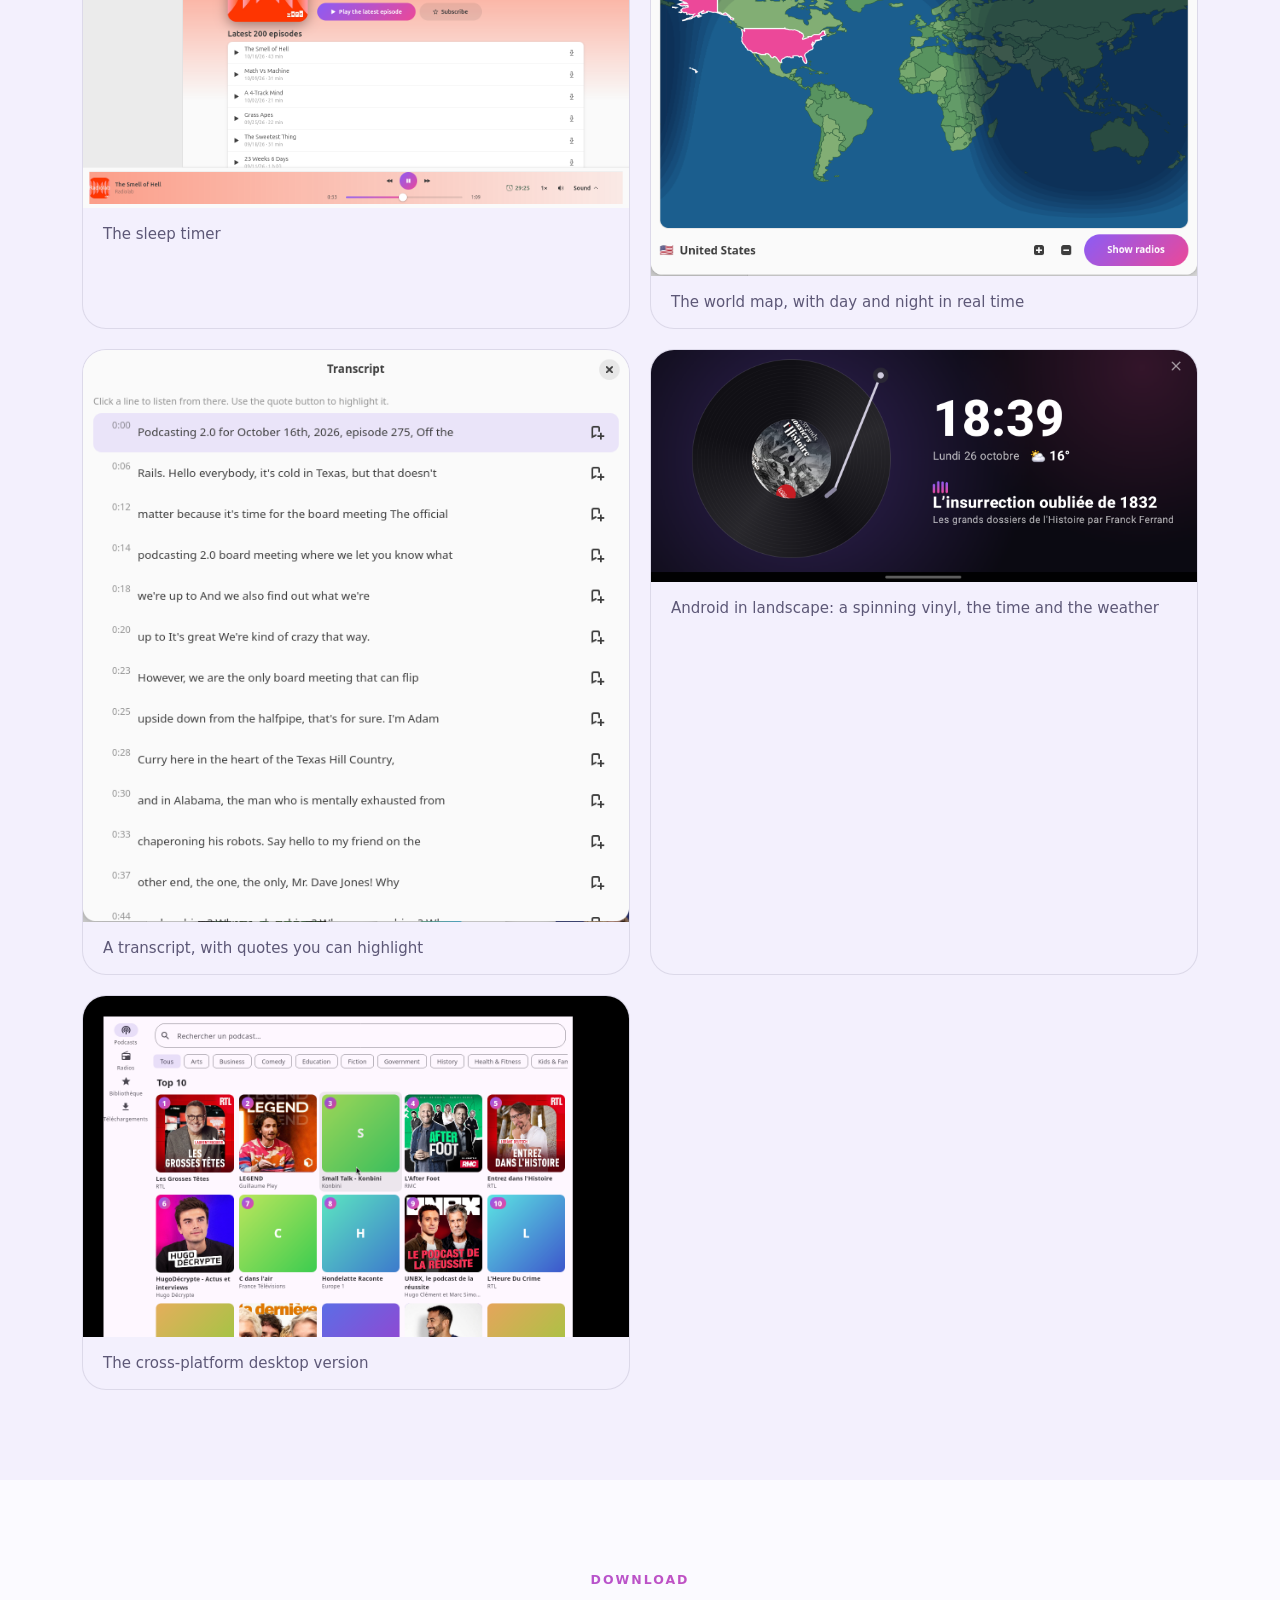
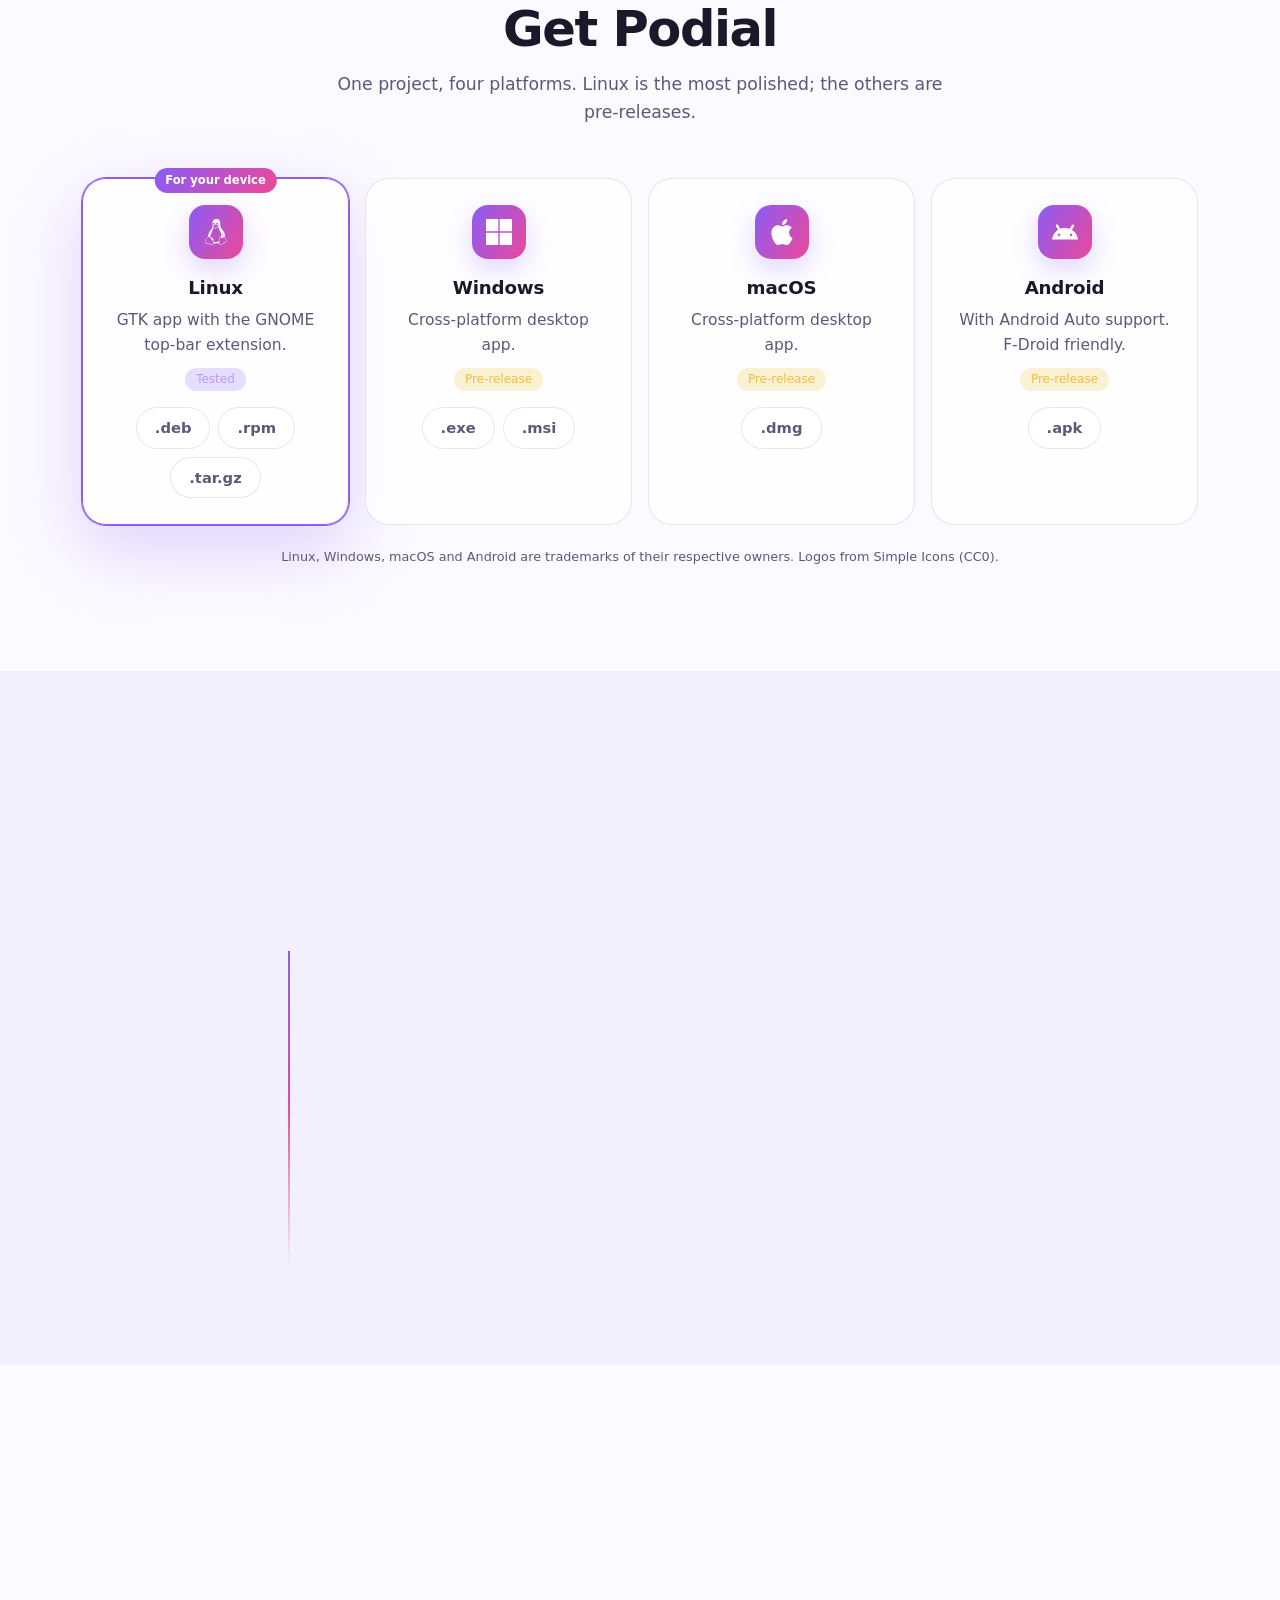
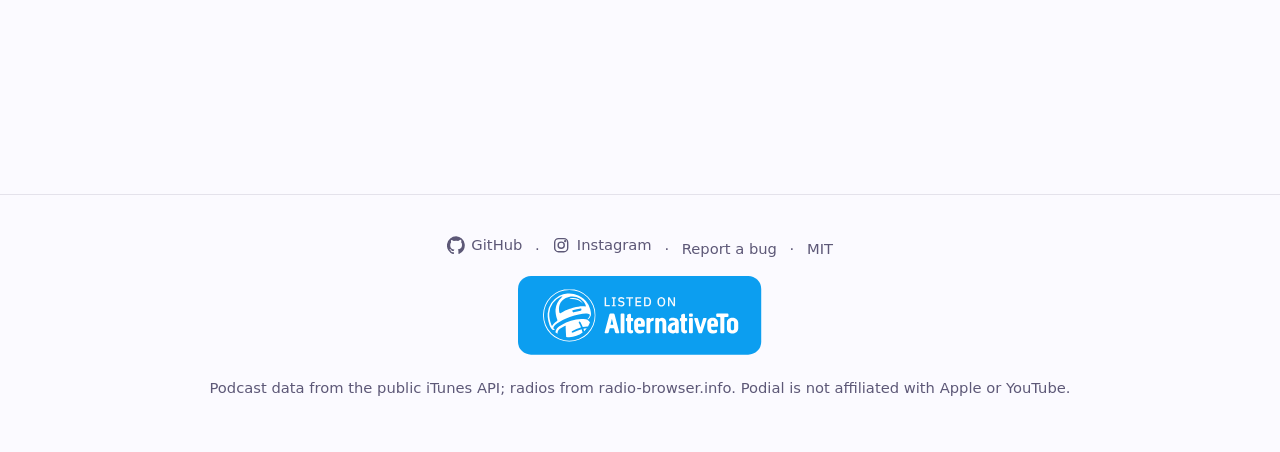
==== commit 66332e2c: "Site, lecteur web et README : logo transparent (sans tuile) dans l'en-tête et en haut de page Co-Aut" ====
--- a/docs/index.html
+++ b/docs/index.html
@@ -40,8 +40,8 @@
 .logo { font-weight: 800; font-size: 1.12rem; text-decoration: none; display: flex; align-items: center; gap: 10px; letter-spacing: -.01em; white-space: nowrap; flex: none; }
 .logo i { flex: none; width: 26px; height: 26px; border-radius: 50%; background: var(--grad); display: inline-block; position: relative; animation: spin 8s linear infinite; }
 .hero-logo { display: block; width: 112px; margin: 0 auto 22px; }
-.hero-logo img { width: 112px; height: 112px; border-radius: 26px; display: block; box-shadow: 0 14px 40px var(--glow); }
-.logo img { flex: none; width: 30px; height: 30px; border-radius: 8px; display: block; }
+.hero-logo img { width: 112px; height: 112px; display: block; filter: drop-shadow(0 10px 28px var(--glow)); }
+.logo img { flex: none; width: 30px; height: 30px; display: block; }
 .logo i::after { content: ""; position: absolute; inset: 8px; border-radius: 50%; background: var(--bg); }
 .nav nav { margin-left: auto; display: flex; gap: 2px; align-items: center; font-size: .92rem; }
 .nav nav a { text-decoration: none; color: var(--muted); padding: 7px 13px; border-radius: 99px; transition: color .2s, background .2s; }
@@ -260,9 +260,25 @@
   .marquee .track { animation: none; flex-wrap: wrap; width: auto; justify-content: center; }
   .btn.primary::after, .aurora b { display: none; }
 }
+#splash { position: fixed; inset: 0; z-index: 9999; background: #f8f5ff; display: flex; align-items: center; justify-content: center; cursor: pointer; transition: opacity .45s ease; }
+#splash.out { opacity: 0; pointer-events: none; }
+#splash img { width: min(46vw, 46vh, 240px); height: auto; animation: splashpop .9s ease-out both; }
+@keyframes splashpop { from { opacity: 0; transform: scale(.85); } to { opacity: 1; transform: none; } }
+@media (prefers-color-scheme: dark) { #splash { background: #05012a; } }
 </style>
 </head>
 <body>
+<div id="splash" aria-hidden="true"><img src="splash-logo.png" alt=""></div>
+<script>
+// écran d'accueil : une fois par visite (onglet), un clic le ferme
+(() => {
+  const el = document.getElementById("splash");
+  try { if (sessionStorage.getItem("splash")) return el.remove(); sessionStorage.setItem("splash", "1"); } catch (e) {}
+  const close = () => { el.classList.add("out"); setTimeout(() => el.remove(), 500); };
+  el.onclick = close; setTimeout(close, 1600);
+})();
+</script>
+
 <svg width="0" height="0" style="position:absolute" aria-hidden="true"><defs><symbol id="i-mic" viewBox="0 0 24 24" fill="none" stroke="currentColor" stroke-width="1.8" stroke-linecap="round" stroke-linejoin="round"><rect x="9" y="3" width="6" height="11" rx="3"/><path d="M5 11a7 7 0 0 0 14 0M12 18v3M9 21h6"/></symbol><symbol id="i-radio" viewBox="0 0 24 24" fill="none" stroke="currentColor" stroke-width="1.8" stroke-linecap="round" stroke-linejoin="round"><rect x="3" y="8" width="18" height="12" rx="3"/><path d="M7 8l10-5"/><circle cx="8.5" cy="14" r="2.5"/><path d="M14 12.5h4M14 16h4"/></symbol><symbol id="i-tag" viewBox="0 0 24 24" fill="none" stroke="currentColor" stroke-width="1.8" stroke-linecap="round" stroke-linejoin="round"><path d="M3 4a1 1 0 0 1 1-1h7.2a1 1 0 0 1 .7.3l8.8 8.8a1 1 0 0 1 0 1.4l-6.6 6.6a1 1 0 0 1-1.4 0L3.3 11.9a1 1 0 0 1-.3-.7z"/><circle cx="7.5" cy="7.5" r="1.3"/></symbol><symbol id="i-download" viewBox="0 0 24 24" fill="none" stroke="currentColor" stroke-width="1.8" stroke-linecap="round" stroke-linejoin="round"><path d="M12 3v12M7 10.5l5 5 5-5M4 20h16"/></symbol><symbol id="i-sliders" viewBox="0 0 24 24" fill="none" stroke="currentColor" stroke-width="1.8" stroke-linecap="round" stroke-linejoin="round"><path d="M4 6h8M18 6h2M4 12h2M12 12h8M4 18h10M20 18h0"/><circle cx="15" cy="6" r="2.2"/><circle cx="9" cy="12" r="2.2"/><circle cx="17" cy="18" r="2.2"/></symbol><symbol id="i-moon" viewBox="0 0 24 24" fill="none" stroke="currentColor" stroke-width="1.8" stroke-linecap="round" stroke-linejoin="round"><path d="M20 14.5A8.5 8.5 0 1 1 9.5 4 6.5 6.5 0 0 0 20 14.5z"/></symbol><symbol id="i-sun" viewBox="0 0 24 24" fill="none" stroke="currentColor" stroke-width="1.8" stroke-linecap="round" stroke-linejoin="round"><circle cx="12" cy="12" r="4"/><path d="M12 2v2M12 20v2M4.9 4.9l1.4 1.4M17.7 17.7l1.4 1.4M2 12h2M20 12h2M4.9 19.1l1.4-1.4M17.7 6.3l1.4-1.4"/></symbol><symbol id="i-lock" viewBox="0 0 24 24" fill="none" stroke="currentColor" stroke-width="1.8" stroke-linecap="round" stroke-linejoin="round"><rect x="4" y="10" width="16" height="11" rx="2.5"/><path d="M8 10V7a4 4 0 0 1 8 0v3"/><circle cx="12" cy="15.5" r="1.3"/></symbol><symbol id="i-globe" viewBox="0 0 24 24" fill="none" stroke="currentColor" stroke-width="1.8" stroke-linecap="round" stroke-linejoin="round"><circle cx="12" cy="12" r="9"/><path d="M3 12h18M12 3c3.2 3 3.2 15 0 18M12 3c-3.2 3-3.2 15 0 18"/></symbol><symbol id="i-sparkles" viewBox="0 0 24 24" fill="none" stroke="currentColor" stroke-width="1.8" stroke-linecap="round" stroke-linejoin="round"><path d="M11 3l1.9 5.6L18.5 10.5 12.9 12.4 11 18l-1.9-5.6L3.5 10.5 9.1 8.6z"/><path d="M19 15l.7 2.1 2.1.7-2.1.7-.7 2.1-.7-2.1-2.1-.7 2.1-.7z"/></symbol><symbol id="i-car" viewBox="0 0 24 24" fill="none" stroke="currentColor" stroke-width="1.8" stroke-linecap="round" stroke-linejoin="round"><path d="M5 16l1.6-5.6A2 2 0 0 1 8.5 9h7a2 2 0 0 1 1.9 1.4L19 16"/><rect x="3" y="16" width="18" height="4.5" rx="1.8"/><circle cx="7.5" cy="18.3" r=".7"/><circle cx="16.5" cy="18.3" r=".7"/></symbol><symbol id="i-map" viewBox="0 0 24 24" fill="none" stroke="currentColor" stroke-width="1.8" stroke-linecap="round" stroke-linejoin="round"><path d="M9 4L3 6.2v14L9 18l6 2.2 6-2.2V4l-6 2.2z"/><path d="M9 4v14M15 6.2v14"/></symbol><symbol id="i-quote" viewBox="0 0 24 24" fill="none" stroke="currentColor" stroke-width="1.8" stroke-linecap="round" stroke-linejoin="round"><path d="M4 5h16a1 1 0 0 1 1 1v10a1 1 0 0 1-1 1H9l-5 4V6a1 1 0 0 1 1-1z"/><path d="M8 10h8M8 13h5"/></symbol><symbol id="i-phone" viewBox="0 0 24 24" fill="none" stroke="currentColor" stroke-width="1.8" stroke-linecap="round" stroke-linejoin="round"><rect x="6.5" y="2" width="11" height="20" rx="3"/><path d="M10.5 18.5h3"/></symbol><symbol id="i-bell" viewBox="0 0 24 24" fill="none" stroke="currentColor" stroke-width="1.8" stroke-linecap="round" stroke-linejoin="round"><path d="M6 16v-5a6 6 0 0 1 12 0v5l2 2H4z"/><path d="M10 21a2 2 0 0 0 4 0"/></symbol><symbol id="i-play" viewBox="0 0 24 24" fill="none" stroke="currentColor" stroke-width="1.8" stroke-linecap="round" stroke-linejoin="round"><path d="M7 4.6v14.8a1 1 0 0 0 1.5.9l12-7.4a1 1 0 0 0 0-1.8L8.5 3.7A1 1 0 0 0 7 4.6z"/></symbol><symbol id="i-instagram" viewBox="0 0 24 24" fill="none" stroke="currentColor" stroke-width="1.8" stroke-linecap="round" stroke-linejoin="round"><rect x="3.5" y="3.5" width="17" height="17" rx="5"/><circle cx="12" cy="12" r="4"/><circle cx="17.2" cy="6.8" r="0.6" fill="currentColor"/></symbol><symbol id="i-coffee" viewBox="0 0 24 24" fill="none" stroke="currentColor" stroke-width="1.8" stroke-linecap="round" stroke-linejoin="round"><path d="M4 9h12v5.5A5.5 5.5 0 0 1 10.5 20h-1A5.5 5.5 0 0 1 4 14.5z"/><path d="M16 11h1.8a2.6 2.6 0 0 1 0 5.2H16M8 3v3M12 3v3"/></symbol><symbol id="i-record" viewBox="0 0 24 24" fill="none" stroke="currentColor" stroke-width="1.8" stroke-linecap="round" stroke-linejoin="round"><circle cx="12" cy="12" r="8.5"/><circle cx="12" cy="12" r="3.2" fill="currentColor"/></symbol><symbol id="i-search" viewBox="0 0 24 24" fill="none" stroke="currentColor" stroke-width="1.8" stroke-linecap="round" stroke-linejoin="round"><circle cx="11" cy="11" r="6.5"/><path d="M20 20l-4.2-4.2"/></symbol><symbol id="i-languages" viewBox="0 0 24 24" fill="none" stroke="currentColor" stroke-width="1.8" stroke-linecap="round" stroke-linejoin="round"><path d="M3.5 6h10M8.5 4v2M5.5 6c.6 3.2 2.8 5.8 6 7.5M12 6c-.7 3.4-3.4 6.4-7.6 8M14 20l4-10 4 10M15.4 16.6h5.2"/></symbol><symbol id="i-sync" viewBox="0 0 24 24" fill="none" stroke="currentColor" stroke-width="1.8" stroke-linecap="round" stroke-linejoin="round"><path d="M20 11a8 8 0 0 0-14.2-4M4 4v4h4M4 13a8 8 0 0 0 14.2 4M20 20v-4h-4"/></symbol><symbol id="i-calendar" viewBox="0 0 24 24" fill="none" stroke="currentColor" stroke-width="1.8" stroke-linecap="round" stroke-linejoin="round"><rect x="3" y="5" width="18" height="16" rx="3"/><path d="M3 10.5h18M8 3v4M16 3v4"/></symbol><symbol id="i-headphones" viewBox="0 0 24 24" fill="none" stroke="currentColor" stroke-width="1.8" stroke-linecap="round" stroke-linejoin="round"><path d="M4 15v-3a8 8 0 0 1 16 0v3"/><rect x="3" y="14" width="4.5" height="7" rx="2"/><rect x="16.5" y="14" width="4.5" height="7" rx="2"/></symbol><symbol id="i-arrow" viewBox="0 0 24 24" fill="none" stroke="currentColor" stroke-width="1.8" stroke-linecap="round" stroke-linejoin="round"><path d="M5 12h14M13 6l6 6-6 6"/></symbol><symbol id="i-check" viewBox="0 0 24 24" fill="none" stroke="currentColor" stroke-width="1.8" stroke-linecap="round" stroke-linejoin="round"><path d="M5 12.5l4.5 4.5L19 7.5"/></symbol><symbol id="i-github" viewBox="0 0 24 24"><path fill="currentColor" stroke="none" d="M12 .3a12 12 0 0 0-3.8 23.4c.6.1.8-.3.8-.6v-2c-3.3.7-4-1.6-4-1.6-.6-1.4-1.4-1.8-1.4-1.8-1-.7.1-.7.1-.7 1.2.1 1.8 1.2 1.8 1.2 1 1.8 2.8 1.3 3.5 1 .1-.8.4-1.3.7-1.6-2.7-.3-5.5-1.3-5.5-5.9 0-1.3.5-2.4 1.2-3.2-.1-.3-.5-1.5.1-3.2 0 0 1-.3 3.3 1.2a11.5 11.5 0 0 1 6 0C17.3 4.7 18.3 5 18.3 5c.7 1.7.3 2.9.1 3.2.8.8 1.2 1.9 1.2 3.2 0 4.6-2.8 5.6-5.5 5.9.4.4.8 1.1.8 2.2v3.3c0 .3.2.7.8.6A12 12 0 0 0 12 .3"/></symbol></defs></svg>
 <svg width="0" height="0" style="position:absolute" aria-hidden="true"><defs><linearGradient id="g1" x1="0" y1="0" x2="1" y2="1"><stop offset="0" stop-color="#8b5cf6"/><stop offset="1" stop-color="#ec4899"/></linearGradient></defs></svg>
 <div id="progress" aria-hidden="true"></div>
@@ -388,10 +404,10 @@
     <h2 class="rv" data-i18n="d_title">Get Podial</h2>
     <p class="sub rv" data-i18n="d_sub">One project, four platforms. Linux is the most polished; the others are pre-releases.</p>
     <div class="platforms">
-      <div class="card plat rv" data-os="linux"><span class="rec-badge" data-i18n="rec">For your device</span><div class="ic"><svg viewBox="0 0 24 24" width="26" height="26" fill="#fff" aria-hidden="true"><path d="M12.504 0c-.155 0-.315.008-.48.021-4.226.333-3.105 4.807-3.17 6.298-.076 1.092-.3 1.953-1.05 3.02-.885 1.051-2.127 2.75-2.716 4.521-.278.832-.41 1.684-.287 2.489a.424.424 0 00-.11.135c-.26.268-.45.6-.663.839-.199.199-.485.267-.797.4-.313.136-.658.269-.864.68-.09.189-.136.394-.132.602 0 .199.027.4.055.536.058.399.116.728.04.97-.249.68-.28 1.145-.106 1.484.174.334.535.47.94.601.81.2 1.91.135 2.774.6.926.466 1.866.67 2.616.47.526-.116.97-.464 1.208-.946.587-.003 1.23-.269 2.26-.334.699-.058 1.574.267 2.577.2.025.134.063.198.114.333l.003.003c.391.778 1.113 1.132 1.884 1.071.771-.06 1.592-.536 2.257-1.306.631-.765 1.683-1.084 2.378-1.503.348-.199.629-.469.649-.853.023-.4-.2-.811-.714-1.376v-.097l-.003-.003c-.17-.2-.25-.535-.338-.926-.085-.401-.182-.786-.492-1.046h-.003c-.059-.054-.123-.067-.188-.135a.357.357 0 00-.19-.064c.431-1.278.264-2.55-.173-3.694-.533-1.41-1.465-2.638-2.175-3.483-.796-1.005-1.576-1.957-1.56-3.368.026-2.152.236-6.133-3.544-6.139zm.529 3.405h.013c.213 0 .396.062.584.198.19.135.33.332.438.533.105.259.158.459.166.724 0-.02.006-.04.006-.06v.105a.086.086 0 01-.004-.021l-.004-.024a1.807 1.807 0 01-.15.706.953.953 0 01-.213.335.71.71 0 00-.088-.042c-.104-.045-.198-.064-.284-.133a1.312 1.312 0 00-.22-.066c.05-.06.146-.133.183-.198.053-.128.082-.264.088-.402v-.02a1.21 1.21 0 00-.061-.4c-.045-.134-.101-.2-.183-.333-.084-.066-.167-.132-.267-.132h-.016c-.093 0-.176.03-.262.132a.8.8 0 00-.205.334 1.18 1.18 0 00-.09.4v.019c.002.089.008.179.02.267-.193-.067-.438-.135-.607-.202a1.635 1.635 0 01-.018-.2v-.02a1.772 1.772 0 01.15-.768c.082-.22.232-.406.43-.533a.985.985 0 01.594-.2zm-2.962.059h.036c.142 0 .27.048.399.135.146.129.264.288.344.465.09.199.14.4.153.667v.004c.007.134.006.2-.002.266v.08c-.03.007-.056.018-.083.024-.152.055-.274.135-.393.2.012-.09.013-.18.003-.267v-.015c-.012-.133-.04-.2-.082-.333a.613.613 0 00-.166-.267.248.248 0 00-.183-.064h-.021c-.071.006-.13.04-.186.132a.552.552 0 00-.12.27.944.944 0 00-.023.33v.015c.012.135.037.2.08.334.046.134.098.2.166.268.01.009.02.018.034.024-.07.057-.117.07-.176.136a.304.304 0 01-.131.068 2.62 2.62 0 01-.275-.402 1.772 1.772 0 01-.155-.667 1.759 1.759 0 01.08-.668 1.43 1.43 0 01.283-.535c.128-.133.26-.2.418-.2zm1.37 1.706c.332 0 .733.065 1.216.399.293.2.523.269 1.052.468h.003c.255.136.405.266.478.399v-.131a.571.571 0 01.016.47c-.123.31-.516.643-1.063.842v.002c-.268.135-.501.333-.775.465-.276.135-.588.292-1.012.267a1.139 1.139 0 01-.448-.067 3.566 3.566 0 01-.322-.198c-.195-.135-.363-.332-.612-.465v-.005h-.005c-.4-.246-.616-.512-.686-.71-.07-.268-.005-.47.193-.6.224-.135.38-.271.483-.336.104-.074.143-.102.176-.131h.002v-.003c.169-.202.436-.47.839-.601.139-.036.294-.065.466-.065zm2.8 2.142c.358 1.417 1.196 3.475 1.735 4.473.286.534.855 1.659 1.102 3.024.156-.005.33.018.513.064.646-1.671-.546-3.467-1.089-3.966-.22-.2-.232-.335-.123-.335.59.534 1.365 1.572 1.646 2.757.13.535.16 1.104.021 1.67.067.028.135.06.205.067 1.032.534 1.413.938 1.23 1.537v-.043c-.06-.003-.12 0-.18 0h-.016c.151-.467-.182-.825-1.065-1.224-.915-.4-1.646-.336-1.77.465-.008.043-.013.066-.018.135-.068.023-.139.053-.209.064-.43.268-.662.669-.793 1.187-.13.533-.17 1.156-.205 1.869v.003c-.02.334-.17.838-.319 1.35-1.5 1.072-3.58 1.538-5.348.334a2.645 2.645 0 00-.402-.533 1.45 1.45 0 00-.275-.333c.182 0 .338-.03.465-.067a.615.615 0 00.314-.334c.108-.267 0-.697-.345-1.163-.345-.467-.931-.995-1.788-1.521-.63-.4-.986-.87-1.15-1.396-.165-.534-.143-1.085-.015-1.645.245-1.07.873-2.11 1.274-2.763.107-.065.037.135-.408.974-.396.751-1.14 2.497-.122 3.854a8.123 8.123 0 01.647-2.876c.564-1.278 1.743-3.504 1.836-5.268.048.036.217.135.289.202.218.133.38.333.59.465.21.201.477.335.876.335.039.003.075.006.11.006.412 0 .73-.134.997-.268.29-.134.52-.334.74-.4h.005c.467-.135.835-.402 1.044-.7zm2.185 8.958c.037.6.343 1.245.882 1.377.588.134 1.434-.333 1.791-.765l.211-.01c.315-.007.577.01.847.268l.003.003c.208.199.305.53.391.876.085.4.154.78.409 1.066.486.527.645.906.636 1.14l.003-.007v.018l-.003-.012c-.015.262-.185.396-.498.595-.63.401-1.746.712-2.457 1.57-.618.737-1.37 1.14-2.036 1.191-.664.053-1.237-.2-1.574-.898l-.005-.003c-.21-.4-.12-1.025.056-1.69.176-.668.428-1.344.463-1.897.037-.714.076-1.335.195-1.814.12-.465.308-.797.641-.984l.045-.022zm-10.814.049h.01c.053 0 .105.005.157.014.376.055.706.333 1.023.752l.91 1.664.003.003c.243.533.754 1.064 1.189 1.637.434.598.77 1.131.729 1.57v.006c-.057.744-.48 1.148-1.125 1.294-.645.135-1.52.002-2.395-.464-.968-.536-2.118-.469-2.857-.602-.369-.066-.61-.2-.723-.4-.11-.2-.113-.602.123-1.23v-.004l.002-.003c.117-.334.03-.752-.027-1.118-.055-.401-.083-.71.043-.94.16-.334.396-.4.69-.533.294-.135.64-.202.915-.47h.002v-.002c.256-.268.445-.601.668-.838.19-.201.38-.336.663-.336zm7.159-9.074c-.435.201-.945.535-1.488.535-.542 0-.97-.267-1.28-.466-.154-.134-.28-.268-.373-.335-.164-.134-.144-.333-.074-.333.109.016.129.134.199.2.096.066.215.2.36.333.292.2.68.467 1.167.467.485 0 1.053-.267 1.398-.466.195-.135.445-.334.648-.467.156-.136.149-.267.279-.267.128.016.034.134-.147.332a8.097 8.097 0 01-.69.468zm-1.082-1.583V5.64c-.006-.02.013-.042.029-.05.074-.043.18-.027.26.004.063 0 .16.067.15.135-.006.049-.085.066-.135.066-.055 0-.092-.043-.141-.068-.052-.018-.146-.008-.163-.065zm-.551 0c-.02.058-.113.049-.166.066-.047.025-.086.068-.14.068-.05 0-.13-.02-.136-.068-.01-.066.088-.133.15-.133.08-.031.184-.047.259-.005.019.009.036.03.03.05v.02h.003z"/></svg></div><h3>Linux</h3><p data-i18n="p_linux">GTK app with the GNOME top-bar extension.</p><span class="tag" data-i18n="t_tested">Tested</span><p class="files"><a class="btn sm" href="https://github.com/Mickaelb06/podial/releases/download/v0.5.15/podial_0.5.15_all.deb">.deb</a><a class="btn sm" href="https://github.com/Mickaelb06/podial/releases/download/v0.5.15/podial-0.5.15-1.x86_64.rpm">.rpm</a><a class="btn sm" href="https://github.com/Mickaelb06/podial/releases/download/v0.5.15/podial-linux-0.5.15.tar.gz">.tar.gz</a></p></div>
-      <div class="card plat rv" style="--i:1" data-os="windows"><span class="rec-badge" data-i18n="rec">For your device</span><div class="ic"><svg viewBox="0 0 24 24" width="26" height="26" fill="#fff" aria-hidden="true"><path d="M0,0H11.377V11.372H0ZM12.623,0H24V11.372H12.623ZM0,12.623H11.377V24H0Zm12.623,0H24V24H12.623"/></svg></div><h3>Windows</h3><p data-i18n="p_win">Cross-platform desktop app.</p><span class="tag warn" data-i18n="t_early">Pre-release</span><p class="files"><a class="btn sm" href="https://github.com/Mickaelb06/podial/releases/download/v0.5.15/Podial-0.5.15.exe">.exe</a><a class="btn sm" href="https://github.com/Mickaelb06/podial/releases/download/v0.5.15/Podial-0.5.15.msi">.msi</a></p></div>
-      <div class="card plat rv" style="--i:2" data-os="mac"><span class="rec-badge" data-i18n="rec">For your device</span><div class="ic"><svg viewBox="0 0 24 24" width="26" height="26" fill="#fff" aria-hidden="true"><path d="M12.152 6.896c-.948 0-2.415-1.078-3.96-1.04-2.04.027-3.91 1.183-4.961 3.014-2.117 3.675-.546 9.103 1.519 12.09 1.013 1.454 2.208 3.09 3.792 3.039 1.52-.065 2.09-.987 3.935-.987 1.831 0 2.35.987 3.96.948 1.637-.026 2.676-1.48 3.676-2.948 1.156-1.688 1.636-3.325 1.662-3.415-.039-.013-3.182-1.221-3.22-4.857-.026-3.04 2.48-4.494 2.597-4.559-1.429-2.09-3.623-2.324-4.39-2.376-2-.156-3.675 1.09-4.61 1.09zM15.53 3.83c.843-1.012 1.4-2.427 1.245-3.83-1.207.052-2.662.805-3.532 1.818-.78.896-1.454 2.338-1.273 3.714 1.338.104 2.715-.688 3.559-1.701"/></svg></div><h3>macOS</h3><p data-i18n="p_mac">Cross-platform desktop app.</p><span class="tag warn" data-i18n="t_early2">Pre-release</span><p class="files"><a class="btn sm" href="https://github.com/Mickaelb06/podial/releases/download/v0.5.15/Podial-1.0.15.dmg">.dmg</a></p></div>
-      <div class="card plat rv" style="--i:3" data-os="android"><span class="rec-badge" data-i18n="rec">For your device</span><div class="ic"><svg viewBox="0 0 24 24" width="26" height="26" fill="#fff" aria-hidden="true"><path d="M18.4395 5.5586c-.675 1.1664-1.352 2.3318-2.0274 3.498-.0366-.0155-.0742-.0286-.1113-.043-1.8249-.6957-3.484-.8-4.42-.787-1.8551.0185-3.3544.4643-4.2597.8203-.084-.1494-1.7526-3.021-2.0215-3.4864a1.1451 1.1451 0 0 0-.1406-.1914c-.3312-.364-.9054-.4859-1.379-.203-.475.282-.7136.9361-.3886 1.5019 1.9466 3.3696-.0966-.2158 1.9473 3.3593.0172.031-.4946.2642-1.3926 1.0177C2.8987 12.176.452 14.772 0 18.9902h24c-.119-1.1108-.3686-2.099-.7461-3.0683-.7438-1.9118-1.8435-3.2928-2.7402-4.1836a12.1048 12.1048 0 0 0-2.1309-1.6875c.6594-1.122 1.312-2.2559 1.9649-3.3848.2077-.3615.1886-.7956-.0079-1.1191a1.1001 1.1001 0 0 0-.8515-.5332c-.5225-.0536-.9392.3128-1.0488.5449zm-.0391 8.461c.3944.5926.324 1.3306-.1563 1.6503-.4799.3197-1.188.0985-1.582-.4941-.3944-.5927-.324-1.3307.1563-1.6504.4727-.315 1.1812-.1086 1.582.4941zM7.207 13.5273c.4803.3197.5506 1.0577.1563 1.6504-.394.5926-1.1038.8138-1.584.4941-.48-.3197-.5503-1.0577-.1563-1.6504.4008-.6021 1.1087-.8106 1.584-.4941z"/></svg></div><h3>Android</h3><p data-i18n="p_and">With Android Auto support. F-Droid friendly.</p><span class="tag warn" data-i18n="t_early3">Pre-release</span><p class="files"><a class="btn sm" href="https://github.com/Mickaelb06/podial/releases/download/v0.5.15/podial-android.apk">.apk</a></p></div>
+      <div class="card plat rv" data-os="linux"><span class="rec-badge" data-i18n="rec">For your device</span><div class="ic"><svg viewBox="0 0 24 24" width="26" height="26" fill="#fff" aria-hidden="true"><path d="M12.504 0c-.155 0-.315.008-.48.021-4.226.333-3.105 4.807-3.17 6.298-.076 1.092-.3 1.953-1.05 3.02-.885 1.051-2.127 2.75-2.716 4.521-.278.832-.41 1.684-.287 2.489a.424.424 0 00-.11.135c-.26.268-.45.6-.663.839-.199.199-.485.267-.797.4-.313.136-.658.269-.864.68-.09.189-.136.394-.132.602 0 .199.027.4.055.536.058.399.116.728.04.97-.249.68-.28 1.145-.106 1.484.174.334.535.47.94.601.81.2 1.91.135 2.774.6.926.466 1.866.67 2.616.47.526-.116.97-.464 1.208-.946.587-.003 1.23-.269 2.26-.334.699-.058 1.574.267 2.577.2.025.134.063.198.114.333l.003.003c.391.778 1.113 1.132 1.884 1.071.771-.06 1.592-.536 2.257-1.306.631-.765 1.683-1.084 2.378-1.503.348-.199.629-.469.649-.853.023-.4-.2-.811-.714-1.376v-.097l-.003-.003c-.17-.2-.25-.535-.338-.926-.085-.401-.182-.786-.492-1.046h-.003c-.059-.054-.123-.067-.188-.135a.357.357 0 00-.19-.064c.431-1.278.264-2.55-.173-3.694-.533-1.41-1.465-2.638-2.175-3.483-.796-1.005-1.576-1.957-1.56-3.368.026-2.152.236-6.133-3.544-6.139zm.529 3.405h.013c.213 0 .396.062.584.198.19.135.33.332.438.533.105.259.158.459.166.724 0-.02.006-.04.006-.06v.105a.086.086 0 01-.004-.021l-.004-.024a1.807 1.807 0 01-.15.706.953.953 0 01-.213.335.71.71 0 00-.088-.042c-.104-.045-.198-.064-.284-.133a1.312 1.312 0 00-.22-.066c.05-.06.146-.133.183-.198.053-.128.082-.264.088-.402v-.02a1.21 1.21 0 00-.061-.4c-.045-.134-.101-.2-.183-.333-.084-.066-.167-.132-.267-.132h-.016c-.093 0-.176.03-.262.132a.8.8 0 00-.205.334 1.18 1.18 0 00-.09.4v.019c.002.089.008.179.02.267-.193-.067-.438-.135-.607-.202a1.635 1.635 0 01-.018-.2v-.02a1.772 1.772 0 01.15-.768c.082-.22.232-.406.43-.533a.985.985 0 01.594-.2zm-2.962.059h.036c.142 0 .27.048.399.135.146.129.264.288.344.465.09.199.14.4.153.667v.004c.007.134.006.2-.002.266v.08c-.03.007-.056.018-.083.024-.152.055-.274.135-.393.2.012-.09.013-.18.003-.267v-.015c-.012-.133-.04-.2-.082-.333a.613.613 0 00-.166-.267.248.248 0 00-.183-.064h-.021c-.071.006-.13.04-.186.132a.552.552 0 00-.12.27.944.944 0 00-.023.33v.015c.012.135.037.2.08.334.046.134.098.2.166.268.01.009.02.018.034.024-.07.057-.117.07-.176.136a.304.304 0 01-.131.068 2.62 2.62 0 01-.275-.402 1.772 1.772 0 01-.155-.667 1.759 1.759 0 01.08-.668 1.43 1.43 0 01.283-.535c.128-.133.26-.2.418-.2zm1.37 1.706c.332 0 .733.065 1.216.399.293.2.523.269 1.052.468h.003c.255.136.405.266.478.399v-.131a.571.571 0 01.016.47c-.123.31-.516.643-1.063.842v.002c-.268.135-.501.333-.775.465-.276.135-.588.292-1.012.267a1.139 1.139 0 01-.448-.067 3.566 3.566 0 01-.322-.198c-.195-.135-.363-.332-.612-.465v-.005h-.005c-.4-.246-.616-.512-.686-.71-.07-.268-.005-.47.193-.6.224-.135.38-.271.483-.336.104-.074.143-.102.176-.131h.002v-.003c.169-.202.436-.47.839-.601.139-.036.294-.065.466-.065zm2.8 2.142c.358 1.417 1.196 3.475 1.735 4.473.286.534.855 1.659 1.102 3.024.156-.005.33.018.513.064.646-1.671-.546-3.467-1.089-3.966-.22-.2-.232-.335-.123-.335.59.534 1.365 1.572 1.646 2.757.13.535.16 1.104.021 1.67.067.028.135.06.205.067 1.032.534 1.413.938 1.23 1.537v-.043c-.06-.003-.12 0-.18 0h-.016c.151-.467-.182-.825-1.065-1.224-.915-.4-1.646-.336-1.77.465-.008.043-.013.066-.018.135-.068.023-.139.053-.209.064-.43.268-.662.669-.793 1.187-.13.533-.17 1.156-.205 1.869v.003c-.02.334-.17.838-.319 1.35-1.5 1.072-3.58 1.538-5.348.334a2.645 2.645 0 00-.402-.533 1.45 1.45 0 00-.275-.333c.182 0 .338-.03.465-.067a.615.615 0 00.314-.334c.108-.267 0-.697-.345-1.163-.345-.467-.931-.995-1.788-1.521-.63-.4-.986-.87-1.15-1.396-.165-.534-.143-1.085-.015-1.645.245-1.07.873-2.11 1.274-2.763.107-.065.037.135-.408.974-.396.751-1.14 2.497-.122 3.854a8.123 8.123 0 01.647-2.876c.564-1.278 1.743-3.504 1.836-5.268.048.036.217.135.289.202.218.133.38.333.59.465.21.201.477.335.876.335.039.003.075.006.11.006.412 0 .73-.134.997-.268.29-.134.52-.334.74-.4h.005c.467-.135.835-.402 1.044-.7zm2.185 8.958c.037.6.343 1.245.882 1.377.588.134 1.434-.333 1.791-.765l.211-.01c.315-.007.577.01.847.268l.003.003c.208.199.305.53.391.876.085.4.154.78.409 1.066.486.527.645.906.636 1.14l.003-.007v.018l-.003-.012c-.015.262-.185.396-.498.595-.63.401-1.746.712-2.457 1.57-.618.737-1.37 1.14-2.036 1.191-.664.053-1.237-.2-1.574-.898l-.005-.003c-.21-.4-.12-1.025.056-1.69.176-.668.428-1.344.463-1.897.037-.714.076-1.335.195-1.814.12-.465.308-.797.641-.984l.045-.022zm-10.814.049h.01c.053 0 .105.005.157.014.376.055.706.333 1.023.752l.91 1.664.003.003c.243.533.754 1.064 1.189 1.637.434.598.77 1.131.729 1.57v.006c-.057.744-.48 1.148-1.125 1.294-.645.135-1.52.002-2.395-.464-.968-.536-2.118-.469-2.857-.602-.369-.066-.61-.2-.723-.4-.11-.2-.113-.602.123-1.23v-.004l.002-.003c.117-.334.03-.752-.027-1.118-.055-.401-.083-.71.043-.94.16-.334.396-.4.69-.533.294-.135.64-.202.915-.47h.002v-.002c.256-.268.445-.601.668-.838.19-.201.38-.336.663-.336zm7.159-9.074c-.435.201-.945.535-1.488.535-.542 0-.97-.267-1.28-.466-.154-.134-.28-.268-.373-.335-.164-.134-.144-.333-.074-.333.109.016.129.134.199.2.096.066.215.2.36.333.292.2.68.467 1.167.467.485 0 1.053-.267 1.398-.466.195-.135.445-.334.648-.467.156-.136.149-.267.279-.267.128.016.034.134-.147.332a8.097 8.097 0 01-.69.468zm-1.082-1.583V5.64c-.006-.02.013-.042.029-.05.074-.043.18-.027.26.004.063 0 .16.067.15.135-.006.049-.085.066-.135.066-.055 0-.092-.043-.141-.068-.052-.018-.146-.008-.163-.065zm-.551 0c-.02.058-.113.049-.166.066-.047.025-.086.068-.14.068-.05 0-.13-.02-.136-.068-.01-.066.088-.133.15-.133.08-.031.184-.047.259-.005.019.009.036.03.03.05v.02h.003z"/></svg></div><h3>Linux</h3><p data-i18n="p_linux">GTK app with the GNOME top-bar extension.</p><span class="tag" data-i18n="t_tested">Tested</span><p class="files"><a class="btn sm" href="https://github.com/Mickaelb06/podial/releases/download/v0.5.16/podial_0.5.16_all.deb">.deb</a><a class="btn sm" href="https://github.com/Mickaelb06/podial/releases/download/v0.5.16/podial-0.5.16-1.x86_64.rpm">.rpm</a><a class="btn sm" href="https://github.com/Mickaelb06/podial/releases/download/v0.5.16/podial-linux-0.5.16.tar.gz">.tar.gz</a></p></div>
+      <div class="card plat rv" style="--i:1" data-os="windows"><span class="rec-badge" data-i18n="rec">For your device</span><div class="ic"><svg viewBox="0 0 24 24" width="26" height="26" fill="#fff" aria-hidden="true"><path d="M0,0H11.377V11.372H0ZM12.623,0H24V11.372H12.623ZM0,12.623H11.377V24H0Zm12.623,0H24V24H12.623"/></svg></div><h3>Windows</h3><p data-i18n="p_win">Cross-platform desktop app.</p><span class="tag warn" data-i18n="t_early">Pre-release</span><p class="files"><a class="btn sm" href="https://github.com/Mickaelb06/podial/releases/download/v0.5.16/Podial-0.5.16.exe">.exe</a><a class="btn sm" href="https://github.com/Mickaelb06/podial/releases/download/v0.5.16/Podial-0.5.16.msi">.msi</a></p></div>
+      <div class="card plat rv" style="--i:2" data-os="mac"><span class="rec-badge" data-i18n="rec">For your device</span><div class="ic"><svg viewBox="0 0 24 24" width="26" height="26" fill="#fff" aria-hidden="true"><path d="M12.152 6.896c-.948 0-2.415-1.078-3.96-1.04-2.04.027-3.91 1.183-4.961 3.014-2.117 3.675-.546 9.103 1.519 12.09 1.013 1.454 2.208 3.09 3.792 3.039 1.52-.065 2.09-.987 3.935-.987 1.831 0 2.35.987 3.96.948 1.637-.026 2.676-1.48 3.676-2.948 1.156-1.688 1.636-3.325 1.662-3.415-.039-.013-3.182-1.221-3.22-4.857-.026-3.04 2.48-4.494 2.597-4.559-1.429-2.09-3.623-2.324-4.39-2.376-2-.156-3.675 1.09-4.61 1.09zM15.53 3.83c.843-1.012 1.4-2.427 1.245-3.83-1.207.052-2.662.805-3.532 1.818-.78.896-1.454 2.338-1.273 3.714 1.338.104 2.715-.688 3.559-1.701"/></svg></div><h3>macOS</h3><p data-i18n="p_mac">Cross-platform desktop app.</p><span class="tag warn" data-i18n="t_early2">Pre-release</span><p class="files"><a class="btn sm" href="https://github.com/Mickaelb06/podial/releases/download/v0.5.16/Podial-1.0.16.dmg">.dmg</a></p></div>
+      <div class="card plat rv" style="--i:3" data-os="android"><span class="rec-badge" data-i18n="rec">For your device</span><div class="ic"><svg viewBox="0 0 24 24" width="26" height="26" fill="#fff" aria-hidden="true"><path d="M18.4395 5.5586c-.675 1.1664-1.352 2.3318-2.0274 3.498-.0366-.0155-.0742-.0286-.1113-.043-1.8249-.6957-3.484-.8-4.42-.787-1.8551.0185-3.3544.4643-4.2597.8203-.084-.1494-1.7526-3.021-2.0215-3.4864a1.1451 1.1451 0 0 0-.1406-.1914c-.3312-.364-.9054-.4859-1.379-.203-.475.282-.7136.9361-.3886 1.5019 1.9466 3.3696-.0966-.2158 1.9473 3.3593.0172.031-.4946.2642-1.3926 1.0177C2.8987 12.176.452 14.772 0 18.9902h24c-.119-1.1108-.3686-2.099-.7461-3.0683-.7438-1.9118-1.8435-3.2928-2.7402-4.1836a12.1048 12.1048 0 0 0-2.1309-1.6875c.6594-1.122 1.312-2.2559 1.9649-3.3848.2077-.3615.1886-.7956-.0079-1.1191a1.1001 1.1001 0 0 0-.8515-.5332c-.5225-.0536-.9392.3128-1.0488.5449zm-.0391 8.461c.3944.5926.324 1.3306-.1563 1.6503-.4799.3197-1.188.0985-1.582-.4941-.3944-.5927-.324-1.3307.1563-1.6504.4727-.315 1.1812-.1086 1.582.4941zM7.207 13.5273c.4803.3197.5506 1.0577.1563 1.6504-.394.5926-1.1038.8138-1.584.4941-.48-.3197-.5503-1.0577-.1563-1.6504.4008-.6021 1.1087-.8106 1.584-.4941z"/></svg></div><h3>Android</h3><p data-i18n="p_and">With Android Auto support. F-Droid friendly.</p><span class="tag warn" data-i18n="t_early3">Pre-release</span><p class="files"><a class="btn sm" href="https://github.com/Mickaelb06/podial/releases/download/v0.5.16/podial-android.apk">.apk</a></p></div>
     </div>
     <p class="footnote" data-i18n="trademarks">Linux, Windows, macOS and Android are trademarks of their respective owners. Logos from Simple Icons (CC0).</p>
   </div>
